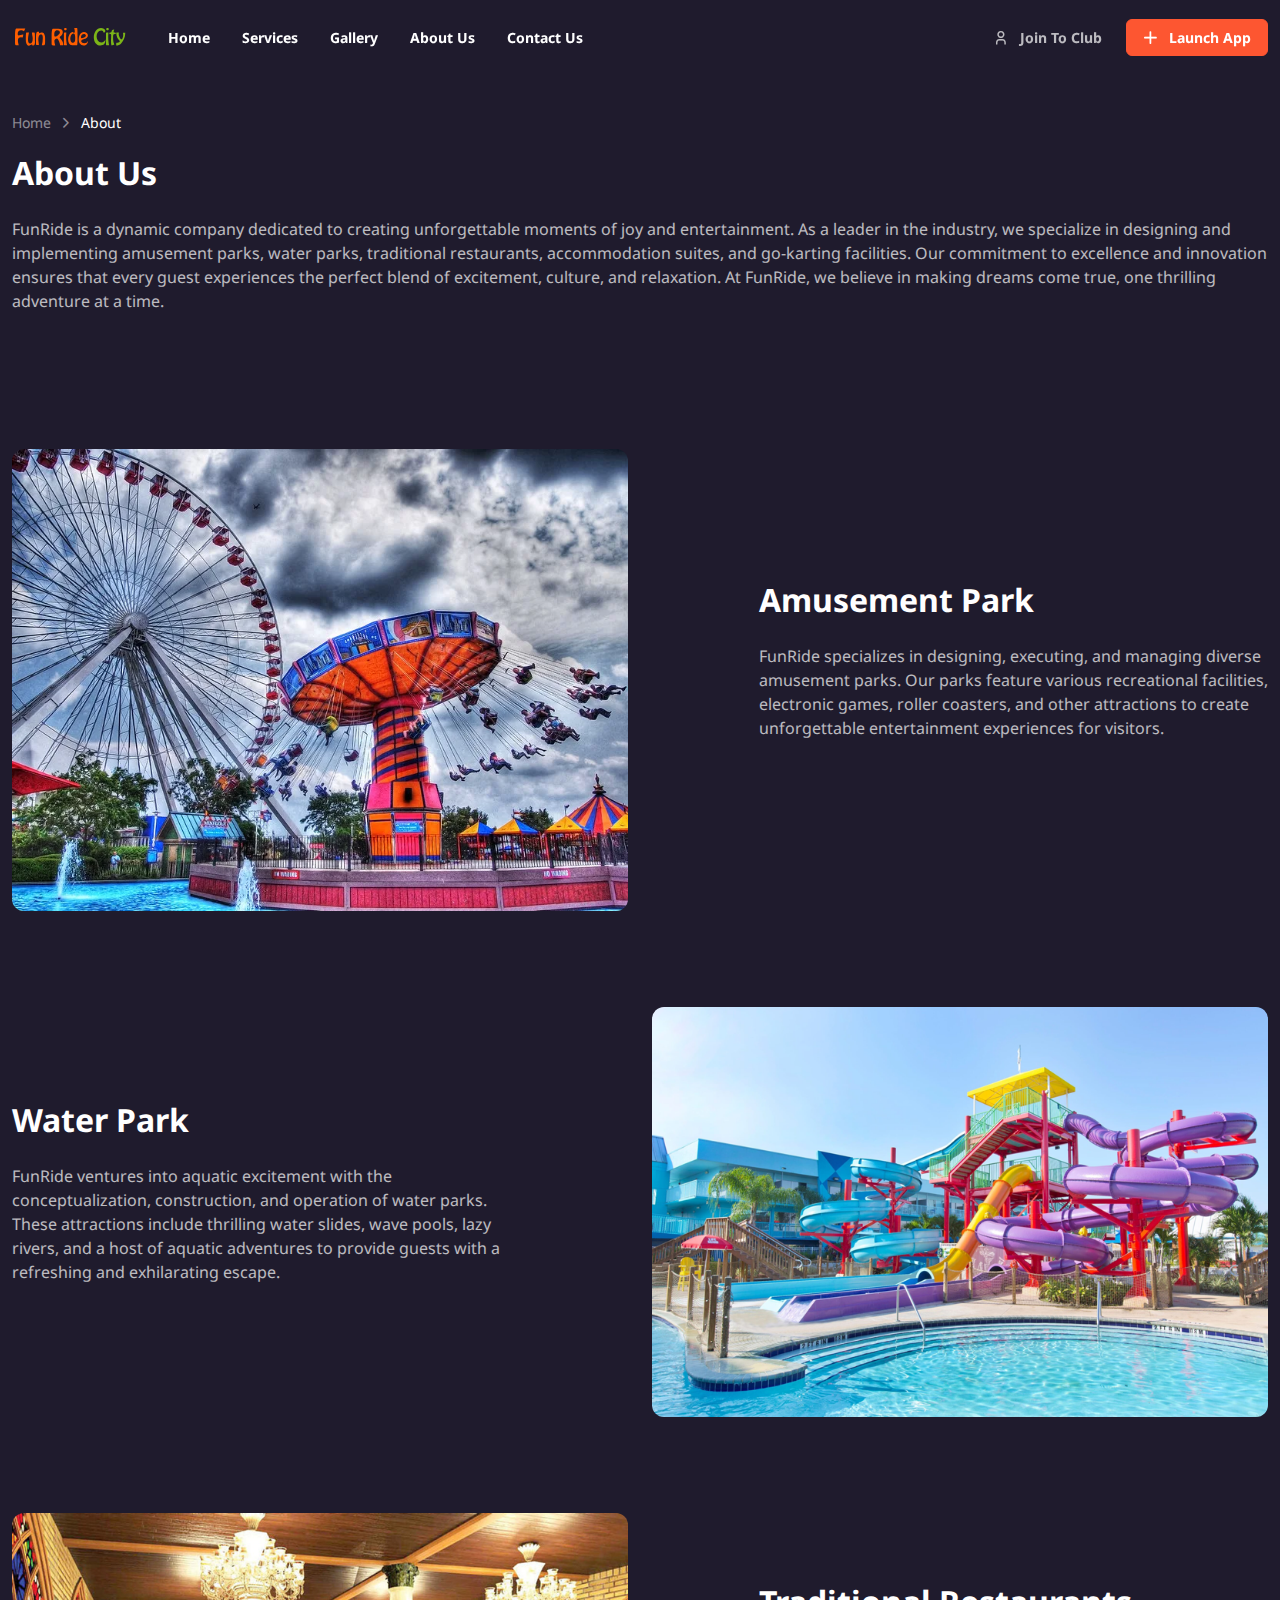
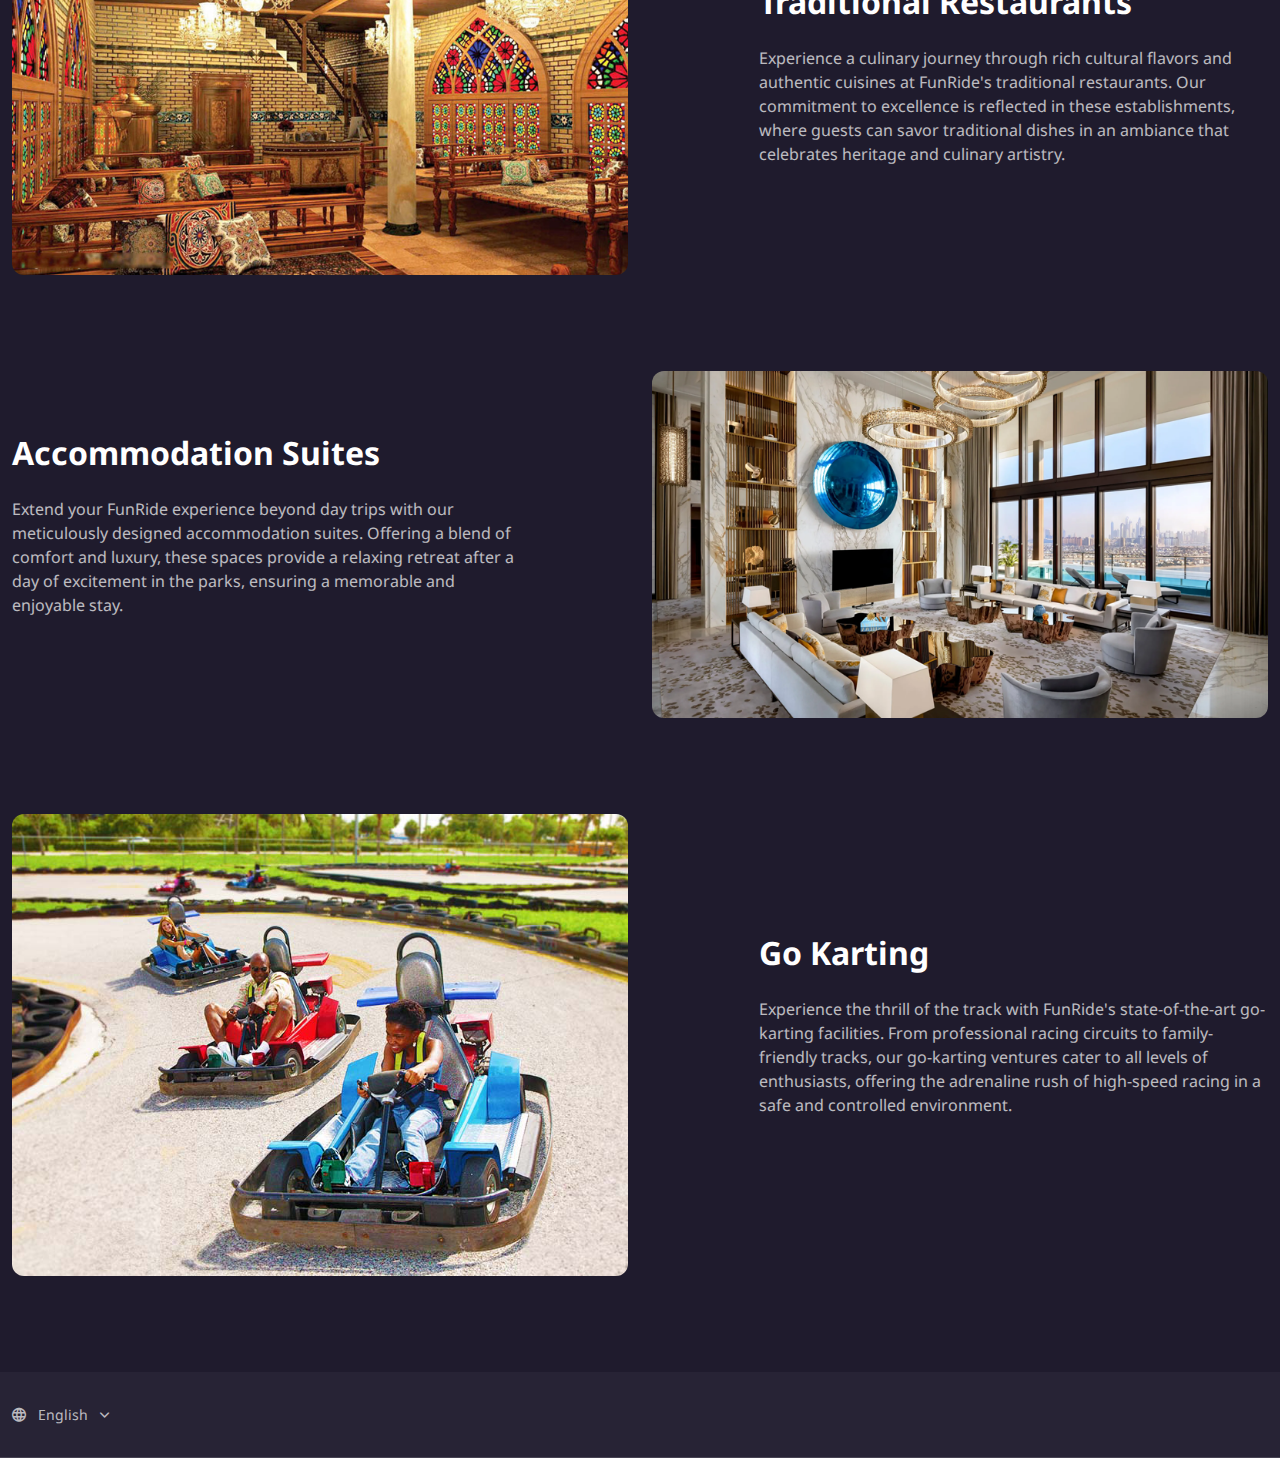
==== about.html @ 088067a2 "Update website" ====
<!DOCTYPE html>
<html lang="en">
<head>
    <meta charset="utf-8">
    <title>Fun Ride City | About</title>
    <!-- SEO Meta Tags-->
    <meta name="description" content="Fun Ride City" />
    <meta name="keywords" content="Fun Ride City" />
    <meta name="author" content="powerpage.online" />
    <!-- Viewport-->
    <meta name="viewport" content="width=device-width, initial-scale=1">
    <!-- Favicon and Touch Icons-->
    <link rel="apple-touch-icon" sizes="180x180" href="apple-touch-icon.png">
    <link rel="icon" type="image/png" sizes="32x32" href="favicon-32x32.png">
    <link rel="icon" type="image/png" sizes="16x16" href="favicon-16x16.png">
    <link rel="manifest" href="site.webmanifest">
    <link rel="mask-icon" color="#5bbad5" href="safari-pinned-tab.svg">
    <meta name="msapplication-TileColor" content="#766df4">
    <meta name="theme-color" content="#ffffff">
 
    <!-- Page loading scripts-->
    <script>
      (function () {
        window.onload = function () {
          var preloader = document.querySelector('.page-loading');
          preloader.classList.remove('active');
          setTimeout(function () {
            preloader.remove();
          }, 2000);
        };
      })();
      
    </script>
    <!-- Vendor Styles-->
    <link rel="stylesheet" media="screen" href="vendor/simplebar/dist/simplebar.min.css"/>
    <link rel="stylesheet" media="screen" href="vendor/tiny-slider/dist/tiny-slider.css"/>
    <!-- Main Theme Styles + Bootstrap-->
    <link rel="stylesheet" media="screen" href="css/theme.min.css">
    <link rel="stylesheet" media="screen" href="css/custom.css">
 
  </head>
  <!-- Body-->
  <body class="bg-dark">
 
    <!-- Page loading spinner-->
    <div class="page-loading active">
      <div class="page-loading-inner">
        <div class="page-spinner"></div><span>Loading...</span>
      </div>
    </div>
    <main class="page-wrapper">
 
      <!-- Navbar-->
      <header class="navbar navbar-expand-lg navbar-dark fixed-top" data-scroll-header>
        <div class="container">
          <a class="navbar-brand me-3 me-xl-4" href="/"><img class="d-block" src="img/logo/logo-light.svg" width="116" alt="Fun Ride City"></a>
          <button class="navbar-toggler ms-auto" type="button" data-bs-toggle="collapse" data-bs-target="#navbarNav" aria-controls="navbarNav" aria-expanded="false" aria-label="Toggle navigation">
            <span class="navbar-toggler-icon"></span>
          </button>
          <a class="btn btn-link btn-light btn-sm d-none d-lg-block order-lg-3" href="#">
            <i class="fi-user me-2"></i>
            Join To Club
          </a>
            <a class="btn btn-primary btn-sm ms-2 order-lg-3" href="#">
              <i class="fi-plus me-2"></i>
              Launch App
            </a>
          <div class="collapse navbar-collapse order-lg-2" id="navbarNav">
            <ul class="navbar-nav navbar-nav-scroll" style="max-height: 35rem;">
              <!-- Menu items-->
              <li class="nav-item active"><a class="nav-link" href="/">Home</a></li>
              <li class="nav-item active"><a class="nav-link" href="/">Services</a></li>
              <li class="nav-item active"><a class="nav-link" href="/">Gallery</a></li>
              <li class="nav-item active"><a class="nav-link" href="/about.html">About Us</a></li>
              <li class="nav-item active"><a class="nav-link" href="/contact.html">Contact Us</a></li>

              <li class="nav-item d-lg-none"><a class="nav-link" href="#"  ><i class="fi-user me-2"></i>Join To Club</a></li>
            </ul>
          </div>
        </div>
      </header>
      <!-- Page content-->
      <!-- Breadcrumb-->
      <div class="container mt-5 pt-5">
        <!-- Breadcrumb-->
        <nav class="mb-3 pt-md-3" aria-label="Breadcrumb">
          <ol class="breadcrumb breadcrumb-light">
            <li class="breadcrumb-item"><a href="index.html">Home</a></li>
            <li class="breadcrumb-item active" aria-current="page">About</li>
          </ol>
        </nav>
      </div>
      <!-- Page header-->
      <section class="container mb-5 pb-lg-5 pb-2 pb-sm-3">
        <div class="row gy-4 align-items-lg-center">
          <div class="col-lg-12 col-md-12 order-md-1 order-2 text-md-start text-center">
            <h2 class="mb-md-4 text-light">About Us</h2>
     

            <p class="mb-4 pb-md-3 text-light opacity-70">
              FunRide is a dynamic company dedicated to creating unforgettable moments of joy and entertainment. As a leader in the industry, we specialize in designing and implementing amusement parks, water parks, traditional restaurants, accommodation suites, and go-karting facilities. Our commitment to excellence and innovation ensures that every guest experiences the perfect blend of excitement, culture, and relaxation. At FunRide, we believe in making dreams come true, one thrilling adventure at a time.            </p>
      
 
          </div>

        </div>
      </section>
      <!-- Features-->

 
      
      <section class="container mb-5 pb-lg-5 pb-2 pb-sm-3">
        <div class="row gy-4 align-items-lg-center">
          <div class="col-md-6"><img class="rounded-3" src="/img/funride/amusement_park.png" alt="Amusement Park"></div>
          <div class="col-lg-5 offset-lg-1 col-md-6 text-md-start text-center">
            <h2 class="mb-md-4 text-light">Amusement Park</h2>
            <p class="mb-4 pb-md-3 text-light opacity-70">FunRide specializes in designing, executing, and managing diverse amusement parks. Our parks feature various recreational facilities, electronic games, roller coasters, and other attractions to create unforgettable entertainment experiences for visitors.</p>
          </div>
        </div>
      </section>
      
      <section class="container mb-5 pb-lg-5 pb-2 pb-sm-3">
        <div class="row gy-4 align-items-lg-center">
          <div class="col-lg-5 col-md-6 order-md-1 order-2 text-md-start text-center">
            <h2 class="mb-md-4 text-light">Water Park</h2>
            <p class="mb-4 pb-md-3 text-light opacity-70">FunRide ventures into aquatic excitement with the conceptualization, construction, and operation of water parks. These attractions include thrilling water slides, wave pools, lazy rivers, and a host of aquatic adventures to provide guests with a refreshing and exhilarating escape.</p>
          </div>
          <div class="col-md-6 offset-lg-1 order-md-2 order-1"><img class="rounded-3" src="img/funride/water_park.png" alt="Water Park"></div>
        </div>
      </section>
      
      <section class="container mb-5 pb-lg-5 pb-2 pb-sm-3">
        <div class="row gy-4 align-items-lg-center">
          <div class="col-md-6"><img class="rounded-3" src="img/funride/traditional_restaurants.png" alt="Traditional Restaurants"></div>
          <div class="col-lg-5 offset-lg-1 col-md-6 text-md-start text-center">
            <h2 class="mb-md-4 text-light">Traditional Restaurants</h2>
            <p class="mb-4 pb-md-3 text-light opacity-70">Experience a culinary journey through rich cultural flavors and authentic cuisines at FunRide's traditional restaurants. Our commitment to excellence is reflected in these establishments, where guests can savor traditional dishes in an ambiance that celebrates heritage and culinary artistry.</p>
          </div>
        </div>
      </section>
      
      <section class="container mb-5 pb-lg-5 pb-2 pb-sm-3">
        <div class="row gy-4 align-items-lg-center">
          <div class="col-lg-5 col-md-6 order-md-1 order-2 text-md-start text-center">
            <h2 class="mb-md-4 text-light">Accommodation Suites</h2>
            <p class="mb-4 pb-md-3 text-light opacity-70">Extend your FunRide experience beyond day trips with our meticulously designed accommodation suites. Offering a blend of comfort and luxury, these spaces provide a relaxing retreat after a day of excitement in the parks, ensuring a memorable and enjoyable stay.</p>
          </div>
          <div class="col-md-6 offset-lg-1 order-md-2 order-1"><img class="rounded-3" src="img/funride/accommodation_suites.png" alt="Accommodation Suites"></div>
        </div>
      </section>
      
      <section class="container mb-5 pb-lg-5 pb-2 pb-sm-3">
        <div class="row gy-4 align-items-lg-center">
          <div class="col-md-6"><img class="rounded-3" src="img/funride/go_karting.png" alt="Go Karting"></div>
          <div class="col-lg-5 offset-lg-1 col-md-6 text-md-start text-center">
            <h2 class="mb-md-4 text-light">Go Karting</h2>
            <p class="mb-4 pb-md-3 text-light opacity-70">Experience the thrill of the track with FunRide's state-of-the-art go-karting facilities. From professional racing circuits to family-friendly tracks, our go-karting ventures cater to all levels of enthusiasts, offering the adrenaline rush of high-speed racing in a safe and controlled environment.</p>
          </div>
        </div>
      </section>
      

    </main>
    <!-- Footer-->
    <footer class="footer bg-faded-light">
      <div class="border-bottom border-light py-4">
        <div class="container d-sm-flex align-items-center justify-content-between">
          <div class="d-flex pt-3 pt-sm-0">
            <div class="dropdown ms-n3">
              <button class="btn btn-light btn-link btn-sm dropdown-toggle fw-normal py-2" type="button" data-bs-toggle="dropdown"><i class="fi-globe me-2"></i>
              English
            </button>
              <div class="dropdown-menu dropdown-menu-dark w-100">
                <a class="dropdown-item" href="#">English</a>
                <a class="dropdown-item" href="#">Arabic</a>
                <a class="dropdown-item" href="#">Persian</a>
              </div>
            </div>
          </div> 

        </div>
      </div>

    </footer>
    <!-- Back to top button-->
    <a class="btn-scroll-top" href="#top" data-scroll>
      <span class="btn-scroll-top-tooltip text-muted fs-sm me-2">Top</span>
      <i class="btn-scroll-top-icon fi-chevron-up"></i>
    </a>
    <!-- Vendor scrits: js libraries and plugins-->
    <script src="vendor/bootstrap/dist/js/bootstrap.bundle.min.js"></script>
    <script src="vendor/simplebar/dist/simplebar.min.js"></script>
    <script src="vendor/smooth-scroll/dist/smooth-scroll.polyfills.min.js"></script>
    <script src="vendor/tiny-slider/dist/min/tiny-slider.js"></script>
    <!-- Main theme script-->
    <script src="js/theme.min.js"></script>
  </body>

 </html>
---- vendor/simplebar/dist/simplebar.min.css ----
[data-simplebar]{position:relative;flex-direction:column;flex-wrap:wrap;justify-content:flex-start;align-content:flex-start;align-items:flex-start}.simplebar-wrapper{overflow:hidden;width:inherit;height:inherit;max-width:inherit;max-height:inherit}.simplebar-mask{direction:inherit;position:absolute;overflow:hidden;padding:0;margin:0;left:0;top:0;bottom:0;right:0;width:auto!important;height:auto!important;z-index:0}.simplebar-offset{direction:inherit!important;box-sizing:inherit!important;resize:none!important;position:absolute;top:0;left:0;bottom:0;right:0;padding:0;margin:0;-webkit-overflow-scrolling:touch}.simplebar-content-wrapper{direction:inherit;box-sizing:border-box!important;position:relative;display:block;height:100%;width:auto;max-width:100%;max-height:100%;scrollbar-width:none;-ms-overflow-style:none}.simplebar-content-wrapper::-webkit-scrollbar,.simplebar-hide-scrollbar::-webkit-scrollbar{width:0;height:0}.simplebar-content:after,.simplebar-content:before{content:' ';display:table}.simplebar-placeholder{max-height:100%;max-width:100%;width:100%;pointer-events:none}.simplebar-height-auto-observer-wrapper{box-sizing:inherit!important;height:100%;width:100%;max-width:1px;position:relative;float:left;max-height:1px;overflow:hidden;z-index:-1;padding:0;margin:0;pointer-events:none;flex-grow:inherit;flex-shrink:0;flex-basis:0}.simplebar-height-auto-observer{box-sizing:inherit;display:block;opacity:0;position:absolute;top:0;left:0;height:1000%;width:1000%;min-height:1px;min-width:1px;overflow:hidden;pointer-events:none;z-index:-1}.simplebar-track{z-index:1;position:absolute;right:0;bottom:0;pointer-events:none;overflow:hidden}[data-simplebar].simplebar-dragging .simplebar-content{pointer-events:none;user-select:none;-webkit-user-select:none}[data-simplebar].simplebar-dragging .simplebar-track{pointer-events:all}.simplebar-scrollbar{position:absolute;left:0;right:0;min-height:10px}.simplebar-scrollbar:before{position:absolute;content:'';background:#000;border-radius:7px;left:2px;right:2px;opacity:0;transition:opacity .2s linear}.simplebar-scrollbar.simplebar-visible:before{opacity:.5;transition:opacity 0s linear}.simplebar-track.simplebar-vertical{top:0;width:11px}.simplebar-track.simplebar-vertical .simplebar-scrollbar:before{top:2px;bottom:2px}.simplebar-track.simplebar-horizontal{left:0;height:11px}.simplebar-track.simplebar-horizontal .simplebar-scrollbar:before{height:100%;left:2px;right:2px}.simplebar-track.simplebar-horizontal .simplebar-scrollbar{right:auto;left:0;top:2px;height:7px;min-height:0;min-width:10px;width:auto}[data-simplebar-direction=rtl] .simplebar-track.simplebar-vertical{right:auto;left:0}.hs-dummy-scrollbar-size{direction:rtl;position:fixed;opacity:0;visibility:hidden;height:500px;width:500px;overflow-y:hidden;overflow-x:scroll}.simplebar-hide-scrollbar{position:fixed;left:0;visibility:hidden;overflow-y:scroll;scrollbar-width:none;-ms-overflow-style:none}
---- vendor/tiny-slider/dist/tiny-slider.css ----
.tns-outer{padding:0 !important}.tns-outer [hidden]{display:none !important}.tns-outer [aria-controls],.tns-outer [data-action]{cursor:pointer}.tns-slider{-webkit-transition:all 0s;-moz-transition:all 0s;transition:all 0s}.tns-slider>.tns-item{-webkit-box-sizing:border-box;-moz-box-sizing:border-box;box-sizing:border-box}.tns-horizontal.tns-subpixel{white-space:nowrap}.tns-horizontal.tns-subpixel>.tns-item{display:inline-block;vertical-align:top;white-space:normal}.tns-horizontal.tns-no-subpixel:after{content:'';display:table;clear:both}.tns-horizontal.tns-no-subpixel>.tns-item{float:left}.tns-horizontal.tns-carousel.tns-no-subpixel>.tns-item{margin-right:-100%}.tns-no-calc{position:relative;left:0}.tns-gallery{position:relative;left:0;min-height:1px}.tns-gallery>.tns-item{position:absolute;left:-100%;-webkit-transition:transform 0s, opacity 0s;-moz-transition:transform 0s, opacity 0s;transition:transform 0s, opacity 0s}.tns-gallery>.tns-slide-active{position:relative;left:auto !important}.tns-gallery>.tns-moving{-webkit-transition:all 0.25s;-moz-transition:all 0.25s;transition:all 0.25s}.tns-autowidth{display:inline-block}.tns-lazy-img{-webkit-transition:opacity 0.6s;-moz-transition:opacity 0.6s;transition:opacity 0.6s;opacity:0.6}.tns-lazy-img.tns-complete{opacity:1}.tns-ah{-webkit-transition:height 0s;-moz-transition:height 0s;transition:height 0s}.tns-ovh{overflow:hidden}.tns-visually-hidden{position:absolute;left:-10000em}.tns-transparent{opacity:0;visibility:hidden}.tns-fadeIn{opacity:1;filter:alpha(opacity=100);z-index:0}.tns-normal,.tns-fadeOut{opacity:0;filter:alpha(opacity=0);z-index:-1}.tns-vpfix{white-space:nowrap}.tns-vpfix>div,.tns-vpfix>li{display:inline-block}.tns-t-subp2{margin:0 auto;width:310px;position:relative;height:10px;overflow:hidden}.tns-t-ct{width:2333.3333333%;width:-webkit-calc(100% * 70 / 3);width:-moz-calc(100% * 70 / 3);width:calc(100% * 70 / 3);position:absolute;right:0}.tns-t-ct:after{content:'';display:table;clear:both}.tns-t-ct>div{width:1.4285714%;width:-webkit-calc(100% / 70);width:-moz-calc(100% / 70);width:calc(100% / 70);height:10px;float:left}

/*# sourceMappingURL=sourcemaps/tiny-slider.css.map */
---- css/theme.min.css ----
@import"https://fonts.googleapis.com/css2?family=Noto+Sans:wght@400;700&amp;display=swap";[class^=border-].border-light,[class*=" border-"].border-light{border-color:rgba(255,255,255,.15) !important}.opacity-transition{transition:opacity .25s ease-in-out}.opacity-transition:hover{opacity:1 !important}.hover-img-scale img{will-change:transform;transition:transform .3s ease-in-out;transform:none}.hover-img-scale:hover img{transform:translateY(-0.25rem) scale(1.01)}
:root{--bs-blue: #0d6efd;--bs-indigo: #6610f2;--bs-purple: #6f42c1;--bs-pink: #d63384;--bs-red: #dc3545;--bs-orange: #fd7e14;--bs-yellow: #ffc107;--bs-green: #198754;--bs-teal: #20c997;--bs-cyan: #0dcaf0;--bs-white: #fff;--bs-gray: #9691a4;--bs-gray-dark: #454056;--bs-gray-100: #f9f8fa;--bs-gray-200: #f5f4f8;--bs-gray-300: #efecf3;--bs-gray-400: #d5d2dc;--bs-gray-500: #bbb7c5;--bs-gray-600: #9691a4;--bs-gray-700: #666276;--bs-gray-800: #454056;--bs-gray-900: #1f1b2d;--bs-primary: #fd5631;--bs-accent: #5d3cf2;--bs-secondary: #f5f4f8;--bs-success: #07c98b;--bs-info: #3c76f2;--bs-warning: #fdbc31;--bs-danger: #f23c49;--bs-light: #fff;--bs-dark: #1f1b2d;--bs-primary-rgb: 253, 86, 49;--bs-accent-rgb: 93, 60, 242;--bs-secondary-rgb: 245, 244, 248;--bs-success-rgb: 7, 201, 139;--bs-info-rgb: 60, 118, 242;--bs-warning-rgb: 253, 188, 49;--bs-danger-rgb: 242, 60, 73;--bs-light-rgb: 255, 255, 255;--bs-dark-rgb: 31, 27, 45;--bs-white-rgb: 255, 255, 255;--bs-black-rgb: 0, 0, 0;--bs-body-color-rgb: 102, 98, 118;--bs-body-bg-rgb: 255, 255, 255;--bs-font-sans-serif: "Noto Sans", sans-serif;--bs-font-monospace: SFMono-Regular, Menlo, Monaco, Consolas, "Liberation Mono", "Courier New", monospace;--bs-gradient: linear-gradient(26.21deg, #5d3cf2 0%, #fd5631 108.88%);--bs-body-font-family: var(--bs-font-sans-serif);--bs-body-font-size: 1rem;--bs-body-font-weight: 400;--bs-body-line-height: 1.5;--bs-body-color: #666276;--bs-body-bg: #fff}*,*::before,*::after{box-sizing:border-box}body{margin:0;font-family:var(--bs-body-font-family);font-size:var(--bs-body-font-size);font-weight:var(--bs-body-font-weight);line-height:var(--bs-body-line-height);color:var(--bs-body-color);text-align:var(--bs-body-text-align);background-color:var(--bs-body-bg);-webkit-text-size-adjust:100%;-webkit-tap-highlight-color:rgba(0,0,0,0)}hr{margin:0 0;color:#efecf3;background-color:currentColor;border:0;opacity:1}hr:not([size]){height:1px}h6,.h6,h5,.h5,h4,.h4,h3,.h3,h2,.h2,h1,.h1{margin-top:0;margin-bottom:1rem;font-weight:700;line-height:1.2;color:#1f1b2d}h1,.h1{font-size:calc(1.375rem + 1.5vw)}@media(min-width: 1200px){h1,.h1{font-size:2.5rem}}h2,.h2{font-size:calc(1.325rem + 0.9vw)}@media(min-width: 1200px){h2,.h2{font-size:2rem}}h3,.h3{font-size:calc(1.3rem + 0.6vw)}@media(min-width: 1200px){h3,.h3{font-size:1.75rem}}h4,.h4{font-size:calc(1.275rem + 0.3vw)}@media(min-width: 1200px){h4,.h4{font-size:1.5rem}}h5,.h5{font-size:1.25rem}h6,.h6{font-size:1.125rem}p{margin-top:0;margin-bottom:1.25rem}abbr[title],abbr[data-bs-original-title]{-webkit-text-decoration:underline dotted;text-decoration:underline dotted;cursor:help;-webkit-text-decoration-skip-ink:none;text-decoration-skip-ink:none}address{margin-bottom:1rem;font-style:normal;line-height:inherit}ol,ul{padding-left:2rem}ol,ul,dl{margin-top:0;margin-bottom:1rem}ol ol,ul ul,ol ul,ul ol{margin-bottom:0}dt{font-weight:700}dd{margin-bottom:.5rem;margin-left:0}blockquote{margin:0 0 1rem}b,strong{font-weight:bolder}small,.small{font-size:0.875em}mark,.mark{padding:.2em;background-color:#fcf8e3}sub,sup{position:relative;font-size:0.75em;line-height:0;vertical-align:baseline}sub{bottom:-0.25em}sup{top:-0.5em}a{color:#fd5631;text-decoration:underline}a:hover{color:#fd3509;text-decoration:none}a:not([href]):not([class]),a:not([href]):not([class]):hover{color:inherit;text-decoration:none}pre,code,kbd,samp{font-family:var(--bs-font-monospace);font-size:1em;direction:ltr /* rtl:ignore */;unicode-bidi:bidi-override}pre{display:block;margin-top:0;margin-bottom:1rem;overflow:auto;font-size:0.875em;color:#fff}pre code{font-size:inherit;color:inherit;word-break:normal}code{font-size:0.875em;color:#e3116c;word-wrap:break-word}a>code{color:inherit}kbd{padding:.2rem .4rem;font-size:0.875em;color:#fff;background-color:#1f1b2d;border-radius:.375rem}kbd kbd{padding:0;font-size:1em;font-weight:700}figure{margin:0 0 1rem}img,svg{vertical-align:middle}table{caption-side:bottom;border-collapse:collapse}caption{padding-top:.75rem;padding-bottom:.75rem;color:#9691a4;text-align:left}th{font-weight:700;text-align:inherit;text-align:-webkit-match-parent}thead,tbody,tfoot,tr,td,th{border-color:inherit;border-style:solid;border-width:0}label{display:inline-block}button{border-radius:0}button:focus:not(:focus-visible){outline:0}input,button,select,optgroup,textarea{margin:0;font-family:inherit;font-size:inherit;line-height:inherit}button,select{text-transform:none}[role=button]{cursor:pointer}select{word-wrap:normal}select:disabled{opacity:1}[list]::-webkit-calendar-picker-indicator{display:none}button,[type=button],[type=reset],[type=submit]{-webkit-appearance:button}button:not(:disabled),[type=button]:not(:disabled),[type=reset]:not(:disabled),[type=submit]:not(:disabled){cursor:pointer}::-moz-focus-inner{padding:0;border-style:none}textarea{resize:vertical}fieldset{min-width:0;padding:0;margin:0;border:0}legend{float:left;width:100%;padding:0;margin-bottom:.5rem;font-size:calc(1.275rem + 0.3vw);line-height:inherit}@media(min-width: 1200px){legend{font-size:1.5rem}}legend+*{clear:left}::-webkit-datetime-edit-fields-wrapper,::-webkit-datetime-edit-text,::-webkit-datetime-edit-minute,::-webkit-datetime-edit-hour-field,::-webkit-datetime-edit-day-field,::-webkit-datetime-edit-month-field,::-webkit-datetime-edit-year-field{padding:0}::-webkit-inner-spin-button{height:auto}[type=search]{outline-offset:-2px;-webkit-appearance:textfield}::-webkit-search-decoration{-webkit-appearance:none}::-webkit-color-swatch-wrapper{padding:0}::-webkit-file-upload-button{font:inherit}::file-selector-button{font:inherit}::file-selector-button{font:inherit}::-webkit-file-upload-button{font:inherit;-webkit-appearance:button}output{display:inline-block}iframe{border:0}summary{display:list-item;cursor:pointer}progress{vertical-align:baseline}[hidden]{display:none !important}.lead{font-size:1.25rem;font-weight:normal}.display-1{font-size:calc(1.625rem + 4.5vw);font-weight:700;line-height:1.2}@media(min-width: 1200px){.display-1{font-size:5rem}}.display-2{font-size:calc(1.575rem + 3.9vw);font-weight:700;line-height:1.2}@media(min-width: 1200px){.display-2{font-size:4.5rem}}.display-3{font-size:calc(1.525rem + 3.3vw);font-weight:700;line-height:1.2}@media(min-width: 1200px){.display-3{font-size:4rem}}.display-4{font-size:calc(1.475rem + 2.7vw);font-weight:700;line-height:1.2}@media(min-width: 1200px){.display-4{font-size:3.5rem}}.display-5{font-size:calc(1.425rem + 2.1vw);font-weight:700;line-height:1.2}@media(min-width: 1200px){.display-5{font-size:3rem}}.display-6{font-size:calc(1.3875rem + 1.65vw);font-weight:700;line-height:1.2}@media(min-width: 1200px){.display-6{font-size:2.625rem}}.list-unstyled{padding-left:0;list-style:none}.list-inline{padding-left:0;list-style:none}.list-inline-item{display:inline-block}.list-inline-item:not(:last-child){margin-right:.5rem}.initialism{font-size:0.875em;text-transform:uppercase}.blockquote{margin-bottom:1.25rem;font-size:1.125rem}.blockquote>:last-child{margin-bottom:0}.blockquote-footer{margin-top:-1.25rem;margin-bottom:1.25rem;font-size:1rem;color:#1f1b2d}.blockquote-footer::before{content:"— "}.img-fluid{max-width:100%;height:auto}.img-thumbnail{padding:.375rem;background-color:#fff;border:1px solid #efecf3;border-radius:.75rem;box-shadow:0 .125rem .125rem -0.125rem rgba(31,27,45,.08),0 .25rem .75rem rgba(31,27,45,.08);max-width:100%;height:auto}.figure{display:inline-block}.figure-img{margin-bottom:.5rem;line-height:1}.figure-caption{font-size:0.875em;color:#9691a4}.container,.container-fluid,.container-xxl,.container-xl,.container-lg,.container-md,.container-sm{width:100%;padding-right:var(--bs-gutter-x, 0.75rem);padding-left:var(--bs-gutter-x, 0.75rem);margin-right:auto;margin-left:auto}@media(min-width: 500px){.container-sm,.container{max-width:100%}}@media(min-width: 768px){.container-md,.container-sm,.container{max-width:100%}}@media(min-width: 992px){.container-lg,.container-md,.container-sm,.container{max-width:100%}}@media(min-width: 1200px){.container-xl,.container-lg,.container-md,.container-sm,.container{max-width:100%}}@media(min-width: 1400px){.container-xxl,.container-xl,.container-lg,.container-md,.container-sm,.container{max-width:1320px}}.row{--bs-gutter-x: 1.5rem;--bs-gutter-y: 0;display:flex;flex-wrap:wrap;margin-top:calc(-1*var(--bs-gutter-y));margin-right:calc(-0.5*var(--bs-gutter-x));margin-left:calc(-0.5*var(--bs-gutter-x))}.row>*{flex-shrink:0;width:100%;max-width:100%;padding-right:calc(var(--bs-gutter-x)*.5);padding-left:calc(var(--bs-gutter-x)*.5);margin-top:var(--bs-gutter-y)}.col{flex:1 0 0%}.row-cols-auto>*{flex:0 0 auto;width:auto}.row-cols-1>*{flex:0 0 auto;width:100%}.row-cols-2>*{flex:0 0 auto;width:50%}.row-cols-3>*{flex:0 0 auto;width:33.3333333333%}.row-cols-4>*{flex:0 0 auto;width:25%}.row-cols-5>*{flex:0 0 auto;width:20%}.row-cols-6>*{flex:0 0 auto;width:16.6666666667%}.col-auto{flex:0 0 auto;width:auto}.col-1{flex:0 0 auto;width:8.33333333%}.col-2{flex:0 0 auto;width:16.66666667%}.col-3{flex:0 0 auto;width:25%}.col-4{flex:0 0 auto;width:33.33333333%}.col-5{flex:0 0 auto;width:41.66666667%}.col-6{flex:0 0 auto;width:50%}.col-7{flex:0 0 auto;width:58.33333333%}.col-8{flex:0 0 auto;width:66.66666667%}.col-9{flex:0 0 auto;width:75%}.col-10{flex:0 0 auto;width:83.33333333%}.col-11{flex:0 0 auto;width:91.66666667%}.col-12{flex:0 0 auto;width:100%}.offset-1{margin-left:8.33333333%}.offset-2{margin-left:16.66666667%}.offset-3{margin-left:25%}.offset-4{margin-left:33.33333333%}.offset-5{margin-left:41.66666667%}.offset-6{margin-left:50%}.offset-7{margin-left:58.33333333%}.offset-8{margin-left:66.66666667%}.offset-9{margin-left:75%}.offset-10{margin-left:83.33333333%}.offset-11{margin-left:91.66666667%}.g-0,.gx-0{--bs-gutter-x: 0}.g-0,.gy-0{--bs-gutter-y: 0}.g-1,.gx-1{--bs-gutter-x: 0.25rem}.g-1,.gy-1{--bs-gutter-y: 0.25rem}.g-2,.gx-2{--bs-gutter-x: 0.5rem}.g-2,.gy-2{--bs-gutter-y: 0.5rem}.g-3,.gx-3{--bs-gutter-x: 1rem}.g-3,.gy-3{--bs-gutter-y: 1rem}.g-4,.gx-4{--bs-gutter-x: 1.5rem}.g-4,.gy-4{--bs-gutter-y: 1.5rem}.g-5,.gx-5{--bs-gutter-x: 3rem}.g-5,.gy-5{--bs-gutter-y: 3rem}@media(min-width: 500px){.col-sm{flex:1 0 0%}.row-cols-sm-auto>*{flex:0 0 auto;width:auto}.row-cols-sm-1>*{flex:0 0 auto;width:100%}.row-cols-sm-2>*{flex:0 0 auto;width:50%}.row-cols-sm-3>*{flex:0 0 auto;width:33.3333333333%}.row-cols-sm-4>*{flex:0 0 auto;width:25%}.row-cols-sm-5>*{flex:0 0 auto;width:20%}.row-cols-sm-6>*{flex:0 0 auto;width:16.6666666667%}.col-sm-auto{flex:0 0 auto;width:auto}.col-sm-1{flex:0 0 auto;width:8.33333333%}.col-sm-2{flex:0 0 auto;width:16.66666667%}.col-sm-3{flex:0 0 auto;width:25%}.col-sm-4{flex:0 0 auto;width:33.33333333%}.col-sm-5{flex:0 0 auto;width:41.66666667%}.col-sm-6{flex:0 0 auto;width:50%}.col-sm-7{flex:0 0 auto;width:58.33333333%}.col-sm-8{flex:0 0 auto;width:66.66666667%}.col-sm-9{flex:0 0 auto;width:75%}.col-sm-10{flex:0 0 auto;width:83.33333333%}.col-sm-11{flex:0 0 auto;width:91.66666667%}.col-sm-12{flex:0 0 auto;width:100%}.offset-sm-0{margin-left:0}.offset-sm-1{margin-left:8.33333333%}.offset-sm-2{margin-left:16.66666667%}.offset-sm-3{margin-left:25%}.offset-sm-4{margin-left:33.33333333%}.offset-sm-5{margin-left:41.66666667%}.offset-sm-6{margin-left:50%}.offset-sm-7{margin-left:58.33333333%}.offset-sm-8{margin-left:66.66666667%}.offset-sm-9{margin-left:75%}.offset-sm-10{margin-left:83.33333333%}.offset-sm-11{margin-left:91.66666667%}.g-sm-0,.gx-sm-0{--bs-gutter-x: 0}.g-sm-0,.gy-sm-0{--bs-gutter-y: 0}.g-sm-1,.gx-sm-1{--bs-gutter-x: 0.25rem}.g-sm-1,.gy-sm-1{--bs-gutter-y: 0.25rem}.g-sm-2,.gx-sm-2{--bs-gutter-x: 0.5rem}.g-sm-2,.gy-sm-2{--bs-gutter-y: 0.5rem}.g-sm-3,.gx-sm-3{--bs-gutter-x: 1rem}.g-sm-3,.gy-sm-3{--bs-gutter-y: 1rem}.g-sm-4,.gx-sm-4{--bs-gutter-x: 1.5rem}.g-sm-4,.gy-sm-4{--bs-gutter-y: 1.5rem}.g-sm-5,.gx-sm-5{--bs-gutter-x: 3rem}.g-sm-5,.gy-sm-5{--bs-gutter-y: 3rem}}@media(min-width: 768px){.col-md{flex:1 0 0%}.row-cols-md-auto>*{flex:0 0 auto;width:auto}.row-cols-md-1>*{flex:0 0 auto;width:100%}.row-cols-md-2>*{flex:0 0 auto;width:50%}.row-cols-md-3>*{flex:0 0 auto;width:33.3333333333%}.row-cols-md-4>*{flex:0 0 auto;width:25%}.row-cols-md-5>*{flex:0 0 auto;width:20%}.row-cols-md-6>*{flex:0 0 auto;width:16.6666666667%}.col-md-auto{flex:0 0 auto;width:auto}.col-md-1{flex:0 0 auto;width:8.33333333%}.col-md-2{flex:0 0 auto;width:16.66666667%}.col-md-3{flex:0 0 auto;width:25%}.col-md-4{flex:0 0 auto;width:33.33333333%}.col-md-5{flex:0 0 auto;width:41.66666667%}.col-md-6{flex:0 0 auto;width:50%}.col-md-7{flex:0 0 auto;width:58.33333333%}.col-md-8{flex:0 0 auto;width:66.66666667%}.col-md-9{flex:0 0 auto;width:75%}.col-md-10{flex:0 0 auto;width:83.33333333%}.col-md-11{flex:0 0 auto;width:91.66666667%}.col-md-12{flex:0 0 auto;width:100%}.offset-md-0{margin-left:0}.offset-md-1{margin-left:8.33333333%}.offset-md-2{margin-left:16.66666667%}.offset-md-3{margin-left:25%}.offset-md-4{margin-left:33.33333333%}.offset-md-5{margin-left:41.66666667%}.offset-md-6{margin-left:50%}.offset-md-7{margin-left:58.33333333%}.offset-md-8{margin-left:66.66666667%}.offset-md-9{margin-left:75%}.offset-md-10{margin-left:83.33333333%}.offset-md-11{margin-left:91.66666667%}.g-md-0,.gx-md-0{--bs-gutter-x: 0}.g-md-0,.gy-md-0{--bs-gutter-y: 0}.g-md-1,.gx-md-1{--bs-gutter-x: 0.25rem}.g-md-1,.gy-md-1{--bs-gutter-y: 0.25rem}.g-md-2,.gx-md-2{--bs-gutter-x: 0.5rem}.g-md-2,.gy-md-2{--bs-gutter-y: 0.5rem}.g-md-3,.gx-md-3{--bs-gutter-x: 1rem}.g-md-3,.gy-md-3{--bs-gutter-y: 1rem}.g-md-4,.gx-md-4{--bs-gutter-x: 1.5rem}.g-md-4,.gy-md-4{--bs-gutter-y: 1.5rem}.g-md-5,.gx-md-5{--bs-gutter-x: 3rem}.g-md-5,.gy-md-5{--bs-gutter-y: 3rem}}@media(min-width: 992px){.col-lg{flex:1 0 0%}.row-cols-lg-auto>*{flex:0 0 auto;width:auto}.row-cols-lg-1>*{flex:0 0 auto;width:100%}.row-cols-lg-2>*{flex:0 0 auto;width:50%}.row-cols-lg-3>*{flex:0 0 auto;width:33.3333333333%}.row-cols-lg-4>*{flex:0 0 auto;width:25%}.row-cols-lg-5>*{flex:0 0 auto;width:20%}.row-cols-lg-6>*{flex:0 0 auto;width:16.6666666667%}.col-lg-auto{flex:0 0 auto;width:auto}.col-lg-1{flex:0 0 auto;width:8.33333333%}.col-lg-2{flex:0 0 auto;width:16.66666667%}.col-lg-3{flex:0 0 auto;width:25%}.col-lg-4{flex:0 0 auto;width:33.33333333%}.col-lg-5{flex:0 0 auto;width:41.66666667%}.col-lg-6{flex:0 0 auto;width:50%}.col-lg-7{flex:0 0 auto;width:58.33333333%}.col-lg-8{flex:0 0 auto;width:66.66666667%}.col-lg-9{flex:0 0 auto;width:75%}.col-lg-10{flex:0 0 auto;width:83.33333333%}.col-lg-11{flex:0 0 auto;width:91.66666667%}.col-lg-12{flex:0 0 auto;width:100%}.offset-lg-0{margin-left:0}.offset-lg-1{margin-left:8.33333333%}.offset-lg-2{margin-left:16.66666667%}.offset-lg-3{margin-left:25%}.offset-lg-4{margin-left:33.33333333%}.offset-lg-5{margin-left:41.66666667%}.offset-lg-6{margin-left:50%}.offset-lg-7{margin-left:58.33333333%}.offset-lg-8{margin-left:66.66666667%}.offset-lg-9{margin-left:75%}.offset-lg-10{margin-left:83.33333333%}.offset-lg-11{margin-left:91.66666667%}.g-lg-0,.gx-lg-0{--bs-gutter-x: 0}.g-lg-0,.gy-lg-0{--bs-gutter-y: 0}.g-lg-1,.gx-lg-1{--bs-gutter-x: 0.25rem}.g-lg-1,.gy-lg-1{--bs-gutter-y: 0.25rem}.g-lg-2,.gx-lg-2{--bs-gutter-x: 0.5rem}.g-lg-2,.gy-lg-2{--bs-gutter-y: 0.5rem}.g-lg-3,.gx-lg-3{--bs-gutter-x: 1rem}.g-lg-3,.gy-lg-3{--bs-gutter-y: 1rem}.g-lg-4,.gx-lg-4{--bs-gutter-x: 1.5rem}.g-lg-4,.gy-lg-4{--bs-gutter-y: 1.5rem}.g-lg-5,.gx-lg-5{--bs-gutter-x: 3rem}.g-lg-5,.gy-lg-5{--bs-gutter-y: 3rem}}@media(min-width: 1200px){.col-xl{flex:1 0 0%}.row-cols-xl-auto>*{flex:0 0 auto;width:auto}.row-cols-xl-1>*{flex:0 0 auto;width:100%}.row-cols-xl-2>*{flex:0 0 auto;width:50%}.row-cols-xl-3>*{flex:0 0 auto;width:33.3333333333%}.row-cols-xl-4>*{flex:0 0 auto;width:25%}.row-cols-xl-5>*{flex:0 0 auto;width:20%}.row-cols-xl-6>*{flex:0 0 auto;width:16.6666666667%}.col-xl-auto{flex:0 0 auto;width:auto}.col-xl-1{flex:0 0 auto;width:8.33333333%}.col-xl-2{flex:0 0 auto;width:16.66666667%}.col-xl-3{flex:0 0 auto;width:25%}.col-xl-4{flex:0 0 auto;width:33.33333333%}.col-xl-5{flex:0 0 auto;width:41.66666667%}.col-xl-6{flex:0 0 auto;width:50%}.col-xl-7{flex:0 0 auto;width:58.33333333%}.col-xl-8{flex:0 0 auto;width:66.66666667%}.col-xl-9{flex:0 0 auto;width:75%}.col-xl-10{flex:0 0 auto;width:83.33333333%}.col-xl-11{flex:0 0 auto;width:91.66666667%}.col-xl-12{flex:0 0 auto;width:100%}.offset-xl-0{margin-left:0}.offset-xl-1{margin-left:8.33333333%}.offset-xl-2{margin-left:16.66666667%}.offset-xl-3{margin-left:25%}.offset-xl-4{margin-left:33.33333333%}.offset-xl-5{margin-left:41.66666667%}.offset-xl-6{margin-left:50%}.offset-xl-7{margin-left:58.33333333%}.offset-xl-8{margin-left:66.66666667%}.offset-xl-9{margin-left:75%}.offset-xl-10{margin-left:83.33333333%}.offset-xl-11{margin-left:91.66666667%}.g-xl-0,.gx-xl-0{--bs-gutter-x: 0}.g-xl-0,.gy-xl-0{--bs-gutter-y: 0}.g-xl-1,.gx-xl-1{--bs-gutter-x: 0.25rem}.g-xl-1,.gy-xl-1{--bs-gutter-y: 0.25rem}.g-xl-2,.gx-xl-2{--bs-gutter-x: 0.5rem}.g-xl-2,.gy-xl-2{--bs-gutter-y: 0.5rem}.g-xl-3,.gx-xl-3{--bs-gutter-x: 1rem}.g-xl-3,.gy-xl-3{--bs-gutter-y: 1rem}.g-xl-4,.gx-xl-4{--bs-gutter-x: 1.5rem}.g-xl-4,.gy-xl-4{--bs-gutter-y: 1.5rem}.g-xl-5,.gx-xl-5{--bs-gutter-x: 3rem}.g-xl-5,.gy-xl-5{--bs-gutter-y: 3rem}}@media(min-width: 1400px){.col-xxl{flex:1 0 0%}.row-cols-xxl-auto>*{flex:0 0 auto;width:auto}.row-cols-xxl-1>*{flex:0 0 auto;width:100%}.row-cols-xxl-2>*{flex:0 0 auto;width:50%}.row-cols-xxl-3>*{flex:0 0 auto;width:33.3333333333%}.row-cols-xxl-4>*{flex:0 0 auto;width:25%}.row-cols-xxl-5>*{flex:0 0 auto;width:20%}.row-cols-xxl-6>*{flex:0 0 auto;width:16.6666666667%}.col-xxl-auto{flex:0 0 auto;width:auto}.col-xxl-1{flex:0 0 auto;width:8.33333333%}.col-xxl-2{flex:0 0 auto;width:16.66666667%}.col-xxl-3{flex:0 0 auto;width:25%}.col-xxl-4{flex:0 0 auto;width:33.33333333%}.col-xxl-5{flex:0 0 auto;width:41.66666667%}.col-xxl-6{flex:0 0 auto;width:50%}.col-xxl-7{flex:0 0 auto;width:58.33333333%}.col-xxl-8{flex:0 0 auto;width:66.66666667%}.col-xxl-9{flex:0 0 auto;width:75%}.col-xxl-10{flex:0 0 auto;width:83.33333333%}.col-xxl-11{flex:0 0 auto;width:91.66666667%}.col-xxl-12{flex:0 0 auto;width:100%}.offset-xxl-0{margin-left:0}.offset-xxl-1{margin-left:8.33333333%}.offset-xxl-2{margin-left:16.66666667%}.offset-xxl-3{margin-left:25%}.offset-xxl-4{margin-left:33.33333333%}.offset-xxl-5{margin-left:41.66666667%}.offset-xxl-6{margin-left:50%}.offset-xxl-7{margin-left:58.33333333%}.offset-xxl-8{margin-left:66.66666667%}.offset-xxl-9{margin-left:75%}.offset-xxl-10{margin-left:83.33333333%}.offset-xxl-11{margin-left:91.66666667%}.g-xxl-0,.gx-xxl-0{--bs-gutter-x: 0}.g-xxl-0,.gy-xxl-0{--bs-gutter-y: 0}.g-xxl-1,.gx-xxl-1{--bs-gutter-x: 0.25rem}.g-xxl-1,.gy-xxl-1{--bs-gutter-y: 0.25rem}.g-xxl-2,.gx-xxl-2{--bs-gutter-x: 0.5rem}.g-xxl-2,.gy-xxl-2{--bs-gutter-y: 0.5rem}.g-xxl-3,.gx-xxl-3{--bs-gutter-x: 1rem}.g-xxl-3,.gy-xxl-3{--bs-gutter-y: 1rem}.g-xxl-4,.gx-xxl-4{--bs-gutter-x: 1.5rem}.g-xxl-4,.gy-xxl-4{--bs-gutter-y: 1.5rem}.g-xxl-5,.gx-xxl-5{--bs-gutter-x: 3rem}.g-xxl-5,.gy-xxl-5{--bs-gutter-y: 3rem}}.table{--bs-table-bg: transparent;--bs-table-accent-bg: transparent;--bs-table-striped-color: #666276;--bs-table-striped-bg: rgba(0, 0, 0, 0.0375);--bs-table-active-color: #666276;--bs-table-active-bg: rgba(0, 0, 0, 0.05);--bs-table-hover-color: #666276;--bs-table-hover-bg: rgba(0, 0, 0, 0.05);width:100%;margin-bottom:1rem;color:#666276;vertical-align:top;border-color:#efecf3}.table>:not(caption)>*>*{padding:.75rem .75rem;background-color:var(--bs-table-bg);border-bottom-width:1px;box-shadow:inset 0 0 0 9999px var(--bs-table-accent-bg)}.table>tbody{vertical-align:inherit}.table>thead{vertical-align:bottom}.table>:not(:first-child){border-top:2px solid currentColor}.caption-top{caption-side:top}.table-sm>:not(caption)>*>*{padding:.375rem .375rem}.table-bordered>:not(caption)>*{border-width:1px 0}.table-bordered>:not(caption)>*>*{border-width:0 1px}.table-borderless>:not(caption)>*>*{border-bottom-width:0}.table-borderless>:not(:first-child){border-top-width:0}.table-striped>tbody>tr:nth-of-type(odd)>*{--bs-table-accent-bg: var(--bs-table-striped-bg);color:var(--bs-table-striped-color)}.table-active{--bs-table-accent-bg: var(--bs-table-active-bg);color:var(--bs-table-active-color)}.table-hover>tbody>tr:hover>*{--bs-table-accent-bg: var(--bs-table-hover-bg);color:var(--bs-table-hover-color)}.table-primary{--bs-table-bg: #ffeeea;--bs-table-striped-bg: #f5e5e1;--bs-table-striped-color: #000;--bs-table-active-bg: #f2e2de;--bs-table-active-color: #000;--bs-table-hover-bg: #f2e2de;--bs-table-hover-color: #000;color:#000;border-color:#e6d6d3}.table-accent{--bs-table-bg: #efecfe;--bs-table-striped-bg: #e6e3f4;--bs-table-striped-color: #000;--bs-table-active-bg: #e3e0f1;--bs-table-active-color: #000;--bs-table-hover-bg: #e3e0f1;--bs-table-hover-color: #000;color:#000;border-color:#d7d4e5}.table-secondary{--bs-table-bg: #f9f8fa;--bs-table-striped-bg: #f0eff1;--bs-table-striped-color: #000;--bs-table-active-bg: #edecee;--bs-table-active-color: #000;--bs-table-hover-bg: #edecee;--bs-table-hover-color: #000;color:#000;border-color:#e0dfe1}.table-success{--bs-table-bg: #e6faf3;--bs-table-striped-bg: #ddf1ea;--bs-table-striped-color: #000;--bs-table-active-bg: #dbeee7;--bs-table-active-color: #000;--bs-table-hover-bg: #dbeee7;--bs-table-hover-color: #000;color:#000;border-color:#cfe1db}.table-info{--bs-table-bg: #ecf1fe;--bs-table-striped-bg: #e3e8f4;--bs-table-striped-color: #000;--bs-table-active-bg: #e0e5f1;--bs-table-active-color: #000;--bs-table-hover-bg: #e0e5f1;--bs-table-hover-color: #000;color:#000;border-color:#d4d9e5}.table-warning{--bs-table-bg: #fff8ea;--bs-table-striped-bg: #f5efe1;--bs-table-striped-color: #000;--bs-table-active-bg: #f2ecde;--bs-table-active-color: #000;--bs-table-hover-bg: #f2ecde;--bs-table-hover-color: #000;color:#000;border-color:#e6dfd3}.table-danger{--bs-table-bg: #feeced;--bs-table-striped-bg: #f4e3e4;--bs-table-striped-color: #000;--bs-table-active-bg: #f1e0e1;--bs-table-active-color: #000;--bs-table-hover-bg: #f1e0e1;--bs-table-hover-color: #000;color:#000;border-color:#e5d4d5}.table-dark{--bs-table-bg: #1f1b2d;--bs-table-striped-bg: #272435;--bs-table-striped-color: #fff;--bs-table-active-bg: #2a2638;--bs-table-active-color: #fff;--bs-table-hover-bg: #2a2638;--bs-table-hover-color: #fff;color:#fff;border-color:#353242}.table-light{--bs-table-bg: #fff;--bs-table-striped-bg: whitesmoke;--bs-table-striped-color: #000;--bs-table-active-bg: #f2f2f2;--bs-table-active-color: #000;--bs-table-hover-bg: #f2f2f2;--bs-table-hover-color: #000;color:#000;border-color:#e6e6e6}.table-responsive{overflow-x:auto;-webkit-overflow-scrolling:touch}@media(max-width: 499.98px){.table-responsive-sm{overflow-x:auto;-webkit-overflow-scrolling:touch}}@media(max-width: 767.98px){.table-responsive-md{overflow-x:auto;-webkit-overflow-scrolling:touch}}@media(max-width: 991.98px){.table-responsive-lg{overflow-x:auto;-webkit-overflow-scrolling:touch}}@media(max-width: 1199.98px){.table-responsive-xl{overflow-x:auto;-webkit-overflow-scrolling:touch}}@media(max-width: 1399.98px){.table-responsive-xxl{overflow-x:auto;-webkit-overflow-scrolling:touch}}.form-label{margin-bottom:.375rem;font-size:1rem;color:#1f1b2d}.col-form-label{padding-top:calc(0.575rem + 1px);padding-bottom:calc(0.575rem + 1px);margin-bottom:0;font-size:inherit;line-height:1.5;color:#1f1b2d}.col-form-label-lg{padding-top:calc(0.825rem + 1px);padding-bottom:calc(0.825rem + 1px);font-size:1rem}.col-form-label-sm{padding-top:calc(0.425rem + 1px);padding-bottom:calc(0.425rem + 1px);font-size:0.875rem}.form-text{margin-top:.25rem;font-size:0.875em;color:#9691a4}.form-control{display:block;width:100%;padding:.575rem 1.125rem;font-size:1rem;font-weight:400;line-height:1.5;color:#454056;background-color:#fff;background-clip:padding-box;border:1px solid #d5d2dc;-webkit-appearance:none;-moz-appearance:none;appearance:none;border-radius:.5rem;box-shadow:inset 0 1px 2px transparent;transition:background-color .15s ease-in-out,border-color .15s ease-in-out,box-shadow .15s ease-in-out}@media(prefers-reduced-motion: reduce){.form-control{transition:none}}.form-control[type=file]{overflow:hidden}.form-control[type=file]:not(:disabled):not([readonly]){cursor:pointer}.form-control:focus{color:#454056;background-color:#fff;border-color:#feab98;outline:0;box-shadow:inset 0 1px 2px transparent,0 0 0 .125rem rgba(253,86,49,.25)}.form-control::-webkit-date-and-time-value{height:1.5em}.form-control::-moz-placeholder{color:#9691a4;opacity:1}.form-control::placeholder{color:#9691a4;opacity:1}.form-control:disabled,.form-control[readonly]{background-color:#f5f4f8;opacity:1}.form-control::-webkit-file-upload-button{padding:.575rem 1.125rem;margin:-0.575rem -1.125rem;-webkit-margin-end:1.125rem;margin-inline-end:1.125rem;color:#454056;background-color:#fff;pointer-events:none;border-color:inherit;border-style:solid;border-width:0;border-inline-end-width:1px;border-radius:0;-webkit-transition:color .2s ease-in-out,background-color .2s ease-in-out,border-color .2s ease-in-out,box-shadow .2s ease-in-out;transition:color .2s ease-in-out,background-color .2s ease-in-out,border-color .2s ease-in-out,box-shadow .2s ease-in-out}.form-control::file-selector-button{padding:.575rem 1.125rem;margin:-0.575rem -1.125rem;-webkit-margin-end:1.125rem;margin-inline-end:1.125rem;color:#454056;background-color:#fff;pointer-events:none;border-color:inherit;border-style:solid;border-width:0;border-inline-end-width:1px;border-radius:0;transition:color .2s ease-in-out,background-color .2s ease-in-out,border-color .2s ease-in-out,box-shadow .2s ease-in-out}.form-control::file-selector-button{padding:.575rem 1.125rem;margin:-0.575rem -1.125rem;-webkit-margin-end:1.125rem;margin-inline-end:1.125rem;color:#454056;background-color:#fff;pointer-events:none;border-color:inherit;border-style:solid;border-width:0;border-inline-end-width:1px;border-radius:0;transition:color .2s ease-in-out,background-color .2s ease-in-out,border-color .2s ease-in-out,box-shadow .2s ease-in-out}@media(prefers-reduced-motion: reduce){.form-control::-webkit-file-upload-button{-webkit-transition:none;transition:none}.form-control::file-selector-button{transition:none}.form-control::file-selector-button{transition:none}}.form-control:hover:not(:disabled):not([readonly])::-webkit-file-upload-button{background-color:#f2f2f2}.form-control:hover:not(:disabled):not([readonly])::file-selector-button{background-color:#f2f2f2}.form-control:hover:not(:disabled):not([readonly])::file-selector-button{background-color:#f2f2f2}.form-control::-webkit-file-upload-button{padding:.575rem 1.125rem;margin:-0.575rem -1.125rem;-webkit-margin-end:1.125rem;margin-inline-end:1.125rem;color:#454056;background-color:#fff;pointer-events:none;border-color:inherit;border-style:solid;border-width:0;border-inline-end-width:1px;border-radius:0;-webkit-transition:color .2s ease-in-out,background-color .2s ease-in-out,border-color .2s ease-in-out,box-shadow .2s ease-in-out;transition:color .2s ease-in-out,background-color .2s ease-in-out,border-color .2s ease-in-out,box-shadow .2s ease-in-out}@media(prefers-reduced-motion: reduce){.form-control::-webkit-file-upload-button{-webkit-transition:none;transition:none}}.form-control:hover:not(:disabled):not([readonly])::-webkit-file-upload-button{background-color:#f2f2f2}.form-control-plaintext{display:block;width:100%;padding:.575rem 0;margin-bottom:0;line-height:1.5;color:#666276;background-color:transparent;border:solid transparent;border-width:1px 0}.form-control-plaintext.form-control-sm,.form-control-plaintext.form-control-lg{padding-right:0;padding-left:0}.form-control-sm{min-height:calc(1.5em + 0.85rem + 2px);padding:.425rem 1rem;font-size:0.875rem;border-radius:.375rem}.form-control-sm::-webkit-file-upload-button{padding:.425rem 1rem;margin:-0.425rem -1rem;-webkit-margin-end:1rem;margin-inline-end:1rem}.form-control-sm::file-selector-button{padding:.425rem 1rem;margin:-0.425rem -1rem;-webkit-margin-end:1rem;margin-inline-end:1rem}.form-control-sm::file-selector-button{padding:.425rem 1rem;margin:-0.425rem -1rem;-webkit-margin-end:1rem;margin-inline-end:1rem}.form-control-sm::-webkit-file-upload-button{padding:.425rem 1rem;margin:-0.425rem -1rem;-webkit-margin-end:1rem;margin-inline-end:1rem}.form-control-lg{min-height:calc(1.5em + 1.65rem + 2px);padding:.825rem 1.25rem;font-size:1rem;border-radius:.5rem}.form-control-lg::-webkit-file-upload-button{padding:.825rem 1.25rem;margin:-0.825rem -1.25rem;-webkit-margin-end:1.25rem;margin-inline-end:1.25rem}.form-control-lg::file-selector-button{padding:.825rem 1.25rem;margin:-0.825rem -1.25rem;-webkit-margin-end:1.25rem;margin-inline-end:1.25rem}.form-control-lg::file-selector-button{padding:.825rem 1.25rem;margin:-0.825rem -1.25rem;-webkit-margin-end:1.25rem;margin-inline-end:1.25rem}.form-control-lg::-webkit-file-upload-button{padding:.825rem 1.25rem;margin:-0.825rem -1.25rem;-webkit-margin-end:1.25rem;margin-inline-end:1.25rem}textarea.form-control{min-height:calc(1.5em + 1.15rem + 2px)}textarea.form-control-sm{min-height:calc(1.5em + 0.85rem + 2px)}textarea.form-control-lg{min-height:calc(1.5em + 1.65rem + 2px)}.form-control-color{width:3rem;height:auto;padding:.575rem}.form-control-color:not(:disabled):not([readonly]){cursor:pointer}.form-control-color::-moz-color-swatch{height:1.5em;border-radius:.5rem}.form-control-color::-webkit-color-swatch{height:1.5em;border-radius:.5rem}.form-select{display:block;width:100%;padding:.575rem 2.53125rem .575rem 1.125rem;-moz-padding-start:calc(1.125rem - 3px);font-size:1rem;font-weight:400;line-height:1.5;color:#454056;background-color:#fff;background-image:url("data:image/svg+xml,%3csvg xmlns='http://www.w3.org/2000/svg' viewBox='0 0 16 16'%3e%3cpath fill='none' stroke='%23454056' stroke-linecap='round' stroke-linejoin='round' stroke-width='2' d='M2 5l6 6 6-6'/%3e%3c/svg%3e");background-repeat:no-repeat;background-position:right 1.125rem center;background-size:16px 12px;border:1px solid #d5d2dc;border-radius:.5rem;box-shadow:inset 0 1px 2px transparent;transition:background-color .15s ease-in-out,border-color .15s ease-in-out,box-shadow .15s ease-in-out;-webkit-appearance:none;-moz-appearance:none;appearance:none}@media(prefers-reduced-motion: reduce){.form-select{transition:none}}.form-select:focus{border-color:#feab98;outline:0;box-shadow:inset 0 1px 2px transparent,0 0 0 .125rem rgba(253,86,49,.25)}.form-select[multiple],.form-select[size]:not([size="1"]){padding-right:1.125rem;background-image:none}.form-select:disabled{background-color:#f5f4f8}.form-select:-moz-focusring{color:transparent;text-shadow:0 0 0 #454056}.form-select-sm{padding-top:.425rem;padding-bottom:.425rem;padding-left:1rem;font-size:0.875rem;border-radius:.375rem}.form-select-lg{padding-top:.825rem;padding-bottom:.825rem;padding-left:1.25rem;font-size:1rem;border-radius:.5rem}.form-check{display:block;min-height:1.5rem;padding-left:1.5em;margin-bottom:.375rem}.form-check .form-check-input{float:left;margin-left:-1.5em}.form-check-input{width:1em;height:1em;margin-top:.25em;vertical-align:top;background-color:transparent;background-repeat:no-repeat;background-position:center;background-size:contain;border:2px solid #bbb7c5;-webkit-appearance:none;-moz-appearance:none;appearance:none;-webkit-print-color-adjust:exact;color-adjust:exact}.form-check-input[type=checkbox]{border-radius:.1875em}.form-check-input[type=radio]{border-radius:50%}.form-check-input:active{filter:0}.form-check-input:focus{border-color:#feab98;outline:0;box-shadow:0}.form-check-input:checked{background-color:transparent;border-color:#fd5631}.form-check-input:checked[type=checkbox]{background-image:url("data:image/svg+xml,%3csvg xmlns='http://www.w3.org/2000/svg' viewBox='0 0 20 20'%3e%3cpath fill='none' stroke='%23fd5631' stroke-linecap='round' stroke-linejoin='round' stroke-width='3' d='M6 10l3 3l6-6'/%3e%3c/svg%3e")}.form-check-input:checked[type=radio]{background-image:url("data:image/svg+xml,%3csvg xmlns='http://www.w3.org/2000/svg' viewBox='-4 -4 8 8'%3e%3ccircle r='2' fill='%23fd5631'/%3e%3c/svg%3e")}.form-check-input[type=checkbox]:indeterminate{background-color:#fd5631;border-color:#fd5631;background-image:url("data:image/svg+xml,%3csvg xmlns='http://www.w3.org/2000/svg' viewBox='0 0 20 20'%3e%3cpath fill='none' stroke='%23fff' stroke-linecap='round' stroke-linejoin='round' stroke-width='3' d='M6 10h8'/%3e%3c/svg%3e")}.form-check-input:disabled{pointer-events:none;filter:none;opacity:.5}.form-check-input[disabled]~.form-check-label,.form-check-input:disabled~.form-check-label{opacity:.5}.form-check-label{color:#666276}.form-switch{padding-left:2.5em}.form-switch .form-check-input{width:2em;margin-left:-2.5em;background-image:url("data:image/svg+xml,%3csvg xmlns='http://www.w3.org/2000/svg' viewBox='-4 -4 8 8'%3e%3ccircle r='3' fill='%23fff'/%3e%3c/svg%3e");background-position:left center;border-radius:2em;transition:background-position .15s ease-in-out}@media(prefers-reduced-motion: reduce){.form-switch .form-check-input{transition:none}}.form-switch .form-check-input:focus{background-image:url("data:image/svg+xml,%3csvg xmlns='http://www.w3.org/2000/svg' viewBox='-4 -4 8 8'%3e%3ccircle r='3' fill='%23fff'/%3e%3c/svg%3e")}.form-switch .form-check-input:checked{background-position:right center;background-image:url("data:image/svg+xml,%3csvg xmlns='http://www.w3.org/2000/svg' viewBox='-4 -4 8 8'%3e%3ccircle r='3' fill='%23fff'/%3e%3c/svg%3e")}.form-check-inline{display:inline-block;margin-right:1rem}.btn-check{position:absolute;clip:rect(0, 0, 0, 0);pointer-events:none}.btn-check[disabled]+.btn,.btn-check:disabled+.btn{pointer-events:none;filter:none;opacity:.65}.form-range{width:100%;height:1.25rem;padding:0;background-color:transparent;-webkit-appearance:none;-moz-appearance:none;appearance:none}.form-range:focus{outline:0}.form-range:focus::-webkit-slider-thumb{box-shadow:0 0 0 1px #fff,0 0 0 .125rem rgba(253,86,49,.25)}.form-range:focus::-moz-range-thumb{box-shadow:0 0 0 1px #fff,0 0 0 .125rem rgba(253,86,49,.25)}.form-range::-moz-focus-outer{border:0}.form-range::-webkit-slider-thumb{width:1rem;height:1rem;margin-top:-0.25rem;background-color:#fd5631;border:0;border-radius:1rem;box-shadow:0 .1rem .25rem rgba(0,0,0,.1);-webkit-transition:background-color .15s ease-in-out,border-color .15s ease-in-out,box-shadow .15s ease-in-out;transition:background-color .15s ease-in-out,border-color .15s ease-in-out,box-shadow .15s ease-in-out;-webkit-appearance:none;appearance:none}@media(prefers-reduced-motion: reduce){.form-range::-webkit-slider-thumb{-webkit-transition:none;transition:none}}.form-range::-webkit-slider-thumb:active{background-color:#fd3104}.form-range::-webkit-slider-runnable-track{width:100%;height:.5rem;color:transparent;cursor:pointer;background-color:#efecf3;border-color:transparent;border-radius:1rem;box-shadow:inset 0 1px 2px transparent}.form-range::-moz-range-thumb{width:1rem;height:1rem;background-color:#fd5631;border:0;border-radius:1rem;box-shadow:0 .1rem .25rem rgba(0,0,0,.1);-moz-transition:background-color .15s ease-in-out,border-color .15s ease-in-out,box-shadow .15s ease-in-out;transition:background-color .15s ease-in-out,border-color .15s ease-in-out,box-shadow .15s ease-in-out;-moz-appearance:none;appearance:none}@media(prefers-reduced-motion: reduce){.form-range::-moz-range-thumb{-moz-transition:none;transition:none}}.form-range::-moz-range-thumb:active{background-color:#fd3104}.form-range::-moz-range-track{width:100%;height:.5rem;color:transparent;cursor:pointer;background-color:#efecf3;border-color:transparent;border-radius:1rem;box-shadow:inset 0 1px 2px transparent}.form-range:disabled{pointer-events:none}.form-range:disabled::-webkit-slider-thumb{background-color:#bbb7c5}.form-range:disabled::-moz-range-thumb{background-color:#bbb7c5}.form-floating{position:relative}.form-floating>.form-control,.form-floating>.form-select{height:calc(3.5rem + 2px);line-height:1.25}.form-floating>label{position:absolute;top:0;left:0;height:100%;padding:1rem 1.125rem;pointer-events:none;border:1px solid transparent;transform-origin:0 0;transition:opacity .1s ease-in-out,transform .1s ease-in-out}@media(prefers-reduced-motion: reduce){.form-floating>label{transition:none}}.form-floating>.form-control{padding:1rem 1.125rem}.form-floating>.form-control::-moz-placeholder{color:transparent}.form-floating>.form-control::placeholder{color:transparent}.form-floating>.form-control:not(:-moz-placeholder-shown){padding-top:1.625rem;padding-bottom:.625rem}.form-floating>.form-control:focus,.form-floating>.form-control:not(:placeholder-shown){padding-top:1.625rem;padding-bottom:.625rem}.form-floating>.form-control:-webkit-autofill{padding-top:1.625rem;padding-bottom:.625rem}.form-floating>.form-select{padding-top:1.625rem;padding-bottom:.625rem}.form-floating>.form-control:not(:-moz-placeholder-shown)~label{opacity:.65;transform:scale(0.85) translateY(-0.5rem) translateX(0.15rem)}.form-floating>.form-control:focus~label,.form-floating>.form-control:not(:placeholder-shown)~label,.form-floating>.form-select~label{opacity:.65;transform:scale(0.85) translateY(-0.5rem) translateX(0.15rem)}.form-floating>.form-control:-webkit-autofill~label{opacity:.65;transform:scale(0.85) translateY(-0.5rem) translateX(0.15rem)}.input-group{position:relative;display:flex;flex-wrap:wrap;align-items:stretch;width:100%}.input-group>.form-control,.input-group>.form-select{position:relative;flex:1 1 auto;width:1%;min-width:0}.input-group>.form-control:focus,.input-group>.form-select:focus{z-index:3}.input-group .btn{position:relative;z-index:2}.input-group .btn:focus{z-index:3}.input-group-text{display:flex;align-items:center;padding:.575rem 1.125rem;font-size:1rem;font-weight:400;line-height:1.5;color:#666276;text-align:center;white-space:nowrap;background-color:#fff;border:1px solid #d5d2dc;border-radius:.5rem}.input-group-lg>.form-control,.input-group-lg>.form-select,.input-group-lg>.input-group-text,.input-group-lg>.btn{padding:.825rem 1.25rem;font-size:1rem;border-radius:.5rem}.input-group-sm>.form-control,.input-group-sm>.form-select,.input-group-sm>.input-group-text,.input-group-sm>.btn{padding:.425rem 1rem;font-size:0.875rem;border-radius:.375rem}.input-group-lg>.form-select,.input-group-sm>.form-select{padding-right:3.65625rem}.input-group:not(.has-validation)>:not(:last-child):not(.dropdown-toggle):not(.dropdown-menu),.input-group:not(.has-validation)>.dropdown-toggle:nth-last-child(n+3){border-top-right-radius:0;border-bottom-right-radius:0}.input-group.has-validation>:nth-last-child(n+3):not(.dropdown-toggle):not(.dropdown-menu),.input-group.has-validation>.dropdown-toggle:nth-last-child(n+4){border-top-right-radius:0;border-bottom-right-radius:0}.input-group>:not(:first-child):not(.dropdown-menu):not(.valid-tooltip):not(.valid-feedback):not(.invalid-tooltip):not(.invalid-feedback){margin-left:-1px;border-top-left-radius:0;border-bottom-left-radius:0}.valid-feedback{display:none;width:100%;margin-top:.25rem;font-size:0.75rem;color:#07c98b}.valid-tooltip{position:absolute;top:100%;z-index:5;display:none;max-width:100%;padding:.25rem .5rem;margin-top:.1rem;font-size:0.75rem;color:#000;background-color:rgba(7,201,139,.9);border-radius:.375rem}.was-validated :valid~.valid-feedback,.was-validated :valid~.valid-tooltip,.is-valid~.valid-feedback,.is-valid~.valid-tooltip{display:block}.was-validated .form-control:valid,.form-control.is-valid{border-color:#07c98b;padding-right:calc(1.5em + 1.15rem);background-image:url("data:image/svg+xml,%3csvg xmlns='http://www.w3.org/2000/svg' width='18' height='18' fill='none'%3e%3cpath fill-rule='evenodd' d='M9 3a6 6 0 1 0 0 12A6 6 0 1 0 9 3zM1.5 9a7.5 7.5 0 1 1 15 0 7.5 7.5 0 1 1-15 0zm10.28-2.03a.75.75 0 0 1 0 1.061l-3 3a.75.75 0 0 1-1.061 0l-1.5-1.5A.75.75 0 0 1 7.28 8.47l.97.97 2.47-2.47a.75.75 0 0 1 1.061 0z' fill='%2307c98b' fill-opacity='.6'/%3e%3c/svg%3e");background-repeat:no-repeat;background-position:right calc(0.375em + 0.2875rem) center;background-size:calc(0.75em + 0.575rem) calc(0.75em + 0.575rem)}.was-validated .form-control:valid:focus,.form-control.is-valid:focus{border-color:#07c98b;box-shadow:0 0 0 .125rem rgba(7,201,139,.25)}.was-validated textarea.form-control:valid,textarea.form-control.is-valid{padding-right:calc(1.5em + 1.15rem);background-position:top calc(0.375em + 0.2875rem) right calc(0.375em + 0.2875rem)}.was-validated .form-select:valid,.form-select.is-valid{border-color:#07c98b}.was-validated .form-select:valid:not([multiple]):not([size]),.was-validated .form-select:valid:not([multiple])[size="1"],.form-select.is-valid:not([multiple]):not([size]),.form-select.is-valid:not([multiple])[size="1"]{padding-right:5.34375rem;background-image:url("data:image/svg+xml,%3csvg xmlns='http://www.w3.org/2000/svg' viewBox='0 0 16 16'%3e%3cpath fill='none' stroke='%23454056' stroke-linecap='round' stroke-linejoin='round' stroke-width='2' d='M2 5l6 6 6-6'/%3e%3c/svg%3e"),url("data:image/svg+xml,%3csvg xmlns='http://www.w3.org/2000/svg' width='18' height='18' fill='none'%3e%3cpath fill-rule='evenodd' d='M9 3a6 6 0 1 0 0 12A6 6 0 1 0 9 3zM1.5 9a7.5 7.5 0 1 1 15 0 7.5 7.5 0 1 1-15 0zm10.28-2.03a.75.75 0 0 1 0 1.061l-3 3a.75.75 0 0 1-1.061 0l-1.5-1.5A.75.75 0 0 1 7.28 8.47l.97.97 2.47-2.47a.75.75 0 0 1 1.061 0z' fill='%2307c98b' fill-opacity='.6'/%3e%3c/svg%3e");background-position:right 1.125rem center,center right 2.53125rem;background-size:16px 12px,calc(0.75em + 0.575rem) calc(0.75em + 0.575rem)}.was-validated .form-select:valid:focus,.form-select.is-valid:focus{border-color:#07c98b;box-shadow:0 0 0 .125rem rgba(7,201,139,.25)}.was-validated .form-check-input:valid,.form-check-input.is-valid{border-color:#07c98b}.was-validated .form-check-input:valid:checked,.form-check-input.is-valid:checked{background-color:#07c98b}.was-validated .form-check-input:valid:focus,.form-check-input.is-valid:focus{box-shadow:0 0 0 .125rem rgba(7,201,139,.25)}.was-validated .form-check-input:valid~.form-check-label,.form-check-input.is-valid~.form-check-label{color:#07c98b}.form-check-inline .form-check-input~.valid-feedback{margin-left:.5em}.was-validated .input-group .form-control:valid,.input-group .form-control.is-valid,.was-validated .input-group .form-select:valid,.input-group .form-select.is-valid{z-index:1}.was-validated .input-group .form-control:valid:focus,.input-group .form-control.is-valid:focus,.was-validated .input-group .form-select:valid:focus,.input-group .form-select.is-valid:focus{z-index:3}.invalid-feedback{display:none;width:100%;margin-top:.25rem;font-size:0.75rem;color:#f23c49}.invalid-tooltip{position:absolute;top:100%;z-index:5;display:none;max-width:100%;padding:.25rem .5rem;margin-top:.1rem;font-size:0.75rem;color:#000;background-color:rgba(242,60,73,.9);border-radius:.375rem}.was-validated :invalid~.invalid-feedback,.was-validated :invalid~.invalid-tooltip,.is-invalid~.invalid-feedback,.is-invalid~.invalid-tooltip{display:block}.was-validated .form-control:invalid,.form-control.is-invalid{border-color:#f23c49;padding-right:calc(1.5em + 1.15rem);background-image:url("data:image/svg+xml,%3csvg xmlns='http://www.w3.org/2000/svg' width='18' height='18' fill='%23f23c49' fill-rule='evenodd'%3e%3cpath d='M9 3a6 6 0 1 0 0 12A6 6 0 1 0 9 3zM1.5 9a7.5 7.5 0 1 1 15 0 7.5 7.5 0 1 1-15 0zM9 5.25a.75.75 0 0 1 .75.75v3a.75.75 0 1 1-1.5 0V6A.75.75 0 0 1 9 5.25zM8.25 12a.75.75 0 0 1 .75-.75h.008a.75.75 0 1 1 0 1.5H9a.75.75 0 0 1-.75-.75z'/%3e%3c/svg%3e");background-repeat:no-repeat;background-position:right calc(0.375em + 0.2875rem) center;background-size:calc(0.75em + 0.575rem) calc(0.75em + 0.575rem)}.was-validated .form-control:invalid:focus,.form-control.is-invalid:focus{border-color:#f23c49;box-shadow:0 0 0 .125rem rgba(242,60,73,.25)}.was-validated textarea.form-control:invalid,textarea.form-control.is-invalid{padding-right:calc(1.5em + 1.15rem);background-position:top calc(0.375em + 0.2875rem) right calc(0.375em + 0.2875rem)}.was-validated .form-select:invalid,.form-select.is-invalid{border-color:#f23c49}.was-validated .form-select:invalid:not([multiple]):not([size]),.was-validated .form-select:invalid:not([multiple])[size="1"],.form-select.is-invalid:not([multiple]):not([size]),.form-select.is-invalid:not([multiple])[size="1"]{padding-right:5.34375rem;background-image:url("data:image/svg+xml,%3csvg xmlns='http://www.w3.org/2000/svg' viewBox='0 0 16 16'%3e%3cpath fill='none' stroke='%23454056' stroke-linecap='round' stroke-linejoin='round' stroke-width='2' d='M2 5l6 6 6-6'/%3e%3c/svg%3e"),url("data:image/svg+xml,%3csvg xmlns='http://www.w3.org/2000/svg' width='18' height='18' fill='%23f23c49' fill-rule='evenodd'%3e%3cpath d='M9 3a6 6 0 1 0 0 12A6 6 0 1 0 9 3zM1.5 9a7.5 7.5 0 1 1 15 0 7.5 7.5 0 1 1-15 0zM9 5.25a.75.75 0 0 1 .75.75v3a.75.75 0 1 1-1.5 0V6A.75.75 0 0 1 9 5.25zM8.25 12a.75.75 0 0 1 .75-.75h.008a.75.75 0 1 1 0 1.5H9a.75.75 0 0 1-.75-.75z'/%3e%3c/svg%3e");background-position:right 1.125rem center,center right 2.53125rem;background-size:16px 12px,calc(0.75em + 0.575rem) calc(0.75em + 0.575rem)}.was-validated .form-select:invalid:focus,.form-select.is-invalid:focus{border-color:#f23c49;box-shadow:0 0 0 .125rem rgba(242,60,73,.25)}.was-validated .form-check-input:invalid,.form-check-input.is-invalid{border-color:#f23c49}.was-validated .form-check-input:invalid:checked,.form-check-input.is-invalid:checked{background-color:#f23c49}.was-validated .form-check-input:invalid:focus,.form-check-input.is-invalid:focus{box-shadow:0 0 0 .125rem rgba(242,60,73,.25)}.was-validated .form-check-input:invalid~.form-check-label,.form-check-input.is-invalid~.form-check-label{color:#f23c49}.form-check-inline .form-check-input~.invalid-feedback{margin-left:.5em}.was-validated .input-group .form-control:invalid,.input-group .form-control.is-invalid,.was-validated .input-group .form-select:invalid,.input-group .form-select.is-invalid{z-index:2}.was-validated .input-group .form-control:invalid:focus,.input-group .form-control.is-invalid:focus,.was-validated .input-group .form-select:invalid:focus,.input-group .form-select.is-invalid:focus{z-index:3}.btn{display:inline-block;font-weight:bold;line-height:1.5;color:#666276;text-align:center;text-decoration:none;white-space:nowrap;vertical-align:middle;cursor:pointer;-webkit-user-select:none;-moz-user-select:none;user-select:none;background-color:transparent;border:1px solid transparent;padding:.575rem 1.5rem;font-size:1rem;border-radius:.5rem;transition:color .2s ease-in-out,background-color .2s ease-in-out,border-color .2s ease-in-out,box-shadow .2s ease-in-out}@media(prefers-reduced-motion: reduce){.btn{transition:none}}.btn:hover{color:#666276}.btn-check:focus+.btn,.btn:focus{outline:0;box-shadow:unset}.btn-check:checked+.btn,.btn-check:active+.btn,.btn:active,.btn.active{box-shadow:unset}.btn-check:checked+.btn:focus,.btn-check:active+.btn:focus,.btn:active:focus,.btn.active:focus{box-shadow:unset,unset}.btn:disabled,.btn.disabled,fieldset:disabled .btn{pointer-events:none;opacity:.65;box-shadow:none}.btn-primary{color:#000;background-color:#fd5631;border-color:#fd5631;box-shadow:unset}.btn-primary:hover{color:#000;background-color:#fd6f50;border-color:#fd6746}.btn-check:focus+.btn-primary,.btn-primary:focus{color:#000;background-color:#fd6f50;border-color:#fd6746;box-shadow:unset,0 0 0 0 rgba(215,73,42,.5)}.btn-check:checked+.btn-primary,.btn-check:active+.btn-primary,.btn-primary:active,.btn-primary.active,.show>.btn-primary.dropdown-toggle{color:#000;background-color:#fd785a;border-color:#fd6746}.btn-check:checked+.btn-primary:focus,.btn-check:active+.btn-primary:focus,.btn-primary:active:focus,.btn-primary.active:focus,.show>.btn-primary.dropdown-toggle:focus{box-shadow:unset,0 0 0 0 rgba(215,73,42,.5)}.btn-primary:disabled,.btn-primary.disabled{color:#000;background-color:#fd5631;border-color:#fd5631}.btn-accent{color:#fff;background-color:#5d3cf2;border-color:#5d3cf2;box-shadow:unset}.btn-accent:hover{color:#fff;background-color:#4f33ce;border-color:#4a30c2}.btn-check:focus+.btn-accent,.btn-accent:focus{color:#fff;background-color:#4f33ce;border-color:#4a30c2;box-shadow:unset,0 0 0 0 rgba(117,89,244,.5)}.btn-check:checked+.btn-accent,.btn-check:active+.btn-accent,.btn-accent:active,.btn-accent.active,.show>.btn-accent.dropdown-toggle{color:#fff;background-color:#4a30c2;border-color:#462db6}.btn-check:checked+.btn-accent:focus,.btn-check:active+.btn-accent:focus,.btn-accent:active:focus,.btn-accent.active:focus,.show>.btn-accent.dropdown-toggle:focus{box-shadow:unset,0 0 0 0 rgba(117,89,244,.5)}.btn-accent:disabled,.btn-accent.disabled{color:#fff;background-color:#5d3cf2;border-color:#5d3cf2}.btn-secondary{color:#000;background-color:#f5f4f8;border-color:#f5f4f8;box-shadow:unset}.btn-secondary:hover{color:#000;background-color:#f7f6f9;border-color:#f6f5f9}.btn-check:focus+.btn-secondary,.btn-secondary:focus{color:#000;background-color:#f7f6f9;border-color:#f6f5f9;box-shadow:unset,0 0 0 0 rgba(208,207,211,.5)}.btn-check:checked+.btn-secondary,.btn-check:active+.btn-secondary,.btn-secondary:active,.btn-secondary.active,.show>.btn-secondary.dropdown-toggle{color:#000;background-color:#f7f6f9;border-color:#f6f5f9}.btn-check:checked+.btn-secondary:focus,.btn-check:active+.btn-secondary:focus,.btn-secondary:active:focus,.btn-secondary.active:focus,.show>.btn-secondary.dropdown-toggle:focus{box-shadow:unset,0 0 0 0 rgba(208,207,211,.5)}.btn-secondary:disabled,.btn-secondary.disabled{color:#000;background-color:#f5f4f8;border-color:#f5f4f8}.btn-success{color:#000;background-color:#07c98b;border-color:#07c98b;box-shadow:unset}.btn-success:hover{color:#000;background-color:#2cd19c;border-color:#20ce97}.btn-check:focus+.btn-success,.btn-success:focus{color:#000;background-color:#2cd19c;border-color:#20ce97;box-shadow:unset,0 0 0 0 rgba(6,171,118,.5)}.btn-check:checked+.btn-success,.btn-check:active+.btn-success,.btn-success:active,.btn-success.active,.show>.btn-success.dropdown-toggle{color:#000;background-color:#39d4a2;border-color:#20ce97}.btn-check:checked+.btn-success:focus,.btn-check:active+.btn-success:focus,.btn-success:active:focus,.btn-success.active:focus,.show>.btn-success.dropdown-toggle:focus{box-shadow:unset,0 0 0 0 rgba(6,171,118,.5)}.btn-success:disabled,.btn-success.disabled{color:#000;background-color:#07c98b;border-color:#07c98b}.btn-info{color:#000;background-color:#3c76f2;border-color:#3c76f2;box-shadow:unset}.btn-info:hover{color:#000;background-color:#598bf4;border-color:#5084f3}.btn-check:focus+.btn-info,.btn-info:focus{color:#000;background-color:#598bf4;border-color:#5084f3;box-shadow:unset,0 0 0 0 rgba(51,100,206,.5)}.btn-check:checked+.btn-info,.btn-check:active+.btn-info,.btn-info:active,.btn-info.active,.show>.btn-info.dropdown-toggle{color:#000;background-color:#6391f5;border-color:#5084f3}.btn-check:checked+.btn-info:focus,.btn-check:active+.btn-info:focus,.btn-info:active:focus,.btn-info.active:focus,.show>.btn-info.dropdown-toggle:focus{box-shadow:unset,0 0 0 0 rgba(51,100,206,.5)}.btn-info:disabled,.btn-info.disabled{color:#000;background-color:#3c76f2;border-color:#3c76f2}.btn-warning{color:#000;background-color:#fdbc31;border-color:#fdbc31;box-shadow:unset}.btn-warning:hover{color:#000;background-color:#fdc650;border-color:#fdc346}.btn-check:focus+.btn-warning,.btn-warning:focus{color:#000;background-color:#fdc650;border-color:#fdc346;box-shadow:unset,0 0 0 0 rgba(215,160,42,.5)}.btn-check:checked+.btn-warning,.btn-check:active+.btn-warning,.btn-warning:active,.btn-warning.active,.show>.btn-warning.dropdown-toggle{color:#000;background-color:#fdc95a;border-color:#fdc346}.btn-check:checked+.btn-warning:focus,.btn-check:active+.btn-warning:focus,.btn-warning:active:focus,.btn-warning.active:focus,.show>.btn-warning.dropdown-toggle:focus{box-shadow:unset,0 0 0 0 rgba(215,160,42,.5)}.btn-warning:disabled,.btn-warning.disabled{color:#000;background-color:#fdbc31;border-color:#fdbc31}.btn-danger{color:#000;background-color:#f23c49;border-color:#f23c49;box-shadow:unset}.btn-danger:hover{color:#000;background-color:#f45964;border-color:#f3505b}.btn-check:focus+.btn-danger,.btn-danger:focus{color:#000;background-color:#f45964;border-color:#f3505b;box-shadow:unset,0 0 0 0 rgba(206,51,62,.5)}.btn-check:checked+.btn-danger,.btn-check:active+.btn-danger,.btn-danger:active,.btn-danger.active,.show>.btn-danger.dropdown-toggle{color:#000;background-color:#f5636d;border-color:#f3505b}.btn-check:checked+.btn-danger:focus,.btn-check:active+.btn-danger:focus,.btn-danger:active:focus,.btn-danger.active:focus,.show>.btn-danger.dropdown-toggle:focus{box-shadow:unset,0 0 0 0 rgba(206,51,62,.5)}.btn-danger:disabled,.btn-danger.disabled{color:#000;background-color:#f23c49;border-color:#f23c49}.btn-light{color:#000;background-color:#fff;border-color:#fff;box-shadow:unset}.btn-light:hover{color:#000;background-color:#fff;border-color:#fff}.btn-check:focus+.btn-light,.btn-light:focus{color:#000;background-color:#fff;border-color:#fff;box-shadow:unset,0 0 0 0 rgba(217,217,217,.5)}.btn-check:checked+.btn-light,.btn-check:active+.btn-light,.btn-light:active,.btn-light.active,.show>.btn-light.dropdown-toggle{color:#000;background-color:#fff;border-color:#fff}.btn-check:checked+.btn-light:focus,.btn-check:active+.btn-light:focus,.btn-light:active:focus,.btn-light.active:focus,.show>.btn-light.dropdown-toggle:focus{box-shadow:unset,0 0 0 0 rgba(217,217,217,.5)}.btn-light:disabled,.btn-light.disabled{color:#000;background-color:#fff;border-color:#fff}.btn-dark{color:#fff;background-color:#1f1b2d;border-color:#1f1b2d;box-shadow:unset}.btn-dark:hover{color:#fff;background-color:#1a1726;border-color:#191624}.btn-check:focus+.btn-dark,.btn-dark:focus{color:#fff;background-color:#1a1726;border-color:#191624;box-shadow:unset,0 0 0 0 rgba(65,61,77,.5)}.btn-check:checked+.btn-dark,.btn-check:active+.btn-dark,.btn-dark:active,.btn-dark.active,.show>.btn-dark.dropdown-toggle{color:#fff;background-color:#191624;border-color:#171422}.btn-check:checked+.btn-dark:focus,.btn-check:active+.btn-dark:focus,.btn-dark:active:focus,.btn-dark.active:focus,.show>.btn-dark.dropdown-toggle:focus{box-shadow:unset,0 0 0 0 rgba(65,61,77,.5)}.btn-dark:disabled,.btn-dark.disabled{color:#fff;background-color:#1f1b2d;border-color:#1f1b2d}.btn-outline-primary{color:#fd5631;border-color:#fd5631}.btn-outline-primary:hover{color:#000;background-color:#fd5631;border-color:#fd5631}.btn-check:focus+.btn-outline-primary,.btn-outline-primary:focus{box-shadow:0 0 0 0 rgba(253,86,49,.5)}.btn-check:checked+.btn-outline-primary,.btn-check:active+.btn-outline-primary,.btn-outline-primary:active,.btn-outline-primary.active,.btn-outline-primary.dropdown-toggle.show{color:#000;background-color:#fd5631;border-color:#fd5631}.btn-check:checked+.btn-outline-primary:focus,.btn-check:active+.btn-outline-primary:focus,.btn-outline-primary:active:focus,.btn-outline-primary.active:focus,.btn-outline-primary.dropdown-toggle.show:focus{box-shadow:unset,0 0 0 0 rgba(253,86,49,.5)}.btn-outline-primary:disabled,.btn-outline-primary.disabled{color:#fd5631;background-color:transparent}.btn-outline-accent{color:#5d3cf2;border-color:#5d3cf2}.btn-outline-accent:hover{color:#fff;background-color:#5d3cf2;border-color:#5d3cf2}.btn-check:focus+.btn-outline-accent,.btn-outline-accent:focus{box-shadow:0 0 0 0 rgba(93,60,242,.5)}.btn-check:checked+.btn-outline-accent,.btn-check:active+.btn-outline-accent,.btn-outline-accent:active,.btn-outline-accent.active,.btn-outline-accent.dropdown-toggle.show{color:#fff;background-color:#5d3cf2;border-color:#5d3cf2}.btn-check:checked+.btn-outline-accent:focus,.btn-check:active+.btn-outline-accent:focus,.btn-outline-accent:active:focus,.btn-outline-accent.active:focus,.btn-outline-accent.dropdown-toggle.show:focus{box-shadow:unset,0 0 0 0 rgba(93,60,242,.5)}.btn-outline-accent:disabled,.btn-outline-accent.disabled{color:#5d3cf2;background-color:transparent}.btn-outline-secondary{color:#f5f4f8;border-color:#f5f4f8}.btn-outline-secondary:hover{color:#000;background-color:#f5f4f8;border-color:#f5f4f8}.btn-check:focus+.btn-outline-secondary,.btn-outline-secondary:focus{box-shadow:0 0 0 0 rgba(245,244,248,.5)}.btn-check:checked+.btn-outline-secondary,.btn-check:active+.btn-outline-secondary,.btn-outline-secondary:active,.btn-outline-secondary.active,.btn-outline-secondary.dropdown-toggle.show{color:#000;background-color:#f5f4f8;border-color:#f5f4f8}.btn-check:checked+.btn-outline-secondary:focus,.btn-check:active+.btn-outline-secondary:focus,.btn-outline-secondary:active:focus,.btn-outline-secondary.active:focus,.btn-outline-secondary.dropdown-toggle.show:focus{box-shadow:unset,0 0 0 0 rgba(245,244,248,.5)}.btn-outline-secondary:disabled,.btn-outline-secondary.disabled{color:#f5f4f8;background-color:transparent}.btn-outline-success{color:#07c98b;border-color:#07c98b}.btn-outline-success:hover{color:#000;background-color:#07c98b;border-color:#07c98b}.btn-check:focus+.btn-outline-success,.btn-outline-success:focus{box-shadow:0 0 0 0 rgba(7,201,139,.5)}.btn-check:checked+.btn-outline-success,.btn-check:active+.btn-outline-success,.btn-outline-success:active,.btn-outline-success.active,.btn-outline-success.dropdown-toggle.show{color:#000;background-color:#07c98b;border-color:#07c98b}.btn-check:checked+.btn-outline-success:focus,.btn-check:active+.btn-outline-success:focus,.btn-outline-success:active:focus,.btn-outline-success.active:focus,.btn-outline-success.dropdown-toggle.show:focus{box-shadow:unset,0 0 0 0 rgba(7,201,139,.5)}.btn-outline-success:disabled,.btn-outline-success.disabled{color:#07c98b;background-color:transparent}.btn-outline-info{color:#3c76f2;border-color:#3c76f2}.btn-outline-info:hover{color:#000;background-color:#3c76f2;border-color:#3c76f2}.btn-check:focus+.btn-outline-info,.btn-outline-info:focus{box-shadow:0 0 0 0 rgba(60,118,242,.5)}.btn-check:checked+.btn-outline-info,.btn-check:active+.btn-outline-info,.btn-outline-info:active,.btn-outline-info.active,.btn-outline-info.dropdown-toggle.show{color:#000;background-color:#3c76f2;border-color:#3c76f2}.btn-check:checked+.btn-outline-info:focus,.btn-check:active+.btn-outline-info:focus,.btn-outline-info:active:focus,.btn-outline-info.active:focus,.btn-outline-info.dropdown-toggle.show:focus{box-shadow:unset,0 0 0 0 rgba(60,118,242,.5)}.btn-outline-info:disabled,.btn-outline-info.disabled{color:#3c76f2;background-color:transparent}.btn-outline-warning{color:#fdbc31;border-color:#fdbc31}.btn-outline-warning:hover{color:#000;background-color:#fdbc31;border-color:#fdbc31}.btn-check:focus+.btn-outline-warning,.btn-outline-warning:focus{box-shadow:0 0 0 0 rgba(253,188,49,.5)}.btn-check:checked+.btn-outline-warning,.btn-check:active+.btn-outline-warning,.btn-outline-warning:active,.btn-outline-warning.active,.btn-outline-warning.dropdown-toggle.show{color:#000;background-color:#fdbc31;border-color:#fdbc31}.btn-check:checked+.btn-outline-warning:focus,.btn-check:active+.btn-outline-warning:focus,.btn-outline-warning:active:focus,.btn-outline-warning.active:focus,.btn-outline-warning.dropdown-toggle.show:focus{box-shadow:unset,0 0 0 0 rgba(253,188,49,.5)}.btn-outline-warning:disabled,.btn-outline-warning.disabled{color:#fdbc31;background-color:transparent}.btn-outline-danger{color:#f23c49;border-color:#f23c49}.btn-outline-danger:hover{color:#000;background-color:#f23c49;border-color:#f23c49}.btn-check:focus+.btn-outline-danger,.btn-outline-danger:focus{box-shadow:0 0 0 0 rgba(242,60,73,.5)}.btn-check:checked+.btn-outline-danger,.btn-check:active+.btn-outline-danger,.btn-outline-danger:active,.btn-outline-danger.active,.btn-outline-danger.dropdown-toggle.show{color:#000;background-color:#f23c49;border-color:#f23c49}.btn-check:checked+.btn-outline-danger:focus,.btn-check:active+.btn-outline-danger:focus,.btn-outline-danger:active:focus,.btn-outline-danger.active:focus,.btn-outline-danger.dropdown-toggle.show:focus{box-shadow:unset,0 0 0 0 rgba(242,60,73,.5)}.btn-outline-danger:disabled,.btn-outline-danger.disabled{color:#f23c49;background-color:transparent}.btn-outline-light{color:#fff;border-color:#fff}.btn-outline-light:hover{color:#000;background-color:#fff;border-color:#fff}.btn-check:focus+.btn-outline-light,.btn-outline-light:focus{box-shadow:0 0 0 0 rgba(255,255,255,.5)}.btn-check:checked+.btn-outline-light,.btn-check:active+.btn-outline-light,.btn-outline-light:active,.btn-outline-light.active,.btn-outline-light.dropdown-toggle.show{color:#000;background-color:#fff;border-color:#fff}.btn-check:checked+.btn-outline-light:focus,.btn-check:active+.btn-outline-light:focus,.btn-outline-light:active:focus,.btn-outline-light.active:focus,.btn-outline-light.dropdown-toggle.show:focus{box-shadow:unset,0 0 0 0 rgba(255,255,255,.5)}.btn-outline-light:disabled,.btn-outline-light.disabled{color:#fff;background-color:transparent}.btn-outline-dark{color:#1f1b2d;border-color:#1f1b2d}.btn-outline-dark:hover{color:#fff;background-color:#1f1b2d;border-color:#1f1b2d}.btn-check:focus+.btn-outline-dark,.btn-outline-dark:focus{box-shadow:0 0 0 0 rgba(31,27,45,.5)}.btn-check:checked+.btn-outline-dark,.btn-check:active+.btn-outline-dark,.btn-outline-dark:active,.btn-outline-dark.active,.btn-outline-dark.dropdown-toggle.show{color:#fff;background-color:#1f1b2d;border-color:#1f1b2d}.btn-check:checked+.btn-outline-dark:focus,.btn-check:active+.btn-outline-dark:focus,.btn-outline-dark:active:focus,.btn-outline-dark.active:focus,.btn-outline-dark.dropdown-toggle.show:focus{box-shadow:unset,0 0 0 0 rgba(31,27,45,.5)}.btn-outline-dark:disabled,.btn-outline-dark.disabled{color:#1f1b2d;background-color:transparent}.btn-link{font-weight:400;color:#666276;text-decoration:underline}.btn-link:hover{color:#fd5631;text-decoration:none}.btn-link:focus{text-decoration:none}.btn-link:disabled,.btn-link.disabled{color:#9691a4}.btn-lg,.input-group-lg .btn,.btn-group-lg>.btn{padding:.825rem 1.75rem;font-size:1rem;border-radius:.5rem}.btn-sm,.input-group-sm .btn,.btn-group-sm>.btn{padding:.425rem 1rem;font-size:0.875rem;border-radius:.375rem}.fade{transition:opacity .15s linear}@media(prefers-reduced-motion: reduce){.fade{transition:none}}.fade:not(.show){opacity:0}.collapse:not(.show){display:none}.collapsing{height:0;overflow:hidden;transition:height .35s ease}@media(prefers-reduced-motion: reduce){.collapsing{transition:none}}.collapsing.collapse-horizontal{width:0;height:auto;transition:width .35s ease}@media(prefers-reduced-motion: reduce){.collapsing.collapse-horizontal{transition:none}}.dropup,.dropend,.dropdown,.dropstart{position:relative}.dropdown-toggle{white-space:nowrap}.dropdown-menu{position:absolute;z-index:1000;display:none;min-width:10rem;padding:.5rem 0;margin:0;font-size:0.875rem;color:#666276;text-align:left;list-style:none;background-color:#fff;background-clip:padding-box;border:1px solid #efecf3;border-radius:.75rem;box-shadow:0 .125rem .125rem -0.125rem rgba(31,27,45,.08),0 .25rem .75rem rgba(31,27,45,.08)}.dropdown-menu[data-bs-popper]{top:100%;left:0;margin-top:0}.dropdown-menu-start{--bs-position: start}.dropdown-menu-start[data-bs-popper]{right:auto;left:0}.dropdown-menu-end{--bs-position: end}.dropdown-menu-end[data-bs-popper]{right:0;left:auto}@media(min-width: 500px){.dropdown-menu-sm-start{--bs-position: start}.dropdown-menu-sm-start[data-bs-popper]{right:auto;left:0}.dropdown-menu-sm-end{--bs-position: end}.dropdown-menu-sm-end[data-bs-popper]{right:0;left:auto}}@media(min-width: 768px){.dropdown-menu-md-start{--bs-position: start}.dropdown-menu-md-start[data-bs-popper]{right:auto;left:0}.dropdown-menu-md-end{--bs-position: end}.dropdown-menu-md-end[data-bs-popper]{right:0;left:auto}}@media(min-width: 992px){.dropdown-menu-lg-start{--bs-position: start}.dropdown-menu-lg-start[data-bs-popper]{right:auto;left:0}.dropdown-menu-lg-end{--bs-position: end}.dropdown-menu-lg-end[data-bs-popper]{right:0;left:auto}}@media(min-width: 1200px){.dropdown-menu-xl-start{--bs-position: start}.dropdown-menu-xl-start[data-bs-popper]{right:auto;left:0}.dropdown-menu-xl-end{--bs-position: end}.dropdown-menu-xl-end[data-bs-popper]{right:0;left:auto}}@media(min-width: 1400px){.dropdown-menu-xxl-start{--bs-position: start}.dropdown-menu-xxl-start[data-bs-popper]{right:auto;left:0}.dropdown-menu-xxl-end{--bs-position: end}.dropdown-menu-xxl-end[data-bs-popper]{right:0;left:auto}}.dropup .dropdown-menu[data-bs-popper]{top:auto;bottom:100%;margin-top:0;margin-bottom:0}.dropend .dropdown-menu[data-bs-popper]{top:0;right:auto;left:100%;margin-top:0;margin-left:0}.dropend .dropdown-toggle::after{vertical-align:0}.dropstart .dropdown-menu[data-bs-popper]{top:0;right:100%;left:auto;margin-top:0;margin-right:0}.dropstart .dropdown-toggle::before{vertical-align:0}.dropdown-divider{height:0;margin:.375rem 0;overflow:hidden;border-top:1px solid #efecf3}.dropdown-item{display:block;width:100%;padding:.375rem 1rem;clear:both;font-weight:400;color:#454056;text-align:inherit;text-decoration:none;white-space:nowrap;background-color:transparent;border:0}.dropdown-item:hover,.dropdown-item:focus{color:#fd5631;background-color:transparent}.dropdown-item.active,.dropdown-item:active{color:#fd5631;text-decoration:none;background-color:transparent}.dropdown-item.disabled,.dropdown-item:disabled{color:#9691a4;pointer-events:none;background-color:transparent}.dropdown-menu.show{display:block}.dropdown-header{display:block;padding:.5rem 1rem;margin-bottom:0;font-size:0.875rem;color:#1f1b2d;white-space:nowrap}.dropdown-item-text{display:block;padding:.375rem 1rem;color:#454056}.dropdown-menu-dark{color:rgba(255,255,255,.65);background-color:#1f1b2d;border-color:rgba(255,255,255,.15);box-shadow:none}.dropdown-menu-dark .dropdown-item{color:rgba(255,255,255,.65)}.dropdown-menu-dark .dropdown-item:hover,.dropdown-menu-dark .dropdown-item:focus{color:#fff;background-color:transparent}.dropdown-menu-dark .dropdown-item.active,.dropdown-menu-dark .dropdown-item:active{color:#fff;background-color:transparent}.dropdown-menu-dark .dropdown-item.disabled,.dropdown-menu-dark .dropdown-item:disabled{color:rgba(255,255,255,.4)}.dropdown-menu-dark .dropdown-divider{border-color:rgba(255,255,255,.15)}.dropdown-menu-dark .dropdown-item-text{color:rgba(255,255,255,.65)}.dropdown-menu-dark .dropdown-header{color:#fff}.btn-group,.btn-group-vertical{position:relative;display:inline-flex;vertical-align:middle}.btn-group>.btn,.btn-group-vertical>.btn{position:relative;flex:1 1 auto}.btn-group>.btn-check:checked+.btn,.btn-group>.btn-check:focus+.btn,.btn-group>.btn:hover,.btn-group>.btn:focus,.btn-group>.btn:active,.btn-group>.btn.active,.btn-group-vertical>.btn-check:checked+.btn,.btn-group-vertical>.btn-check:focus+.btn,.btn-group-vertical>.btn:hover,.btn-group-vertical>.btn:focus,.btn-group-vertical>.btn:active,.btn-group-vertical>.btn.active{z-index:1}.btn-toolbar{display:flex;flex-wrap:wrap;justify-content:flex-start}.btn-toolbar .input-group{width:auto}.btn-group>.btn:not(:first-child),.btn-group>.btn-group:not(:first-child){margin-left:-1px}.btn-group>.btn:not(:last-child):not(.dropdown-toggle),.btn-group>.btn-group:not(:last-child)>.btn{border-top-right-radius:0;border-bottom-right-radius:0}.btn-group>.btn:nth-child(n+3),.btn-group>:not(.btn-check)+.btn,.btn-group>.btn-group:not(:first-child)>.btn{border-top-left-radius:0;border-bottom-left-radius:0}.dropdown-toggle-split{padding-right:1.125rem;padding-left:1.125rem}.dropdown-toggle-split::after,.dropup .dropdown-toggle-split::after,.dropend .dropdown-toggle-split::after{margin-left:0}.dropstart .dropdown-toggle-split::before{margin-right:0}.btn-sm+.dropdown-toggle-split,.input-group-sm .btn+.dropdown-toggle-split,.btn-group-sm>.btn+.dropdown-toggle-split{padding-right:.75rem;padding-left:.75rem}.btn-lg+.dropdown-toggle-split,.input-group-lg .btn+.dropdown-toggle-split,.btn-group-lg>.btn+.dropdown-toggle-split{padding-right:1.3125rem;padding-left:1.3125rem}.btn-group.show .dropdown-toggle{box-shadow:unset}.btn-group.show .dropdown-toggle.btn-link{box-shadow:none}.btn-group-vertical{flex-direction:column;align-items:flex-start;justify-content:center}.btn-group-vertical>.btn,.btn-group-vertical>.btn-group{width:100%}.btn-group-vertical>.btn:not(:first-child),.btn-group-vertical>.btn-group:not(:first-child){margin-top:-1px}.btn-group-vertical>.btn:not(:last-child):not(.dropdown-toggle),.btn-group-vertical>.btn-group:not(:last-child)>.btn{border-bottom-right-radius:0;border-bottom-left-radius:0}.btn-group-vertical>.btn~.btn,.btn-group-vertical>.btn-group:not(:first-child)>.btn{border-top-left-radius:0;border-top-right-radius:0}.nav{display:flex;flex-wrap:wrap;padding-left:0;margin-bottom:0;list-style:none}.nav-link{display:block;padding:.5rem 1rem;font-weight:bold;color:#454056;text-decoration:none;transition:color .25s ease-in-out,background-color .25s ease-in-out,box-shadow .25s ease-in-out,border-color .25s ease-in-out}@media(prefers-reduced-motion: reduce){.nav-link{transition:none}}.nav-link:hover,.nav-link:focus{color:#fd5631}.nav-link.disabled{color:#9691a4;pointer-events:none;cursor:default}.nav-tabs{border-bottom:1px solid transparent}.nav-tabs .nav-link{margin-bottom:-1px;background:none;border:1px solid transparent;border-top-left-radius:.5rem;border-top-right-radius:.5rem}.nav-tabs .nav-link:hover,.nav-tabs .nav-link:focus{border-color:transparent;isolation:isolate}.nav-tabs .nav-link.disabled{color:#9691a4;background-color:transparent;border-color:transparent}.nav-tabs .nav-link.active,.nav-tabs .nav-item.show .nav-link{color:#fd5631;background-color:#fff;border-color:transparent}.nav-tabs .dropdown-menu{margin-top:-1px;border-top-left-radius:0;border-top-right-radius:0}.nav-pills .nav-link{background:none;border:0;border-radius:50rem}.nav-pills .nav-link.active,.nav-pills .show>.nav-link{color:#fd5631;background-color:#fff}.nav-fill>.nav-link,.nav-fill .nav-item{flex:1 1 auto;text-align:center}.nav-justified>.nav-link,.nav-justified .nav-item{flex-basis:0;flex-grow:1;text-align:center}.nav-fill .nav-item .nav-link,.nav-justified .nav-item .nav-link{width:100%}.tab-content>.tab-pane{display:none}.tab-content>.active{display:block}.navbar{position:relative;display:flex;flex-wrap:wrap;align-items:center;justify-content:space-between;padding-top:1rem;padding-bottom:1rem}.navbar>.container,.navbar>.container-fluid,.navbar>.container-sm,.navbar>.container-md,.navbar>.container-lg,.navbar>.container-xl,.navbar>.container-xxl{display:flex;flex-wrap:inherit;align-items:center;justify-content:space-between}.navbar-brand{padding-top:0;padding-bottom:0;margin-right:1rem;font-size:calc(1.275rem + 0.3vw);text-decoration:none;white-space:nowrap}@media(min-width: 1200px){.navbar-brand{font-size:1.5rem}}.navbar-nav{display:flex;flex-direction:column;padding-left:0;margin-bottom:0;list-style:none}.navbar-nav .nav-link{padding-right:0;padding-left:0}.navbar-nav .dropdown-menu{position:static}.navbar-text{padding-top:.5rem;padding-bottom:.5rem}.navbar-collapse{flex-basis:100%;flex-grow:1;align-items:center}.navbar-toggler{padding:.5rem .75rem;font-size:1rem;line-height:1;background-color:transparent;border:1px solid transparent;border-radius:0;transition:box-shadow .15s ease-in-out}@media(prefers-reduced-motion: reduce){.navbar-toggler{transition:none}}.navbar-toggler:hover{text-decoration:none}.navbar-toggler:focus{text-decoration:none;outline:0;box-shadow:0 0 0 0}.navbar-toggler-icon{display:inline-block;width:1.5em;height:1.5em;vertical-align:middle;background-repeat:no-repeat;background-position:center;background-size:100%}.navbar-nav-scroll{max-height:var(--bs-scroll-height, 75vh);overflow-y:auto}@media(min-width: 500px){.navbar-expand-sm{flex-wrap:nowrap;justify-content:flex-start}.navbar-expand-sm .navbar-nav{flex-direction:row}.navbar-expand-sm .navbar-nav .dropdown-menu{position:absolute}.navbar-expand-sm .navbar-nav .nav-link{padding-right:1rem;padding-left:1rem}.navbar-expand-sm .navbar-nav-scroll{overflow:visible}.navbar-expand-sm .navbar-collapse{display:flex !important;flex-basis:auto}.navbar-expand-sm .navbar-toggler{display:none}.navbar-expand-sm .offcanvas-header{display:none}.navbar-expand-sm .offcanvas{position:inherit;bottom:0;z-index:1000;flex-grow:1;visibility:visible !important;background-color:transparent;border-right:0;border-left:0;transition:none;transform:none}.navbar-expand-sm .offcanvas-top,.navbar-expand-sm .offcanvas-bottom{height:auto;border-top:0;border-bottom:0}.navbar-expand-sm .offcanvas-body{display:flex;flex-grow:0;padding:0;overflow-y:visible}}@media(min-width: 768px){.navbar-expand-md{flex-wrap:nowrap;justify-content:flex-start}.navbar-expand-md .navbar-nav{flex-direction:row}.navbar-expand-md .navbar-nav .dropdown-menu{position:absolute}.navbar-expand-md .navbar-nav .nav-link{padding-right:1rem;padding-left:1rem}.navbar-expand-md .navbar-nav-scroll{overflow:visible}.navbar-expand-md .navbar-collapse{display:flex !important;flex-basis:auto}.navbar-expand-md .navbar-toggler{display:none}.navbar-expand-md .offcanvas-header{display:none}.navbar-expand-md .offcanvas{position:inherit;bottom:0;z-index:1000;flex-grow:1;visibility:visible !important;background-color:transparent;border-right:0;border-left:0;transition:none;transform:none}.navbar-expand-md .offcanvas-top,.navbar-expand-md .offcanvas-bottom{height:auto;border-top:0;border-bottom:0}.navbar-expand-md .offcanvas-body{display:flex;flex-grow:0;padding:0;overflow-y:visible}}@media(min-width: 992px){.navbar-expand-lg{flex-wrap:nowrap;justify-content:flex-start}.navbar-expand-lg .navbar-nav{flex-direction:row}.navbar-expand-lg .navbar-nav .dropdown-menu{position:absolute}.navbar-expand-lg .navbar-nav .nav-link{padding-right:1rem;padding-left:1rem}.navbar-expand-lg .navbar-nav-scroll{overflow:visible}.navbar-expand-lg .navbar-collapse{display:flex !important;flex-basis:auto}.navbar-expand-lg .navbar-toggler{display:none}.navbar-expand-lg .offcanvas-header{display:none}.navbar-expand-lg .offcanvas{position:inherit;bottom:0;z-index:1000;flex-grow:1;visibility:visible !important;background-color:transparent;border-right:0;border-left:0;transition:none;transform:none}.navbar-expand-lg .offcanvas-top,.navbar-expand-lg .offcanvas-bottom{height:auto;border-top:0;border-bottom:0}.navbar-expand-lg .offcanvas-body{display:flex;flex-grow:0;padding:0;overflow-y:visible}}@media(min-width: 1200px){.navbar-expand-xl{flex-wrap:nowrap;justify-content:flex-start}.navbar-expand-xl .navbar-nav{flex-direction:row}.navbar-expand-xl .navbar-nav .dropdown-menu{position:absolute}.navbar-expand-xl .navbar-nav .nav-link{padding-right:1rem;padding-left:1rem}.navbar-expand-xl .navbar-nav-scroll{overflow:visible}.navbar-expand-xl .navbar-collapse{display:flex !important;flex-basis:auto}.navbar-expand-xl .navbar-toggler{display:none}.navbar-expand-xl .offcanvas-header{display:none}.navbar-expand-xl .offcanvas{position:inherit;bottom:0;z-index:1000;flex-grow:1;visibility:visible !important;background-color:transparent;border-right:0;border-left:0;transition:none;transform:none}.navbar-expand-xl .offcanvas-top,.navbar-expand-xl .offcanvas-bottom{height:auto;border-top:0;border-bottom:0}.navbar-expand-xl .offcanvas-body{display:flex;flex-grow:0;padding:0;overflow-y:visible}}@media(min-width: 1400px){.navbar-expand-xxl{flex-wrap:nowrap;justify-content:flex-start}.navbar-expand-xxl .navbar-nav{flex-direction:row}.navbar-expand-xxl .navbar-nav .dropdown-menu{position:absolute}.navbar-expand-xxl .navbar-nav .nav-link{padding-right:1rem;padding-left:1rem}.navbar-expand-xxl .navbar-nav-scroll{overflow:visible}.navbar-expand-xxl .navbar-collapse{display:flex !important;flex-basis:auto}.navbar-expand-xxl .navbar-toggler{display:none}.navbar-expand-xxl .offcanvas-header{display:none}.navbar-expand-xxl .offcanvas{position:inherit;bottom:0;z-index:1000;flex-grow:1;visibility:visible !important;background-color:transparent;border-right:0;border-left:0;transition:none;transform:none}.navbar-expand-xxl .offcanvas-top,.navbar-expand-xxl .offcanvas-bottom{height:auto;border-top:0;border-bottom:0}.navbar-expand-xxl .offcanvas-body{display:flex;flex-grow:0;padding:0;overflow-y:visible}}.navbar-expand{flex-wrap:nowrap;justify-content:flex-start}.navbar-expand .navbar-nav{flex-direction:row}.navbar-expand .navbar-nav .dropdown-menu{position:absolute}.navbar-expand .navbar-nav .nav-link{padding-right:1rem;padding-left:1rem}.navbar-expand .navbar-nav-scroll{overflow:visible}.navbar-expand .navbar-collapse{display:flex !important;flex-basis:auto}.navbar-expand .navbar-toggler{display:none}.navbar-expand .offcanvas-header{display:none}.navbar-expand .offcanvas{position:inherit;bottom:0;z-index:1000;flex-grow:1;visibility:visible !important;background-color:transparent;border-right:0;border-left:0;transition:none;transform:none}.navbar-expand .offcanvas-top,.navbar-expand .offcanvas-bottom{height:auto;border-top:0;border-bottom:0}.navbar-expand .offcanvas-body{display:flex;flex-grow:0;padding:0;overflow-y:visible}.navbar-light .navbar-brand{color:#1f1b2d}.navbar-light .navbar-brand:hover,.navbar-light .navbar-brand:focus{color:#1f1b2d}.navbar-light .navbar-nav .nav-link{color:#454056}.navbar-light .navbar-nav .nav-link:hover,.navbar-light .navbar-nav .nav-link:focus{color:#fd5631}.navbar-light .navbar-nav .nav-link.disabled{color:#9691a4}.navbar-light .navbar-nav .show>.nav-link,.navbar-light .navbar-nav .nav-link.active{color:#fd5631}.navbar-light .navbar-toggler{color:#454056;border-color:transparent}.navbar-light .navbar-toggler-icon{background-image:url("data:image/svg+xml,%3csvg xmlns='http://www.w3.org/2000/svg' viewBox='0 0 30 30'%3e%3cpath stroke='%23454056' stroke-linecap='round' stroke-miterlimit='10' stroke-width='2' d='M4 7h22M4 15h22M4 23h22'/%3e%3c/svg%3e")}.navbar-light .navbar-text{color:#454056}.navbar-light .navbar-text a,.navbar-light .navbar-text a:hover,.navbar-light .navbar-text a:focus{color:#fd5631}.navbar-dark .navbar-brand{color:#fff}.navbar-dark .navbar-brand:hover,.navbar-dark .navbar-brand:focus{color:#fff}.navbar-dark .navbar-nav .nav-link{color:rgba(255,255,255,.65)}.navbar-dark .navbar-nav .nav-link:hover,.navbar-dark .navbar-nav .nav-link:focus{color:#fff}.navbar-dark .navbar-nav .nav-link.disabled{color:rgba(255,255,255,.4)}.navbar-dark .navbar-nav .show>.nav-link,.navbar-dark .navbar-nav .nav-link.active{color:#fff}.navbar-dark .navbar-toggler{color:rgba(255,255,255,.65);border-color:transparent}.navbar-dark .navbar-toggler-icon{background-image:url("data:image/svg+xml,%3csvg xmlns='http://www.w3.org/2000/svg' viewBox='0 0 30 30'%3e%3cpath stroke='rgba%28255, 255, 255, 0.65%29' stroke-linecap='round' stroke-miterlimit='10' stroke-width='2' d='M4 7h22M4 15h22M4 23h22'/%3e%3c/svg%3e")}.navbar-dark .navbar-text{color:rgba(255,255,255,.65)}.navbar-dark .navbar-text a,.navbar-dark .navbar-text a:hover,.navbar-dark .navbar-text a:focus{color:#fff}.card{position:relative;display:flex;flex-direction:column;min-width:0;word-wrap:break-word;background-color:#fff;background-clip:border-box;border:1px solid #efecf3;border-radius:.75rem}.card>hr{margin-right:0;margin-left:0}.card>.list-group{border-top:inherit;border-bottom:inherit}.card>.list-group:first-child{border-top-width:0;border-top-left-radius:calc(0.75rem - 1px);border-top-right-radius:calc(0.75rem - 1px)}.card>.list-group:last-child{border-bottom-width:0;border-bottom-right-radius:calc(0.75rem - 1px);border-bottom-left-radius:calc(0.75rem - 1px)}.card>.card-header+.list-group,.card>.list-group+.card-footer{border-top:0}.card-body{flex:1 1 auto;padding:1.25rem 1.25rem}.card-title{margin-bottom:.5rem}.card-subtitle{margin-top:-0.25rem;margin-bottom:0}.card-text:last-child{margin-bottom:0}.card-link+.card-link{margin-left:1.25rem}.card-header{padding:1rem 1.25rem;margin-bottom:0;background-color:transparent;border-bottom:1px solid #efecf3}.card-header:first-child{border-radius:calc(0.75rem - 1px) calc(0.75rem - 1px) 0 0}.card-footer{padding:1rem 1.25rem;background-color:transparent;border-top:1px solid #efecf3}.card-footer:last-child{border-radius:0 0 calc(0.75rem - 1px) calc(0.75rem - 1px)}.card-header-tabs{margin-right:-0.625rem;margin-bottom:-1rem;margin-left:-0.625rem;border-bottom:0}.card-header-pills{margin-right:-0.625rem;margin-left:-0.625rem}.card-img-overlay{position:absolute;top:0;right:0;bottom:0;left:0;padding:1rem;border-radius:calc(0.75rem - 1px)}.card-img,.card-img-top,.card-img-bottom{width:100%}.card-img,.card-img-top{border-top-left-radius:calc(0.75rem - 1px);border-top-right-radius:calc(0.75rem - 1px)}.card-img,.card-img-bottom{border-bottom-right-radius:calc(0.75rem - 1px);border-bottom-left-radius:calc(0.75rem - 1px)}.card-group>.card{margin-bottom:.75rem}@media(min-width: 500px){.card-group{display:flex;flex-flow:row wrap}.card-group>.card{flex:1 0 0%;margin-bottom:0}.card-group>.card+.card{margin-left:0;border-left:0}.card-group>.card:not(:last-child){border-top-right-radius:0;border-bottom-right-radius:0}.card-group>.card:not(:last-child) .card-img-top,.card-group>.card:not(:last-child) .card-header{border-top-right-radius:0}.card-group>.card:not(:last-child) .card-img-bottom,.card-group>.card:not(:last-child) .card-footer{border-bottom-right-radius:0}.card-group>.card:not(:first-child){border-top-left-radius:0;border-bottom-left-radius:0}.card-group>.card:not(:first-child) .card-img-top,.card-group>.card:not(:first-child) .card-header{border-top-left-radius:0}.card-group>.card:not(:first-child) .card-img-bottom,.card-group>.card:not(:first-child) .card-footer{border-bottom-left-radius:0}}.accordion-button{position:relative;display:flex;align-items:center;width:100%;padding:1rem 1rem;font-size:1rem;color:#454056;text-align:left;background-color:#fff;border:0;border-radius:0;overflow-anchor:none;transition:color .2s ease-in-out,background-color .2s ease-in-out,border-color .2s ease-in-out,box-shadow .2s ease-in-out,border-radius .15s ease}@media(prefers-reduced-motion: reduce){.accordion-button{transition:none}}.accordion-button:not(.collapsed){color:#fd5631;background-color:transparent;box-shadow:inset 0 -1px 0 #efecf3}.accordion-button:not(.collapsed)::after{background-image:url("data:image/svg+xml,%3csvg xmlns='http://www.w3.org/2000/svg' viewBox='0 0 16 16' fill='%23fd5631'%3e%3cpath fill-rule='evenodd' d='M1.646 4.646a.5.5 0 0 1 .708 0L8 10.293l5.646-5.647a.5.5 0 0 1 .708.708l-6 6a.5.5 0 0 1-.708 0l-6-6a.5.5 0 0 1 0-.708z'/%3e%3c/svg%3e");transform:rotate(-180deg)}.accordion-button::after{flex-shrink:0;width:1rem;height:1rem;margin-left:auto;content:"";background-image:url("data:image/svg+xml,%3csvg xmlns='http://www.w3.org/2000/svg' viewBox='0 0 16 16' fill='%23454056'%3e%3cpath fill-rule='evenodd' d='M1.646 4.646a.5.5 0 0 1 .708 0L8 10.293l5.646-5.647a.5.5 0 0 1 .708.708l-6 6a.5.5 0 0 1-.708 0l-6-6a.5.5 0 0 1 0-.708z'/%3e%3c/svg%3e");background-repeat:no-repeat;background-size:1rem;transition:transform .2s ease-in-out}@media(prefers-reduced-motion: reduce){.accordion-button::after{transition:none}}.accordion-button:hover{z-index:2}.accordion-button:focus{z-index:3;border-color:#efecf3;outline:0;box-shadow:unset}.accordion-header{margin-bottom:0}.accordion-item{background-color:#fff;border:1px solid #efecf3}.accordion-item:first-of-type{border-top-left-radius:.75rem;border-top-right-radius:.75rem}.accordion-item:first-of-type .accordion-button{border-top-left-radius:calc(0.75rem - 1px);border-top-right-radius:calc(0.75rem - 1px)}.accordion-item:not(:first-of-type){border-top:0}.accordion-item:last-of-type{border-bottom-right-radius:.75rem;border-bottom-left-radius:.75rem}.accordion-item:last-of-type .accordion-button.collapsed{border-bottom-right-radius:calc(0.75rem - 1px);border-bottom-left-radius:calc(0.75rem - 1px)}.accordion-item:last-of-type .accordion-collapse{border-bottom-right-radius:.75rem;border-bottom-left-radius:.75rem}.accordion-body{padding:1rem 1rem}.accordion-flush .accordion-collapse{border-width:0}.accordion-flush .accordion-item{border-right:0;border-left:0;border-radius:0}.accordion-flush .accordion-item:first-child{border-top:0}.accordion-flush .accordion-item:last-child{border-bottom:0}.accordion-flush .accordion-item .accordion-button{border-radius:0}.breadcrumb{display:flex;flex-wrap:wrap;padding:0 0;margin-bottom:1rem;font-size:0.875rem;list-style:none;background-color:transparent}.breadcrumb-item+.breadcrumb-item{padding-left:.625rem}.breadcrumb-item+.breadcrumb-item::before{float:left;padding-right:.625rem;color:#9691a4;content:var(--bs-breadcrumb-divider, "\e952") /* rtl: var(--bs-breadcrumb-divider, "\e951") */}.breadcrumb-item.active{color:#fd5631}.pagination{display:flex;padding-left:0;list-style:none}.page-link{position:relative;display:block;color:#454056;text-decoration:none;background-color:transparent;border:1px solid transparent;transition:color .15s ease-in-out,background-color .15s ease-in-out,border-color .15s ease-in-out,box-shadow .15s ease-in-out}@media(prefers-reduced-motion: reduce){.page-link{transition:none}}.page-link:hover{z-index:2;color:#fd5631;background-color:transparent;border-color:transparent}.page-link:focus{z-index:3;color:#fd3509;background-color:transparent;outline:0;box-shadow:none}.page-item:not(:first-child) .page-link{margin-left:-1px}.page-item.active .page-link{z-index:3;color:#fff;background-color:#fd5631;border-color:transparent}.page-item.disabled .page-link{color:rgba(69,64,86,.4);pointer-events:none;background-color:transparent;border-color:transparent}.page-link{padding:0 .475rem}.page-item:first-child .page-link{border-top-left-radius:.5rem;border-bottom-left-radius:.5rem}.page-item:last-child .page-link{border-top-right-radius:.5rem;border-bottom-right-radius:.5rem}.pagination-lg .page-link{padding:0 .55rem;font-size:1.125rem}.pagination-lg .page-item:first-child .page-link{border-top-left-radius:.75rem;border-bottom-left-radius:.75rem}.pagination-lg .page-item:last-child .page-link{border-top-right-radius:.75rem;border-bottom-right-radius:.75rem}.pagination-sm .page-link{padding:0 .4rem;font-size:0.875rem}.pagination-sm .page-item:first-child .page-link{border-top-left-radius:.375rem;border-bottom-left-radius:.375rem}.pagination-sm .page-item:last-child .page-link{border-top-right-radius:.375rem;border-bottom-right-radius:.375rem}.badge{display:inline-block;padding:.4375em .75em;font-size:0.8125em;font-weight:normal;line-height:1;color:#fff;text-align:center;white-space:nowrap;vertical-align:baseline;border-radius:.375rem}.badge:empty{display:none}.btn .badge{position:relative;top:-1px}.alert{position:relative;padding:1rem 1rem;margin-bottom:1rem;border:1px solid transparent;border-radius:.5rem}.alert-heading{color:inherit}.alert-link{font-weight:700}.alert-dismissible{padding-right:3rem}.alert-dismissible .btn-close{position:absolute;top:0;right:0;z-index:2;padding:1.25rem 1rem}.alert-primary{color:#fd5631;background-color:#ffeeea;border-color:#fec4b7}.alert-primary .alert-link{color:#ca4527}.alert-accent{color:#5d3cf2;background-color:#efecfe;border-color:#c6bbfa}.alert-accent .alert-link{color:#4a30c2}.alert-secondary{color:#f5f4f8;background-color:#fefefe;border-color:#fcfbfd}.alert-secondary .alert-link{color:#c4c3c6}.alert-success{color:#07c98b;background-color:#e6faf3;border-color:#a8ecd6}.alert-success .alert-link{color:#06a16f}.alert-info{color:#3c76f2;background-color:#ecf1fe;border-color:#bbcffa}.alert-info .alert-link{color:#305ec2}.alert-warning{color:#fdbc31;background-color:#fff8ea;border-color:#fee8b7}.alert-warning .alert-link{color:#ca9627}.alert-danger{color:#f23c49;background-color:#feeced;border-color:#fabbbf}.alert-danger .alert-link{color:#c2303a}.alert-light{color:#fff;background-color:#fff;border-color:#fff}.alert-light .alert-link{color:#ccc}.alert-dark{color:#1f1b2d;background-color:#e9e8ea;border-color:#b1afb6}.alert-dark .alert-link{color:#191624}@-webkit-keyframes progress-bar-stripes{0%{background-position-x:1rem}}@keyframes progress-bar-stripes{0%{background-position-x:1rem}}.progress{display:flex;height:1rem;overflow:hidden;font-size:0.75rem;background-color:#efecf3;border-radius:.375rem;box-shadow:none}.progress-bar{display:flex;flex-direction:column;justify-content:center;overflow:hidden;color:#fff;text-align:center;white-space:nowrap;background-color:#fd5631;transition:width .6s ease}@media(prefers-reduced-motion: reduce){.progress-bar{transition:none}}.progress-bar-striped{background-image:linear-gradient(45deg, rgba(255, 255, 255, 0.15) 25%, transparent 25%, transparent 50%, rgba(255, 255, 255, 0.15) 50%, rgba(255, 255, 255, 0.15) 75%, transparent 75%, transparent);background-size:1rem 1rem}.progress-bar-animated{-webkit-animation:1s linear infinite progress-bar-stripes;animation:1s linear infinite progress-bar-stripes}@media(prefers-reduced-motion: reduce){.progress-bar-animated{-webkit-animation:none;animation:none}}.list-group{display:flex;flex-direction:column;padding-left:0;margin-bottom:0;border-radius:.75rem}.list-group-numbered{list-style-type:none;counter-reset:section}.list-group-numbered>li::before{content:counters(section, ".") ". ";counter-increment:section}.list-group-item-action{width:100%;color:#666276;text-align:inherit}.list-group-item-action:hover,.list-group-item-action:focus{z-index:1;color:#fd5631;text-decoration:none;background-color:transparent}.list-group-item-action:active{color:#fd5631;background-color:transparent}.list-group-item{position:relative;display:block;padding:.75rem 1rem;color:#454056;text-decoration:none;background-color:#fff;border:1px solid rgba(0,0,0,.08)}.list-group-item:first-child{border-top-left-radius:inherit;border-top-right-radius:inherit}.list-group-item:last-child{border-bottom-right-radius:inherit;border-bottom-left-radius:inherit}.list-group-item.disabled,.list-group-item:disabled{color:#9691a4;pointer-events:none;background-color:#fff}.list-group-item.active{z-index:2;color:#fff;background-color:#fd5631;border-color:#fd5631}.list-group-item+.list-group-item{border-top-width:0}.list-group-item+.list-group-item.active{margin-top:-1px;border-top-width:1px}.list-group-horizontal{flex-direction:row}.list-group-horizontal>.list-group-item:first-child{border-bottom-left-radius:.75rem;border-top-right-radius:0}.list-group-horizontal>.list-group-item:last-child{border-top-right-radius:.75rem;border-bottom-left-radius:0}.list-group-horizontal>.list-group-item.active{margin-top:0}.list-group-horizontal>.list-group-item+.list-group-item{border-top-width:1px;border-left-width:0}.list-group-horizontal>.list-group-item+.list-group-item.active{margin-left:-1px;border-left-width:1px}@media(min-width: 500px){.list-group-horizontal-sm{flex-direction:row}.list-group-horizontal-sm>.list-group-item:first-child{border-bottom-left-radius:.75rem;border-top-right-radius:0}.list-group-horizontal-sm>.list-group-item:last-child{border-top-right-radius:.75rem;border-bottom-left-radius:0}.list-group-horizontal-sm>.list-group-item.active{margin-top:0}.list-group-horizontal-sm>.list-group-item+.list-group-item{border-top-width:1px;border-left-width:0}.list-group-horizontal-sm>.list-group-item+.list-group-item.active{margin-left:-1px;border-left-width:1px}}@media(min-width: 768px){.list-group-horizontal-md{flex-direction:row}.list-group-horizontal-md>.list-group-item:first-child{border-bottom-left-radius:.75rem;border-top-right-radius:0}.list-group-horizontal-md>.list-group-item:last-child{border-top-right-radius:.75rem;border-bottom-left-radius:0}.list-group-horizontal-md>.list-group-item.active{margin-top:0}.list-group-horizontal-md>.list-group-item+.list-group-item{border-top-width:1px;border-left-width:0}.list-group-horizontal-md>.list-group-item+.list-group-item.active{margin-left:-1px;border-left-width:1px}}@media(min-width: 992px){.list-group-horizontal-lg{flex-direction:row}.list-group-horizontal-lg>.list-group-item:first-child{border-bottom-left-radius:.75rem;border-top-right-radius:0}.list-group-horizontal-lg>.list-group-item:last-child{border-top-right-radius:.75rem;border-bottom-left-radius:0}.list-group-horizontal-lg>.list-group-item.active{margin-top:0}.list-group-horizontal-lg>.list-group-item+.list-group-item{border-top-width:1px;border-left-width:0}.list-group-horizontal-lg>.list-group-item+.list-group-item.active{margin-left:-1px;border-left-width:1px}}@media(min-width: 1200px){.list-group-horizontal-xl{flex-direction:row}.list-group-horizontal-xl>.list-group-item:first-child{border-bottom-left-radius:.75rem;border-top-right-radius:0}.list-group-horizontal-xl>.list-group-item:last-child{border-top-right-radius:.75rem;border-bottom-left-radius:0}.list-group-horizontal-xl>.list-group-item.active{margin-top:0}.list-group-horizontal-xl>.list-group-item+.list-group-item{border-top-width:1px;border-left-width:0}.list-group-horizontal-xl>.list-group-item+.list-group-item.active{margin-left:-1px;border-left-width:1px}}@media(min-width: 1400px){.list-group-horizontal-xxl{flex-direction:row}.list-group-horizontal-xxl>.list-group-item:first-child{border-bottom-left-radius:.75rem;border-top-right-radius:0}.list-group-horizontal-xxl>.list-group-item:last-child{border-top-right-radius:.75rem;border-bottom-left-radius:0}.list-group-horizontal-xxl>.list-group-item.active{margin-top:0}.list-group-horizontal-xxl>.list-group-item+.list-group-item{border-top-width:1px;border-left-width:0}.list-group-horizontal-xxl>.list-group-item+.list-group-item.active{margin-left:-1px;border-left-width:1px}}.list-group-flush{border-radius:0}.list-group-flush>.list-group-item{border-width:0 0 1px}.list-group-flush>.list-group-item:last-child{border-bottom-width:0}.list-group-item-primary{color:#000;background-color:#ffe6e0}.list-group-item-primary.list-group-item-action:hover,.list-group-item-primary.list-group-item-action:focus{color:#000;background-color:#e6cfca}.list-group-item-primary.list-group-item-action.active{color:#fff;background-color:#000;border-color:#000}.list-group-item-accent{color:#5d3cf2;background-color:#e7e2fd}.list-group-item-accent.list-group-item-action:hover,.list-group-item-accent.list-group-item-action:focus{color:#5d3cf2;background-color:#d0cbe4}.list-group-item-accent.list-group-item-action.active{color:#fff;background-color:#5d3cf2;border-color:#5d3cf2}.list-group-item-secondary{color:#000;background-color:#fefdfe}.list-group-item-secondary.list-group-item-action:hover,.list-group-item-secondary.list-group-item-action:focus{color:#000;background-color:#e5e4e5}.list-group-item-secondary.list-group-item-action.active{color:#fff;background-color:#000;border-color:#000}.list-group-item-success{color:#000;background-color:#daf7ee}.list-group-item-success.list-group-item-action:hover,.list-group-item-success.list-group-item-action:focus{color:#000;background-color:#c4ded6}.list-group-item-success.list-group-item-action.active{color:#fff;background-color:#000;border-color:#000}.list-group-item-info{color:#000;background-color:#e2eafd}.list-group-item-info.list-group-item-action:hover,.list-group-item-info.list-group-item-action:focus{color:#000;background-color:#cbd3e4}.list-group-item-info.list-group-item-action.active{color:#fff;background-color:#000;border-color:#000}.list-group-item-warning{color:#000;background-color:#fff5e0}.list-group-item-warning.list-group-item-action:hover,.list-group-item-warning.list-group-item-action:focus{color:#000;background-color:#e6ddca}.list-group-item-warning.list-group-item-action.active{color:#fff;background-color:#000;border-color:#000}.list-group-item-danger{color:#000;background-color:#fde2e4}.list-group-item-danger.list-group-item-action:hover,.list-group-item-danger.list-group-item-action:focus{color:#000;background-color:#e4cbcd}.list-group-item-danger.list-group-item-action.active{color:#fff;background-color:#000;border-color:#000}.list-group-item-light{color:#000;background-color:#fff}.list-group-item-light.list-group-item-action:hover,.list-group-item-light.list-group-item-action:focus{color:#000;background-color:#e6e6e6}.list-group-item-light.list-group-item-action.active{color:#fff;background-color:#000;border-color:#000}.list-group-item-dark{color:#1f1b2d;background-color:#dddde0}.list-group-item-dark.list-group-item-action:hover,.list-group-item-dark.list-group-item-action:focus{color:#1f1b2d;background-color:#c7c7ca}.list-group-item-dark.list-group-item-action.active{color:#fff;background-color:#1f1b2d;border-color:#1f1b2d}.btn-close{box-sizing:content-box;width:.75em;height:.75em;padding:.25em .25em;color:#000;background:transparent url("data:image/svg+xml,%3csvg xmlns='http://www.w3.org/2000/svg' viewBox='0 0 16 16' fill='%23000'%3e%3cpath d='M.293.293a1 1 0 011.414 0L8 6.586 14.293.293a1 1 0 111.414 1.414L9.414 8l6.293 6.293a1 1 0 01-1.414 1.414L8 9.414l-6.293 6.293a1 1 0 01-1.414-1.414L6.586 8 .293 1.707a1 1 0 010-1.414z'/%3e%3c/svg%3e") center/0.75em auto no-repeat;border:0;border-radius:.5rem;opacity:.5}.btn-close:hover{color:#000;text-decoration:none;opacity:.75}.btn-close:focus{outline:0;box-shadow:none;opacity:1}.btn-close:disabled,.btn-close.disabled{pointer-events:none;-webkit-user-select:none;-moz-user-select:none;user-select:none;opacity:.25}.btn-close-white{filter:invert(1) grayscale(100%) brightness(200%)}.toast{width:350px;max-width:100%;font-size:0.875rem;pointer-events:auto;background-color:rgba(255,255,255,.85);background-clip:padding-box;border:1px solid rgba(0,0,0,.1);box-shadow:0 .125rem .5rem -0.25rem rgba(31,27,45,.12),0 .25rem 1rem rgba(31,27,45,.12);border-radius:.5rem}.toast.showing{opacity:0}.toast:not(.show){display:none}.toast-container{width:-webkit-max-content;width:-moz-max-content;width:max-content;max-width:100%;pointer-events:none}.toast-container>:not(:last-child){margin-bottom:.75rem}.toast-header{display:flex;align-items:center;padding:.5rem .75rem;color:#9691a4;background-color:rgba(255,255,255,.85);background-clip:padding-box;border-bottom:1px solid rgba(0,0,0,.05);border-top-left-radius:calc(0.5rem - 1px);border-top-right-radius:calc(0.5rem - 1px)}.toast-header .btn-close{margin-right:-0.375rem;margin-left:.75rem}.toast-body{padding:.75rem;word-wrap:break-word}.modal{position:fixed;top:0;left:0;z-index:1055;display:none;width:100%;height:100%;overflow-x:hidden;overflow-y:auto;outline:0}.modal-dialog{position:relative;width:auto;margin:.5rem;pointer-events:none}.modal.fade .modal-dialog{transition:transform .2s ease-out;transform:scale(0.9)}@media(prefers-reduced-motion: reduce){.modal.fade .modal-dialog{transition:none}}.modal.show .modal-dialog{transform:none}.modal.modal-static .modal-dialog{transform:scale(1.02)}.modal-dialog-scrollable{height:calc(100% - 1rem)}.modal-dialog-scrollable .modal-content{max-height:100%;overflow:hidden}.modal-dialog-scrollable .modal-body{overflow-y:auto}.modal-dialog-centered{display:flex;align-items:center;min-height:calc(100% - 1rem)}.modal-content{position:relative;display:flex;flex-direction:column;width:100%;pointer-events:auto;background-color:#fff;background-clip:padding-box;border:1px solid #efecf3;border-radius:.75rem;box-shadow:0 .125rem .125rem -0.125rem rgba(31,27,45,.08),0 .25rem .75rem rgba(31,27,45,.08);outline:0}.modal-backdrop{position:fixed;top:0;left:0;z-index:1050;width:100vw;height:100vh;background-color:#09080d}.modal-backdrop.fade{opacity:0}.modal-backdrop.show{opacity:.6}.modal-header{display:flex;flex-shrink:0;align-items:center;justify-content:space-between;padding:1rem 1.125rem;border-bottom:1px solid #efecf3;border-top-left-radius:calc(0.75rem - 1px);border-top-right-radius:calc(0.75rem - 1px)}.modal-header .btn-close{padding:.5rem .5625rem;margin:-0.5rem -0.5625rem -0.5rem auto}.modal-title{margin-bottom:0;line-height:1.5}.modal-body{position:relative;flex:1 1 auto;padding:1.125rem}.modal-footer{display:flex;flex-wrap:wrap;flex-shrink:0;align-items:center;justify-content:flex-end;padding:.75rem;border-top:1px solid #efecf3;border-bottom-right-radius:calc(0.75rem - 1px);border-bottom-left-radius:calc(0.75rem - 1px)}.modal-footer>*{margin:.375rem}@media(min-width: 500px){.modal-dialog{max-width:500px;margin:1.75rem auto}.modal-dialog-scrollable{height:calc(100% - 3.5rem)}.modal-dialog-centered{min-height:calc(100% - 3.5rem)}.modal-content{box-shadow:0 .125rem .125rem -0.125rem rgba(31,27,45,.08),0 .25rem .75rem rgba(31,27,45,.08)}.modal-sm{max-width:300px}}@media(min-width: 992px){.modal-lg,.modal-xl{max-width:800px}}@media(min-width: 1200px){.modal-xl{max-width:1140px}}.modal-fullscreen{width:100vw;max-width:none;height:100%;margin:0}.modal-fullscreen .modal-content{height:100%;border:0;border-radius:0}.modal-fullscreen .modal-header{border-radius:0}.modal-fullscreen .modal-body{overflow-y:auto}.modal-fullscreen .modal-footer{border-radius:0}@media(max-width: 499.98px){.modal-fullscreen-sm-down{width:100vw;max-width:none;height:100%;margin:0}.modal-fullscreen-sm-down .modal-content{height:100%;border:0;border-radius:0}.modal-fullscreen-sm-down .modal-header{border-radius:0}.modal-fullscreen-sm-down .modal-body{overflow-y:auto}.modal-fullscreen-sm-down .modal-footer{border-radius:0}}@media(max-width: 767.98px){.modal-fullscreen-md-down{width:100vw;max-width:none;height:100%;margin:0}.modal-fullscreen-md-down .modal-content{height:100%;border:0;border-radius:0}.modal-fullscreen-md-down .modal-header{border-radius:0}.modal-fullscreen-md-down .modal-body{overflow-y:auto}.modal-fullscreen-md-down .modal-footer{border-radius:0}}@media(max-width: 991.98px){.modal-fullscreen-lg-down{width:100vw;max-width:none;height:100%;margin:0}.modal-fullscreen-lg-down .modal-content{height:100%;border:0;border-radius:0}.modal-fullscreen-lg-down .modal-header{border-radius:0}.modal-fullscreen-lg-down .modal-body{overflow-y:auto}.modal-fullscreen-lg-down .modal-footer{border-radius:0}}@media(max-width: 1199.98px){.modal-fullscreen-xl-down{width:100vw;max-width:none;height:100%;margin:0}.modal-fullscreen-xl-down .modal-content{height:100%;border:0;border-radius:0}.modal-fullscreen-xl-down .modal-header{border-radius:0}.modal-fullscreen-xl-down .modal-body{overflow-y:auto}.modal-fullscreen-xl-down .modal-footer{border-radius:0}}@media(max-width: 1399.98px){.modal-fullscreen-xxl-down{width:100vw;max-width:none;height:100%;margin:0}.modal-fullscreen-xxl-down .modal-content{height:100%;border:0;border-radius:0}.modal-fullscreen-xxl-down .modal-header{border-radius:0}.modal-fullscreen-xxl-down .modal-body{overflow-y:auto}.modal-fullscreen-xxl-down .modal-footer{border-radius:0}}.tooltip{position:absolute;z-index:1080;display:block;margin:0;font-family:var(--bs-font-sans-serif);font-style:normal;font-weight:400;line-height:1.5;text-align:left;text-align:start;text-decoration:none;text-shadow:none;text-transform:none;letter-spacing:normal;word-break:normal;word-spacing:normal;white-space:normal;line-break:auto;font-size:0.75rem;word-wrap:break-word;opacity:0}.tooltip.show{opacity:.9}.tooltip .tooltip-arrow{position:absolute;display:block;width:.8rem;height:.4rem}.tooltip .tooltip-arrow::before{position:absolute;content:"";border-color:transparent;border-style:solid}.bs-tooltip-top,.bs-tooltip-auto[data-popper-placement^=top]{padding:.4rem 0}.bs-tooltip-top .tooltip-arrow,.bs-tooltip-auto[data-popper-placement^=top] .tooltip-arrow{bottom:0}.bs-tooltip-top .tooltip-arrow::before,.bs-tooltip-auto[data-popper-placement^=top] .tooltip-arrow::before{top:-1px;border-width:.4rem .4rem 0;border-top-color:#000}.bs-tooltip-end,.bs-tooltip-auto[data-popper-placement^=right]{padding:0 .4rem}.bs-tooltip-end .tooltip-arrow,.bs-tooltip-auto[data-popper-placement^=right] .tooltip-arrow{left:0;width:.4rem;height:.8rem}.bs-tooltip-end .tooltip-arrow::before,.bs-tooltip-auto[data-popper-placement^=right] .tooltip-arrow::before{right:-1px;border-width:.4rem .4rem .4rem 0;border-right-color:#000}.bs-tooltip-bottom,.bs-tooltip-auto[data-popper-placement^=bottom]{padding:.4rem 0}.bs-tooltip-bottom .tooltip-arrow,.bs-tooltip-auto[data-popper-placement^=bottom] .tooltip-arrow{top:0}.bs-tooltip-bottom .tooltip-arrow::before,.bs-tooltip-auto[data-popper-placement^=bottom] .tooltip-arrow::before{bottom:-1px;border-width:0 .4rem .4rem;border-bottom-color:#000}.bs-tooltip-start,.bs-tooltip-auto[data-popper-placement^=left]{padding:0 .4rem}.bs-tooltip-start .tooltip-arrow,.bs-tooltip-auto[data-popper-placement^=left] .tooltip-arrow{right:0;width:.4rem;height:.8rem}.bs-tooltip-start .tooltip-arrow::before,.bs-tooltip-auto[data-popper-placement^=left] .tooltip-arrow::before{left:-1px;border-width:.4rem 0 .4rem .4rem;border-left-color:#000}.tooltip-inner{max-width:200px;padding:.25rem .5rem;color:#fff;text-align:center;background-color:#000;border-radius:.375rem}.popover{position:absolute;top:0;left:0 /* rtl:ignore */;z-index:1070;display:block;max-width:276px;font-family:var(--bs-font-sans-serif);font-style:normal;font-weight:400;line-height:1.5;text-align:left;text-align:start;text-decoration:none;text-shadow:none;text-transform:none;letter-spacing:normal;word-break:normal;word-spacing:normal;white-space:normal;line-break:auto;font-size:0.875rem;word-wrap:break-word;background-color:#fff;background-clip:padding-box;border:1px solid #efecf3;border-radius:.75rem;box-shadow:0 .125rem .125rem -0.125rem rgba(31,27,45,.08),0 .25rem .75rem rgba(31,27,45,.08)}.popover .popover-arrow{position:absolute;display:block;width:1rem;height:.5rem}.popover .popover-arrow::before,.popover .popover-arrow::after{position:absolute;display:block;content:"";border-color:transparent;border-style:solid}.bs-popover-top>.popover-arrow,.bs-popover-auto[data-popper-placement^=top]>.popover-arrow{bottom:calc(-0.5rem - 1px)}.bs-popover-top>.popover-arrow::before,.bs-popover-auto[data-popper-placement^=top]>.popover-arrow::before{bottom:0;border-width:.5rem .5rem 0;border-top-color:#efecf3}.bs-popover-top>.popover-arrow::after,.bs-popover-auto[data-popper-placement^=top]>.popover-arrow::after{bottom:1px;border-width:.5rem .5rem 0;border-top-color:#fff}.bs-popover-end>.popover-arrow,.bs-popover-auto[data-popper-placement^=right]>.popover-arrow{left:calc(-0.5rem - 1px);width:.5rem;height:1rem}.bs-popover-end>.popover-arrow::before,.bs-popover-auto[data-popper-placement^=right]>.popover-arrow::before{left:0;border-width:.5rem .5rem .5rem 0;border-right-color:#efecf3}.bs-popover-end>.popover-arrow::after,.bs-popover-auto[data-popper-placement^=right]>.popover-arrow::after{left:1px;border-width:.5rem .5rem .5rem 0;border-right-color:#fff}.bs-popover-bottom>.popover-arrow,.bs-popover-auto[data-popper-placement^=bottom]>.popover-arrow{top:calc(-0.5rem - 1px)}.bs-popover-bottom>.popover-arrow::before,.bs-popover-auto[data-popper-placement^=bottom]>.popover-arrow::before{top:0;border-width:0 .5rem .5rem .5rem;border-bottom-color:#efecf3}.bs-popover-bottom>.popover-arrow::after,.bs-popover-auto[data-popper-placement^=bottom]>.popover-arrow::after{top:1px;border-width:0 .5rem .5rem .5rem;border-bottom-color:#fff}.bs-popover-bottom .popover-header::before,.bs-popover-auto[data-popper-placement^=bottom] .popover-header::before{position:absolute;top:0;left:50%;display:block;width:1rem;margin-left:-0.5rem;content:"";border-bottom:1px solid #fff}.bs-popover-start>.popover-arrow,.bs-popover-auto[data-popper-placement^=left]>.popover-arrow{right:calc(-0.5rem - 1px);width:.5rem;height:1rem}.bs-popover-start>.popover-arrow::before,.bs-popover-auto[data-popper-placement^=left]>.popover-arrow::before{right:0;border-width:.5rem 0 .5rem .5rem;border-left-color:#efecf3}.bs-popover-start>.popover-arrow::after,.bs-popover-auto[data-popper-placement^=left]>.popover-arrow::after{right:1px;border-width:.5rem 0 .5rem .5rem;border-left-color:#fff}.popover-header{padding:.75rem 1rem;margin-bottom:0;font-size:1rem;color:#1f1b2d;background-color:#fff;border-bottom:1px solid #efecf3;border-top-left-radius:calc(0.75rem - 1px);border-top-right-radius:calc(0.75rem - 1px)}.popover-header:empty{display:none}.popover-body{padding:1rem 1rem;color:#666276}.carousel{position:relative}.carousel.pointer-event{touch-action:pan-y}.carousel-inner{position:relative;width:100%;overflow:hidden}.carousel-inner::after{display:block;clear:both;content:""}.carousel-item{position:relative;display:none;float:left;width:100%;margin-right:-100%;-webkit-backface-visibility:hidden;backface-visibility:hidden;transition:transform .6s ease-in-out}@media(prefers-reduced-motion: reduce){.carousel-item{transition:none}}.carousel-item.active,.carousel-item-next,.carousel-item-prev{display:block}.carousel-item-next:not(.carousel-item-start),.active.carousel-item-end{transform:translateX(100%)}.carousel-item-prev:not(.carousel-item-end),.active.carousel-item-start{transform:translateX(-100%)}.carousel-fade .carousel-item{opacity:0;transition-property:opacity;transform:none}.carousel-fade .carousel-item.active,.carousel-fade .carousel-item-next.carousel-item-start,.carousel-fade .carousel-item-prev.carousel-item-end{z-index:1;opacity:1}.carousel-fade .active.carousel-item-start,.carousel-fade .active.carousel-item-end{z-index:0;opacity:0;transition:opacity 0s .6s}@media(prefers-reduced-motion: reduce){.carousel-fade .active.carousel-item-start,.carousel-fade .active.carousel-item-end{transition:none}}.carousel-control-prev,.carousel-control-next{position:absolute;top:0;bottom:0;z-index:1;display:flex;align-items:center;justify-content:center;width:15%;padding:0;color:#fff;text-align:center;background:none;border:0;opacity:.5;transition:opacity .15s ease}@media(prefers-reduced-motion: reduce){.carousel-control-prev,.carousel-control-next{transition:none}}.carousel-control-prev:hover,.carousel-control-prev:focus,.carousel-control-next:hover,.carousel-control-next:focus{color:#fff;text-decoration:none;outline:0;opacity:.9}.carousel-control-prev{left:0}.carousel-control-next{right:0}.carousel-control-prev-icon,.carousel-control-next-icon{display:inline-block;width:2rem;height:2rem;background-repeat:no-repeat;background-position:50%;background-size:100% 100%}.carousel-control-prev-icon{background-image:url("data:image/svg+xml,%3csvg xmlns='http://www.w3.org/2000/svg' viewBox='0 0 16 16' fill='%23fff'%3e%3cpath d='M11.354 1.646a.5.5 0 0 1 0 .708L5.707 8l5.647 5.646a.5.5 0 0 1-.708.708l-6-6a.5.5 0 0 1 0-.708l6-6a.5.5 0 0 1 .708 0z'/%3e%3c/svg%3e")}.carousel-control-next-icon{background-image:url("data:image/svg+xml,%3csvg xmlns='http://www.w3.org/2000/svg' viewBox='0 0 16 16' fill='%23fff'%3e%3cpath d='M4.646 1.646a.5.5 0 0 1 .708 0l6 6a.5.5 0 0 1 0 .708l-6 6a.5.5 0 0 1-.708-.708L10.293 8 4.646 2.354a.5.5 0 0 1 0-.708z'/%3e%3c/svg%3e")}.carousel-indicators{position:absolute;right:0;bottom:0;left:0;z-index:2;display:flex;justify-content:center;padding:0;margin-right:15%;margin-bottom:1rem;margin-left:15%;list-style:none}.carousel-indicators [data-bs-target]{box-sizing:content-box;flex:0 1 auto;width:30px;height:3px;padding:0;margin-right:3px;margin-left:3px;text-indent:-999px;cursor:pointer;background-color:#fff;background-clip:padding-box;border:0;border-top:10px solid transparent;border-bottom:10px solid transparent;opacity:.5;transition:opacity .6s ease}@media(prefers-reduced-motion: reduce){.carousel-indicators [data-bs-target]{transition:none}}.carousel-indicators .active{opacity:1}.carousel-caption{position:absolute;right:15%;bottom:1.25rem;left:15%;padding-top:1.25rem;padding-bottom:1.25rem;color:#fff;text-align:center}.carousel-dark .carousel-control-prev-icon,.carousel-dark .carousel-control-next-icon{filter:invert(1) grayscale(100)}.carousel-dark .carousel-indicators [data-bs-target]{background-color:#000}.carousel-dark .carousel-caption{color:#000}@-webkit-keyframes spinner-border{to{transform:rotate(360deg) /* rtl:ignore */}}@keyframes spinner-border{to{transform:rotate(360deg) /* rtl:ignore */}}.spinner-border{display:inline-block;width:2rem;height:2rem;vertical-align:-0.125em;border:.15em solid currentColor;border-right-color:transparent;border-radius:50%;-webkit-animation:.75s linear infinite spinner-border;animation:.75s linear infinite spinner-border}.spinner-border-sm{width:1rem;height:1rem;border-width:.1em}@-webkit-keyframes spinner-grow{0%{transform:scale(0)}50%{opacity:1;transform:none}}@keyframes spinner-grow{0%{transform:scale(0)}50%{opacity:1;transform:none}}.spinner-grow{display:inline-block;width:2rem;height:2rem;vertical-align:-0.125em;background-color:currentColor;border-radius:50%;opacity:0;-webkit-animation:.75s linear infinite spinner-grow;animation:.75s linear infinite spinner-grow}.spinner-grow-sm{width:1rem;height:1rem}@media(prefers-reduced-motion: reduce){.spinner-border,.spinner-grow{-webkit-animation-duration:1.5s;animation-duration:1.5s}}.offcanvas{position:fixed;bottom:0;z-index:1080;display:flex;flex-direction:column;max-width:100%;visibility:hidden;background-color:#fff;background-clip:padding-box;outline:0;box-shadow:0 .25rem .75rem -0.375rem rgba(31,27,45,.2),0 .5rem 1rem rgba(31,27,45,.16);transition:transform .3s ease-in-out}@media(prefers-reduced-motion: reduce){.offcanvas{transition:none}}.offcanvas-backdrop{position:fixed;top:0;left:0;z-index:1040;width:100vw;height:100vh;background-color:#09080d}.offcanvas-backdrop.fade{opacity:0}.offcanvas-backdrop.show{opacity:.6}.offcanvas-header{display:flex;align-items:center;justify-content:space-between;padding:1.25rem 1.5rem}.offcanvas-header .btn-close{padding:.625rem .75rem;margin-top:-0.625rem;margin-right:-0.75rem;margin-bottom:-0.625rem}.offcanvas-title{margin-bottom:0;line-height:initial}.offcanvas-body{flex-grow:1;padding:1.25rem 1.5rem;overflow-y:auto}.offcanvas-start{top:0;left:0;width:21rem;border-right:0 solid transparent;transform:translateX(-100%)}.offcanvas-end{top:0;right:0;width:21rem;border-left:0 solid transparent;transform:translateX(100%)}.offcanvas-top{top:0;right:0;left:0;height:30vh;max-height:100%;border-bottom:0 solid transparent;transform:translateY(-100%)}.offcanvas-bottom{right:0;left:0;height:30vh;max-height:100%;border-top:0 solid transparent;transform:translateY(100%)}.offcanvas.show{transform:none}.placeholder{display:inline-block;min-height:1em;vertical-align:middle;cursor:wait;background-color:currentColor;opacity:.4}.placeholder.btn::before{display:inline-block;content:""}.placeholder-xs{min-height:.6em}.placeholder-sm{min-height:.8em}.placeholder-lg{min-height:1.2em}.placeholder-glow .placeholder{-webkit-animation:placeholder-glow 2s ease-in-out infinite;animation:placeholder-glow 2s ease-in-out infinite}@-webkit-keyframes placeholder-glow{50%{opacity:.15}}@keyframes placeholder-glow{50%{opacity:.15}}.placeholder-wave{-webkit-mask-image:linear-gradient(130deg, #000 55%, rgba(0, 0, 0, 0.85) 75%, #000 95%);mask-image:linear-gradient(130deg, #000 55%, rgba(0, 0, 0, 0.85) 75%, #000 95%);-webkit-mask-size:200% 100%;mask-size:200% 100%;-webkit-animation:placeholder-wave 2s linear infinite;animation:placeholder-wave 2s linear infinite}@-webkit-keyframes placeholder-wave{100%{-webkit-mask-position:-200% 0%;mask-position:-200% 0%}}@keyframes placeholder-wave{100%{-webkit-mask-position:-200% 0%;mask-position:-200% 0%}}.clearfix::after{display:block;clear:both;content:""}.link-primary{color:#fd5631}.link-primary:hover,.link-primary:focus{color:#fd785a}.link-accent{color:#5d3cf2}.link-accent:hover,.link-accent:focus{color:#4a30c2}.link-secondary{color:#f5f4f8}.link-secondary:hover,.link-secondary:focus{color:#f7f6f9}.link-success{color:#07c98b}.link-success:hover,.link-success:focus{color:#39d4a2}.link-info{color:#3c76f2}.link-info:hover,.link-info:focus{color:#6391f5}.link-warning{color:#fdbc31}.link-warning:hover,.link-warning:focus{color:#fdc95a}.link-danger{color:#f23c49}.link-danger:hover,.link-danger:focus{color:#f5636d}.link-light{color:#fff}.link-light:hover,.link-light:focus{color:#fff}.link-dark{color:#1f1b2d}.link-dark:hover,.link-dark:focus{color:#191624}.ratio{position:relative;width:100%}.ratio::before{display:block;padding-top:var(--bs-aspect-ratio);content:""}.ratio>*{position:absolute;top:0;left:0;width:100%;height:100%}.ratio-1x1{--bs-aspect-ratio: 100%}.ratio-4x3{--bs-aspect-ratio: 75%}.ratio-16x9{--bs-aspect-ratio: 56.25%}.ratio-21x9{--bs-aspect-ratio: 42.8571428571%}.fixed-top{position:fixed;top:0;right:0;left:0;z-index:1030}.fixed-bottom{position:fixed;right:0;bottom:0;left:0;z-index:1030}.sticky-top{position:-webkit-sticky;position:sticky;top:0;z-index:1020}@media(min-width: 500px){.sticky-sm-top{position:-webkit-sticky;position:sticky;top:0;z-index:1020}}@media(min-width: 768px){.sticky-md-top{position:-webkit-sticky;position:sticky;top:0;z-index:1020}}@media(min-width: 992px){.sticky-lg-top{position:-webkit-sticky;position:sticky;top:0;z-index:1020}}@media(min-width: 1200px){.sticky-xl-top{position:-webkit-sticky;position:sticky;top:0;z-index:1020}}@media(min-width: 1400px){.sticky-xxl-top{position:-webkit-sticky;position:sticky;top:0;z-index:1020}}.hstack{display:flex;flex-direction:row;align-items:center;align-self:stretch}.vstack{display:flex;flex:1 1 auto;flex-direction:column;align-self:stretch}.visually-hidden,.visually-hidden-focusable:not(:focus):not(:focus-within){position:absolute !important;width:1px !important;height:1px !important;padding:0 !important;margin:-1px !important;overflow:hidden !important;clip:rect(0, 0, 0, 0) !important;white-space:nowrap !important;border:0 !important}.stretched-link::after{position:absolute;top:0;right:0;bottom:0;left:0;z-index:1;content:""}.text-truncate{overflow:hidden;text-overflow:ellipsis;white-space:nowrap}.vr{display:inline-block;align-self:stretch;width:1px;min-height:1em;background-color:currentColor;opacity:1}.align-baseline{vertical-align:baseline !important}.align-top{vertical-align:top !important}.align-middle{vertical-align:middle !important}.align-bottom{vertical-align:bottom !important}.align-text-bottom{vertical-align:text-bottom !important}.align-text-top{vertical-align:text-top !important}.float-start{float:left !important}.float-end{float:right !important}.float-none{float:none !important}.opacity-10{opacity:.1 !important}.opacity-15{opacity:.15 !important}.opacity-25{opacity:.25 !important}.opacity-35{opacity:.35 !important}.opacity-40{opacity:.4 !important}.opacity-50{opacity:.5 !important}.opacity-60{opacity:.6 !important}.opacity-65{opacity:.65 !important}.opacity-70{opacity:.7 !important}.opacity-75{opacity:.75 !important}.opacity-80{opacity:.8 !important}.opacity-90{opacity:.9 !important}.opacity-100{opacity:1 !important}.overflow-auto{overflow:auto !important}.overflow-hidden{overflow:hidden !important}.overflow-visible{overflow:visible !important}.overflow-scroll{overflow:scroll !important}.d-inline{display:inline !important}.d-inline-block{display:inline-block !important}.d-block{display:block !important}.d-grid{display:grid !important}.d-table{display:table !important}.d-table-row{display:table-row !important}.d-table-cell{display:table-cell !important}.d-flex{display:flex !important}.d-inline-flex{display:inline-flex !important}.d-none{display:none !important}.shadow{box-shadow:0 .125rem .5rem -0.25rem rgba(31,27,45,.12),0 .25rem 1rem rgba(31,27,45,.12) !important}.shadow-sm{box-shadow:0 .125rem .125rem -0.125rem rgba(31,27,45,.08),0 .25rem .75rem rgba(31,27,45,.08) !important}.shadow-lg{box-shadow:0 .25rem .75rem -0.375rem rgba(31,27,45,.2),0 .5rem 1rem rgba(31,27,45,.16) !important}.shadow-none{box-shadow:none !important}.position-static{position:static !important}.position-relative{position:relative !important}.position-absolute{position:absolute !important}.position-fixed{position:fixed !important}.position-sticky{position:-webkit-sticky !important;position:sticky !important}.top-0{top:0 !important}.top-50{top:50% !important}.top-100{top:100% !important}.bottom-0{bottom:0 !important}.bottom-50{bottom:50% !important}.bottom-100{bottom:100% !important}.start-0{left:0 !important}.start-50{left:50% !important}.start-100{left:100% !important}.end-0{right:0 !important}.end-50{right:50% !important}.end-100{right:100% !important}.translate-middle{transform:translate(-50%, -50%) !important}.translate-middle-x{transform:translateX(-50%) !important}.translate-middle-y{transform:translateY(-50%) !important}.border{border:1px solid #efecf3 !important}.border-0{border:0 !important}.border-top{border-top:1px solid #efecf3 !important}.border-top-0{border-top:0 !important}.border-end{border-right:1px solid #efecf3 !important}.border-end-0{border-right:0 !important}.border-bottom{border-bottom:1px solid #efecf3 !important}.border-bottom-0{border-bottom:0 !important}.border-start{border-left:1px solid #efecf3 !important}.border-start-0{border-left:0 !important}.border-primary{border-color:#fd5631 !important}.border-accent{border-color:#5d3cf2 !important}.border-secondary{border-color:#f5f4f8 !important}.border-success{border-color:#07c98b !important}.border-info{border-color:#3c76f2 !important}.border-warning{border-color:#fdbc31 !important}.border-danger{border-color:#f23c49 !important}.border-light{border-color:rgba(255,255,255,.15) !important}.border-dark{border-color:#1f1b2d !important}.border-white{border-color:#fff !important}.border-1{border-width:1px !important}.border-2{border-width:2px !important}.border-3{border-width:3px !important}.border-4{border-width:4px !important}.border-5{border-width:5px !important}.w-25{width:25% !important}.w-50{width:50% !important}.w-75{width:75% !important}.w-100{width:100% !important}.w-auto{width:auto !important}.mw-100{max-width:100% !important}.vw-100{width:100vw !important}.min-vw-100{min-width:100vw !important}.h-25{height:25% !important}.h-50{height:50% !important}.h-75{height:75% !important}.h-100{height:100% !important}.h-auto{height:auto !important}.mh-100{max-height:100% !important}.vh-100{height:100vh !important}.min-vh-100{min-height:100vh !important}.flex-fill{flex:1 1 auto !important}.flex-row{flex-direction:row !important}.flex-column{flex-direction:column !important}.flex-row-reverse{flex-direction:row-reverse !important}.flex-column-reverse{flex-direction:column-reverse !important}.flex-grow-0{flex-grow:0 !important}.flex-grow-1{flex-grow:1 !important}.flex-shrink-0{flex-shrink:0 !important}.flex-shrink-1{flex-shrink:1 !important}.flex-wrap{flex-wrap:wrap !important}.flex-nowrap{flex-wrap:nowrap !important}.flex-wrap-reverse{flex-wrap:wrap-reverse !important}.gap-0{gap:0 !important}.gap-1{gap:.25rem !important}.gap-2{gap:.5rem !important}.gap-3{gap:1rem !important}.gap-4{gap:1.5rem !important}.gap-5{gap:3rem !important}.justify-content-start{justify-content:flex-start !important}.justify-content-end{justify-content:flex-end !important}.justify-content-center{justify-content:center !important}.justify-content-between{justify-content:space-between !important}.justify-content-around{justify-content:space-around !important}.justify-content-evenly{justify-content:space-evenly !important}.align-items-start{align-items:flex-start !important}.align-items-end{align-items:flex-end !important}.align-items-center{align-items:center !important}.align-items-baseline{align-items:baseline !important}.align-items-stretch{align-items:stretch !important}.align-content-start{align-content:flex-start !important}.align-content-end{align-content:flex-end !important}.align-content-center{align-content:center !important}.align-content-between{align-content:space-between !important}.align-content-around{align-content:space-around !important}.align-content-stretch{align-content:stretch !important}.align-self-auto{align-self:auto !important}.align-self-start{align-self:flex-start !important}.align-self-end{align-self:flex-end !important}.align-self-center{align-self:center !important}.align-self-baseline{align-self:baseline !important}.align-self-stretch{align-self:stretch !important}.order-first{order:-1 !important}.order-0{order:0 !important}.order-1{order:1 !important}.order-2{order:2 !important}.order-3{order:3 !important}.order-4{order:4 !important}.order-5{order:5 !important}.order-last{order:6 !important}.m-0{margin:0 !important}.m-1{margin:.25rem !important}.m-2{margin:.5rem !important}.m-3{margin:1rem !important}.m-4{margin:1.5rem !important}.m-5{margin:3rem !important}.m-auto{margin:auto !important}.mx-0{margin-right:0 !important;margin-left:0 !important}.mx-1{margin-right:.25rem !important;margin-left:.25rem !important}.mx-2{margin-right:.5rem !important;margin-left:.5rem !important}.mx-3{margin-right:1rem !important;margin-left:1rem !important}.mx-4{margin-right:1.5rem !important;margin-left:1.5rem !important}.mx-5{margin-right:3rem !important;margin-left:3rem !important}.mx-auto{margin-right:auto !important;margin-left:auto !important}.my-0{margin-top:0 !important;margin-bottom:0 !important}.my-1{margin-top:.25rem !important;margin-bottom:.25rem !important}.my-2{margin-top:.5rem !important;margin-bottom:.5rem !important}.my-3{margin-top:1rem !important;margin-bottom:1rem !important}.my-4{margin-top:1.5rem !important;margin-bottom:1.5rem !important}.my-5{margin-top:3rem !important;margin-bottom:3rem !important}.my-auto{margin-top:auto !important;margin-bottom:auto !important}.mt-0{margin-top:0 !important}.mt-1{margin-top:.25rem !important}.mt-2{margin-top:.5rem !important}.mt-3{margin-top:1rem !important}.mt-4{margin-top:1.5rem !important}.mt-5{margin-top:3rem !important}.mt-auto{margin-top:auto !important}.me-0{margin-right:0 !important}.me-1{margin-right:.25rem !important}.me-2{margin-right:.5rem !important}.me-3{margin-right:1rem !important}.me-4{margin-right:1.5rem !important}.me-5{margin-right:3rem !important}.me-auto{margin-right:auto !important}.mb-0{margin-bottom:0 !important}.mb-1{margin-bottom:.25rem !important}.mb-2{margin-bottom:.5rem !important}.mb-3{margin-bottom:1rem !important}.mb-4{margin-bottom:1.5rem !important}.mb-5{margin-bottom:3rem !important}.mb-auto{margin-bottom:auto !important}.ms-0{margin-left:0 !important}.ms-1{margin-left:.25rem !important}.ms-2{margin-left:.5rem !important}.ms-3{margin-left:1rem !important}.ms-4{margin-left:1.5rem !important}.ms-5{margin-left:3rem !important}.ms-auto{margin-left:auto !important}.m-n1{margin:-0.25rem !important}.m-n2{margin:-0.5rem !important}.m-n3{margin:-1rem !important}.m-n4{margin:-1.5rem !important}.m-n5{margin:-3rem !important}.mx-n1{margin-right:-0.25rem !important;margin-left:-0.25rem !important}.mx-n2{margin-right:-0.5rem !important;margin-left:-0.5rem !important}.mx-n3{margin-right:-1rem !important;margin-left:-1rem !important}.mx-n4{margin-right:-1.5rem !important;margin-left:-1.5rem !important}.mx-n5{margin-right:-3rem !important;margin-left:-3rem !important}.my-n1{margin-top:-0.25rem !important;margin-bottom:-0.25rem !important}.my-n2{margin-top:-0.5rem !important;margin-bottom:-0.5rem !important}.my-n3{margin-top:-1rem !important;margin-bottom:-1rem !important}.my-n4{margin-top:-1.5rem !important;margin-bottom:-1.5rem !important}.my-n5{margin-top:-3rem !important;margin-bottom:-3rem !important}.mt-n1{margin-top:-0.25rem !important}.mt-n2{margin-top:-0.5rem !important}.mt-n3{margin-top:-1rem !important}.mt-n4{margin-top:-1.5rem !important}.mt-n5{margin-top:-3rem !important}.me-n1{margin-right:-0.25rem !important}.me-n2{margin-right:-0.5rem !important}.me-n3{margin-right:-1rem !important}.me-n4{margin-right:-1.5rem !important}.me-n5{margin-right:-3rem !important}.mb-n1{margin-bottom:-0.25rem !important}.mb-n2{margin-bottom:-0.5rem !important}.mb-n3{margin-bottom:-1rem !important}.mb-n4{margin-bottom:-1.5rem !important}.mb-n5{margin-bottom:-3rem !important}.ms-n1{margin-left:-0.25rem !important}.ms-n2{margin-left:-0.5rem !important}.ms-n3{margin-left:-1rem !important}.ms-n4{margin-left:-1.5rem !important}.ms-n5{margin-left:-3rem !important}.p-0{padding:0 !important}.p-1{padding:.25rem !important}.p-2{padding:.5rem !important}.p-3{padding:1rem !important}.p-4{padding:1.5rem !important}.p-5{padding:3rem !important}.px-0{padding-right:0 !important;padding-left:0 !important}.px-1{padding-right:.25rem !important;padding-left:.25rem !important}.px-2{padding-right:.5rem !important;padding-left:.5rem !important}.px-3{padding-right:1rem !important;padding-left:1rem !important}.px-4{padding-right:1.5rem !important;padding-left:1.5rem !important}.px-5{padding-right:3rem !important;padding-left:3rem !important}.py-0{padding-top:0 !important;padding-bottom:0 !important}.py-1{padding-top:.25rem !important;padding-bottom:.25rem !important}.py-2{padding-top:.5rem !important;padding-bottom:.5rem !important}.py-3{padding-top:1rem !important;padding-bottom:1rem !important}.py-4{padding-top:1.5rem !important;padding-bottom:1.5rem !important}.py-5{padding-top:3rem !important;padding-bottom:3rem !important}.pt-0{padding-top:0 !important}.pt-1{padding-top:.25rem !important}.pt-2{padding-top:.5rem !important}.pt-3{padding-top:1rem !important}.pt-4{padding-top:1.5rem !important}.pt-5{padding-top:3rem !important}.pe-0{padding-right:0 !important}.pe-1{padding-right:.25rem !important}.pe-2{padding-right:.5rem !important}.pe-3{padding-right:1rem !important}.pe-4{padding-right:1.5rem !important}.pe-5{padding-right:3rem !important}.pb-0{padding-bottom:0 !important}.pb-1{padding-bottom:.25rem !important}.pb-2{padding-bottom:.5rem !important}.pb-3{padding-bottom:1rem !important}.pb-4{padding-bottom:1.5rem !important}.pb-5{padding-bottom:3rem !important}.ps-0{padding-left:0 !important}.ps-1{padding-left:.25rem !important}.ps-2{padding-left:.5rem !important}.ps-3{padding-left:1rem !important}.ps-4{padding-left:1.5rem !important}.ps-5{padding-left:3rem !important}.font-monospace{font-family:var(--bs-font-monospace) !important}.fs-1{font-size:calc(1.375rem + 1.5vw) !important}.fs-2{font-size:calc(1.325rem + 0.9vw) !important}.fs-3{font-size:calc(1.3rem + 0.6vw) !important}.fs-4{font-size:calc(1.275rem + 0.3vw) !important}.fs-5{font-size:1.25rem !important}.fs-6{font-size:1.125rem !important}.fs-lg{font-size:1.125rem !important}.fs-base{font-size:1rem !important}.fs-sm{font-size:0.875rem !important}.fs-xs{font-size:0.75rem !important}.fs-xxs{font-size:0.625rem !important}.fst-italic{font-style:italic !important}.fst-normal{font-style:normal !important}.fw-light{font-weight:300 !important}.fw-lighter{font-weight:lighter !important}.fw-normal{font-weight:400 !important}.fw-bold{font-weight:700 !important}.fw-bolder{font-weight:bolder !important}.lh-1{line-height:1 !important}.lh-sm{line-height:1.5 !important}.lh-base{line-height:1.5 !important}.lh-lg{line-height:1.5 !important}.text-start{text-align:left !important}.text-end{text-align:right !important}.text-center{text-align:center !important}.text-decoration-none{text-decoration:none !important}.text-decoration-underline{text-decoration:underline !important}.text-decoration-line-through{text-decoration:line-through !important}.text-lowercase{text-transform:lowercase !important}.text-uppercase{text-transform:uppercase !important}.text-capitalize{text-transform:capitalize !important}.text-wrap{white-space:normal !important}.text-nowrap{white-space:nowrap !important}.text-break{word-wrap:break-word !important;word-break:break-word !important}.text-primary{color:#fd5631 !important}.text-accent{color:#5d3cf2 !important}.text-secondary{color:#f5f4f8 !important}.text-success{color:#07c98b !important}.text-info{color:#3c76f2 !important}.text-warning{color:#fdbc31 !important}.text-danger{color:#f23c49 !important}.text-light{color:#fff !important}.text-dark{color:#1f1b2d !important}.text-white{color:#fff !important}.text-body{color:#666276 !important}.text-muted{color:#9691a4 !important}.text-nav{color:#454056 !important}.text-black-50{color:rgba(0,0,0,.5) !important}.text-white-50{color:rgba(255,255,255,.5) !important}.text-reset{color:inherit !important}.text-opacity-25{--bs-text-opacity: 0.25}.text-opacity-50{--bs-text-opacity: 0.5}.text-opacity-75{--bs-text-opacity: 0.75}.text-opacity-100{--bs-text-opacity: 1}.bg-primary{--bs-bg-opacity: 1;background-color:rgba(var(--bs-primary-rgb), var(--bs-bg-opacity)) !important}.bg-accent{--bs-bg-opacity: 1;background-color:rgba(var(--bs-accent-rgb), var(--bs-bg-opacity)) !important}.bg-secondary{--bs-bg-opacity: 1;background-color:rgba(var(--bs-secondary-rgb), var(--bs-bg-opacity)) !important}.bg-success{--bs-bg-opacity: 1;background-color:rgba(var(--bs-success-rgb), var(--bs-bg-opacity)) !important}.bg-info{--bs-bg-opacity: 1;background-color:rgba(var(--bs-info-rgb), var(--bs-bg-opacity)) !important}.bg-warning{--bs-bg-opacity: 1;background-color:rgba(var(--bs-warning-rgb), var(--bs-bg-opacity)) !important}.bg-danger{--bs-bg-opacity: 1;background-color:rgba(var(--bs-danger-rgb), var(--bs-bg-opacity)) !important}.bg-light{--bs-bg-opacity: 1;background-color:rgba(var(--bs-light-rgb), var(--bs-bg-opacity)) !important}.bg-dark{--bs-bg-opacity: 1;background-color:rgba(var(--bs-dark-rgb), var(--bs-bg-opacity)) !important}.bg-black{--bs-bg-opacity: 1;background-color:rgba(var(--bs-black-rgb), var(--bs-bg-opacity)) !important}.bg-white{--bs-bg-opacity: 1;background-color:rgba(var(--bs-white-rgb), var(--bs-bg-opacity)) !important}.bg-body{--bs-bg-opacity: 1;background-color:rgba(var(--bs-body-bg-rgb), var(--bs-bg-opacity)) !important}.bg-transparent{--bs-bg-opacity: 1;background-color:transparent !important}.bg-opacity-10{--bs-bg-opacity: 0.1}.bg-opacity-25{--bs-bg-opacity: 0.25}.bg-opacity-50{--bs-bg-opacity: 0.5}.bg-opacity-75{--bs-bg-opacity: 0.75}.bg-opacity-100{--bs-bg-opacity: 1}.bg-gradient{background-image:var(--bs-gradient) !important}.user-select-all{-webkit-user-select:all !important;-moz-user-select:all !important;user-select:all !important}.user-select-auto{-webkit-user-select:auto !important;-moz-user-select:auto !important;user-select:auto !important}.user-select-none{-webkit-user-select:none !important;-moz-user-select:none !important;user-select:none !important}.pe-none{pointer-events:none !important}.pe-auto{pointer-events:auto !important}.rounded{border-radius:.5rem !important}.rounded-0{border-radius:0 !important}.rounded-1{border-radius:.375rem !important}.rounded-2{border-radius:.5rem !important}.rounded-3{border-radius:.75rem !important}.rounded-4{border-radius:1.875rem !important}.rounded-circle{border-radius:50% !important}.rounded-pill{border-radius:50rem !important}.rounded-top{border-top-left-radius:.5rem !important;border-top-right-radius:.5rem !important}.rounded-top-0{border-top-left-radius:0 !important;border-top-right-radius:0 !important}.rounded-end{border-top-right-radius:.5rem !important;border-bottom-right-radius:.5rem !important}.rounded-end-0{border-top-right-radius:0 !important;border-bottom-right-radius:0 !important}.rounded-bottom{border-bottom-right-radius:.5rem !important;border-bottom-left-radius:.5rem !important}.rounded-bottom-0{border-bottom-right-radius:0 !important;border-bottom-left-radius:0 !important}.rounded-start{border-bottom-left-radius:.5rem !important;border-top-left-radius:.5rem !important}.rounded-start-0{border-bottom-left-radius:0 !important;border-top-left-radius:0 !important}.visible{visibility:visible !important}.invisible{visibility:hidden !important}.bg-none{background:none !important}.bg-faded-primary{background-color:rgba(253,86,49,.1) !important}.bg-faded-accent{background-color:rgba(93,60,242,.1) !important}.bg-faded-success{background-color:rgba(7,201,139,.1) !important}.bg-faded-info{background-color:rgba(60,118,242,.1) !important}.bg-faded-warning{background-color:rgba(253,188,49,.15) !important}.bg-faded-danger{background-color:rgba(242,60,73,.1) !important}.bg-faded-light{background-color:rgba(255,255,255,.04) !important}.bg-faded-dark{background-color:rgba(31,27,45,.1) !important}.bg-image-none{background-image:none !important}.bg-size-cover{background-size:cover !important}.bg-size-contain{background-size:contain !important}.bg-position-center{background-position:center !important}.bg-position-center-y{background-position:left center !important}.bg-position-center-x{background-position:center top !important}.bg-position-top-right{background-position:top right !important}.bg-position-top-left{background-position:top left !important}.bg-position-center-right{background-position:center right !important}.bg-position-center-left{background-position:center left !important}.bg-position-bottom-right{background-position:bottom right !important}.bg-position-bottom-left{background-position:bottom left !important}.bg-position-bottom-center{background-position:bottom center !important}.bg-repeat-0{background-repeat:no-repeat !important}.bg-repeat-x{background-repeat:repeat-x !important}.bg-repeat-y{background-repeat:repeat-y !important}.text-shadow{text-shadow:0 .0625rem rgba(0,0,0,.5) !important}.zindex-0{z-index:0 !important}.zindex-1{z-index:1 !important}.zindex-5{z-index:5 !important}.zindex-10{z-index:10 !important}@media(min-width: 500px){.float-sm-start{float:left !important}.float-sm-end{float:right !important}.float-sm-none{float:none !important}.d-sm-inline{display:inline !important}.d-sm-inline-block{display:inline-block !important}.d-sm-block{display:block !important}.d-sm-grid{display:grid !important}.d-sm-table{display:table !important}.d-sm-table-row{display:table-row !important}.d-sm-table-cell{display:table-cell !important}.d-sm-flex{display:flex !important}.d-sm-inline-flex{display:inline-flex !important}.d-sm-none{display:none !important}.border-sm{border:1px solid #efecf3 !important}.border-sm-0{border:0 !important}.border-top-sm{border-top:1px solid #efecf3 !important}.border-top-sm-0{border-top:0 !important}.border-end-sm{border-right:1px solid #efecf3 !important}.border-end-sm-0{border-right:0 !important}.border-bottom-sm{border-bottom:1px solid #efecf3 !important}.border-bottom-sm-0{border-bottom:0 !important}.border-start-sm{border-left:1px solid #efecf3 !important}.border-start-sm-0{border-left:0 !important}.w-sm-25{width:25% !important}.w-sm-50{width:50% !important}.w-sm-75{width:75% !important}.w-sm-100{width:100% !important}.w-sm-auto{width:auto !important}.h-sm-25{height:25% !important}.h-sm-50{height:50% !important}.h-sm-75{height:75% !important}.h-sm-100{height:100% !important}.h-sm-auto{height:auto !important}.flex-sm-fill{flex:1 1 auto !important}.flex-sm-row{flex-direction:row !important}.flex-sm-column{flex-direction:column !important}.flex-sm-row-reverse{flex-direction:row-reverse !important}.flex-sm-column-reverse{flex-direction:column-reverse !important}.flex-sm-grow-0{flex-grow:0 !important}.flex-sm-grow-1{flex-grow:1 !important}.flex-sm-shrink-0{flex-shrink:0 !important}.flex-sm-shrink-1{flex-shrink:1 !important}.flex-sm-wrap{flex-wrap:wrap !important}.flex-sm-nowrap{flex-wrap:nowrap !important}.flex-sm-wrap-reverse{flex-wrap:wrap-reverse !important}.gap-sm-0{gap:0 !important}.gap-sm-1{gap:.25rem !important}.gap-sm-2{gap:.5rem !important}.gap-sm-3{gap:1rem !important}.gap-sm-4{gap:1.5rem !important}.gap-sm-5{gap:3rem !important}.justify-content-sm-start{justify-content:flex-start !important}.justify-content-sm-end{justify-content:flex-end !important}.justify-content-sm-center{justify-content:center !important}.justify-content-sm-between{justify-content:space-between !important}.justify-content-sm-around{justify-content:space-around !important}.justify-content-sm-evenly{justify-content:space-evenly !important}.align-items-sm-start{align-items:flex-start !important}.align-items-sm-end{align-items:flex-end !important}.align-items-sm-center{align-items:center !important}.align-items-sm-baseline{align-items:baseline !important}.align-items-sm-stretch{align-items:stretch !important}.align-content-sm-start{align-content:flex-start !important}.align-content-sm-end{align-content:flex-end !important}.align-content-sm-center{align-content:center !important}.align-content-sm-between{align-content:space-between !important}.align-content-sm-around{align-content:space-around !important}.align-content-sm-stretch{align-content:stretch !important}.align-self-sm-auto{align-self:auto !important}.align-self-sm-start{align-self:flex-start !important}.align-self-sm-end{align-self:flex-end !important}.align-self-sm-center{align-self:center !important}.align-self-sm-baseline{align-self:baseline !important}.align-self-sm-stretch{align-self:stretch !important}.order-sm-first{order:-1 !important}.order-sm-0{order:0 !important}.order-sm-1{order:1 !important}.order-sm-2{order:2 !important}.order-sm-3{order:3 !important}.order-sm-4{order:4 !important}.order-sm-5{order:5 !important}.order-sm-last{order:6 !important}.m-sm-0{margin:0 !important}.m-sm-1{margin:.25rem !important}.m-sm-2{margin:.5rem !important}.m-sm-3{margin:1rem !important}.m-sm-4{margin:1.5rem !important}.m-sm-5{margin:3rem !important}.m-sm-auto{margin:auto !important}.mx-sm-0{margin-right:0 !important;margin-left:0 !important}.mx-sm-1{margin-right:.25rem !important;margin-left:.25rem !important}.mx-sm-2{margin-right:.5rem !important;margin-left:.5rem !important}.mx-sm-3{margin-right:1rem !important;margin-left:1rem !important}.mx-sm-4{margin-right:1.5rem !important;margin-left:1.5rem !important}.mx-sm-5{margin-right:3rem !important;margin-left:3rem !important}.mx-sm-auto{margin-right:auto !important;margin-left:auto !important}.my-sm-0{margin-top:0 !important;margin-bottom:0 !important}.my-sm-1{margin-top:.25rem !important;margin-bottom:.25rem !important}.my-sm-2{margin-top:.5rem !important;margin-bottom:.5rem !important}.my-sm-3{margin-top:1rem !important;margin-bottom:1rem !important}.my-sm-4{margin-top:1.5rem !important;margin-bottom:1.5rem !important}.my-sm-5{margin-top:3rem !important;margin-bottom:3rem !important}.my-sm-auto{margin-top:auto !important;margin-bottom:auto !important}.mt-sm-0{margin-top:0 !important}.mt-sm-1{margin-top:.25rem !important}.mt-sm-2{margin-top:.5rem !important}.mt-sm-3{margin-top:1rem !important}.mt-sm-4{margin-top:1.5rem !important}.mt-sm-5{margin-top:3rem !important}.mt-sm-auto{margin-top:auto !important}.me-sm-0{margin-right:0 !important}.me-sm-1{margin-right:.25rem !important}.me-sm-2{margin-right:.5rem !important}.me-sm-3{margin-right:1rem !important}.me-sm-4{margin-right:1.5rem !important}.me-sm-5{margin-right:3rem !important}.me-sm-auto{margin-right:auto !important}.mb-sm-0{margin-bottom:0 !important}.mb-sm-1{margin-bottom:.25rem !important}.mb-sm-2{margin-bottom:.5rem !important}.mb-sm-3{margin-bottom:1rem !important}.mb-sm-4{margin-bottom:1.5rem !important}.mb-sm-5{margin-bottom:3rem !important}.mb-sm-auto{margin-bottom:auto !important}.ms-sm-0{margin-left:0 !important}.ms-sm-1{margin-left:.25rem !important}.ms-sm-2{margin-left:.5rem !important}.ms-sm-3{margin-left:1rem !important}.ms-sm-4{margin-left:1.5rem !important}.ms-sm-5{margin-left:3rem !important}.ms-sm-auto{margin-left:auto !important}.m-sm-n1{margin:-0.25rem !important}.m-sm-n2{margin:-0.5rem !important}.m-sm-n3{margin:-1rem !important}.m-sm-n4{margin:-1.5rem !important}.m-sm-n5{margin:-3rem !important}.mx-sm-n1{margin-right:-0.25rem !important;margin-left:-0.25rem !important}.mx-sm-n2{margin-right:-0.5rem !important;margin-left:-0.5rem !important}.mx-sm-n3{margin-right:-1rem !important;margin-left:-1rem !important}.mx-sm-n4{margin-right:-1.5rem !important;margin-left:-1.5rem !important}.mx-sm-n5{margin-right:-3rem !important;margin-left:-3rem !important}.my-sm-n1{margin-top:-0.25rem !important;margin-bottom:-0.25rem !important}.my-sm-n2{margin-top:-0.5rem !important;margin-bottom:-0.5rem !important}.my-sm-n3{margin-top:-1rem !important;margin-bottom:-1rem !important}.my-sm-n4{margin-top:-1.5rem !important;margin-bottom:-1.5rem !important}.my-sm-n5{margin-top:-3rem !important;margin-bottom:-3rem !important}.mt-sm-n1{margin-top:-0.25rem !important}.mt-sm-n2{margin-top:-0.5rem !important}.mt-sm-n3{margin-top:-1rem !important}.mt-sm-n4{margin-top:-1.5rem !important}.mt-sm-n5{margin-top:-3rem !important}.me-sm-n1{margin-right:-0.25rem !important}.me-sm-n2{margin-right:-0.5rem !important}.me-sm-n3{margin-right:-1rem !important}.me-sm-n4{margin-right:-1.5rem !important}.me-sm-n5{margin-right:-3rem !important}.mb-sm-n1{margin-bottom:-0.25rem !important}.mb-sm-n2{margin-bottom:-0.5rem !important}.mb-sm-n3{margin-bottom:-1rem !important}.mb-sm-n4{margin-bottom:-1.5rem !important}.mb-sm-n5{margin-bottom:-3rem !important}.ms-sm-n1{margin-left:-0.25rem !important}.ms-sm-n2{margin-left:-0.5rem !important}.ms-sm-n3{margin-left:-1rem !important}.ms-sm-n4{margin-left:-1.5rem !important}.ms-sm-n5{margin-left:-3rem !important}.p-sm-0{padding:0 !important}.p-sm-1{padding:.25rem !important}.p-sm-2{padding:.5rem !important}.p-sm-3{padding:1rem !important}.p-sm-4{padding:1.5rem !important}.p-sm-5{padding:3rem !important}.px-sm-0{padding-right:0 !important;padding-left:0 !important}.px-sm-1{padding-right:.25rem !important;padding-left:.25rem !important}.px-sm-2{padding-right:.5rem !important;padding-left:.5rem !important}.px-sm-3{padding-right:1rem !important;padding-left:1rem !important}.px-sm-4{padding-right:1.5rem !important;padding-left:1.5rem !important}.px-sm-5{padding-right:3rem !important;padding-left:3rem !important}.py-sm-0{padding-top:0 !important;padding-bottom:0 !important}.py-sm-1{padding-top:.25rem !important;padding-bottom:.25rem !important}.py-sm-2{padding-top:.5rem !important;padding-bottom:.5rem !important}.py-sm-3{padding-top:1rem !important;padding-bottom:1rem !important}.py-sm-4{padding-top:1.5rem !important;padding-bottom:1.5rem !important}.py-sm-5{padding-top:3rem !important;padding-bottom:3rem !important}.pt-sm-0{padding-top:0 !important}.pt-sm-1{padding-top:.25rem !important}.pt-sm-2{padding-top:.5rem !important}.pt-sm-3{padding-top:1rem !important}.pt-sm-4{padding-top:1.5rem !important}.pt-sm-5{padding-top:3rem !important}.pe-sm-0{padding-right:0 !important}.pe-sm-1{padding-right:.25rem !important}.pe-sm-2{padding-right:.5rem !important}.pe-sm-3{padding-right:1rem !important}.pe-sm-4{padding-right:1.5rem !important}.pe-sm-5{padding-right:3rem !important}.pb-sm-0{padding-bottom:0 !important}.pb-sm-1{padding-bottom:.25rem !important}.pb-sm-2{padding-bottom:.5rem !important}.pb-sm-3{padding-bottom:1rem !important}.pb-sm-4{padding-bottom:1.5rem !important}.pb-sm-5{padding-bottom:3rem !important}.ps-sm-0{padding-left:0 !important}.ps-sm-1{padding-left:.25rem !important}.ps-sm-2{padding-left:.5rem !important}.ps-sm-3{padding-left:1rem !important}.ps-sm-4{padding-left:1.5rem !important}.ps-sm-5{padding-left:3rem !important}.text-sm-start{text-align:left !important}.text-sm-end{text-align:right !important}.text-sm-center{text-align:center !important}.rounded-sm{border-radius:.5rem !important}.rounded-sm-0{border-radius:0 !important}.rounded-sm-1{border-radius:.375rem !important}.rounded-sm-2{border-radius:.5rem !important}.rounded-sm-3{border-radius:.75rem !important}.rounded-sm-4{border-radius:1.875rem !important}.rounded-sm-circle{border-radius:50% !important}.rounded-sm-pill{border-radius:50rem !important}.zindex-sm-0{z-index:0 !important}.zindex-sm-1{z-index:1 !important}.zindex-sm-5{z-index:5 !important}.zindex-sm-10{z-index:10 !important}}@media(min-width: 768px){.float-md-start{float:left !important}.float-md-end{float:right !important}.float-md-none{float:none !important}.d-md-inline{display:inline !important}.d-md-inline-block{display:inline-block !important}.d-md-block{display:block !important}.d-md-grid{display:grid !important}.d-md-table{display:table !important}.d-md-table-row{display:table-row !important}.d-md-table-cell{display:table-cell !important}.d-md-flex{display:flex !important}.d-md-inline-flex{display:inline-flex !important}.d-md-none{display:none !important}.border-md{border:1px solid #efecf3 !important}.border-md-0{border:0 !important}.border-top-md{border-top:1px solid #efecf3 !important}.border-top-md-0{border-top:0 !important}.border-end-md{border-right:1px solid #efecf3 !important}.border-end-md-0{border-right:0 !important}.border-bottom-md{border-bottom:1px solid #efecf3 !important}.border-bottom-md-0{border-bottom:0 !important}.border-start-md{border-left:1px solid #efecf3 !important}.border-start-md-0{border-left:0 !important}.w-md-25{width:25% !important}.w-md-50{width:50% !important}.w-md-75{width:75% !important}.w-md-100{width:100% !important}.w-md-auto{width:auto !important}.h-md-25{height:25% !important}.h-md-50{height:50% !important}.h-md-75{height:75% !important}.h-md-100{height:100% !important}.h-md-auto{height:auto !important}.flex-md-fill{flex:1 1 auto !important}.flex-md-row{flex-direction:row !important}.flex-md-column{flex-direction:column !important}.flex-md-row-reverse{flex-direction:row-reverse !important}.flex-md-column-reverse{flex-direction:column-reverse !important}.flex-md-grow-0{flex-grow:0 !important}.flex-md-grow-1{flex-grow:1 !important}.flex-md-shrink-0{flex-shrink:0 !important}.flex-md-shrink-1{flex-shrink:1 !important}.flex-md-wrap{flex-wrap:wrap !important}.flex-md-nowrap{flex-wrap:nowrap !important}.flex-md-wrap-reverse{flex-wrap:wrap-reverse !important}.gap-md-0{gap:0 !important}.gap-md-1{gap:.25rem !important}.gap-md-2{gap:.5rem !important}.gap-md-3{gap:1rem !important}.gap-md-4{gap:1.5rem !important}.gap-md-5{gap:3rem !important}.justify-content-md-start{justify-content:flex-start !important}.justify-content-md-end{justify-content:flex-end !important}.justify-content-md-center{justify-content:center !important}.justify-content-md-between{justify-content:space-between !important}.justify-content-md-around{justify-content:space-around !important}.justify-content-md-evenly{justify-content:space-evenly !important}.align-items-md-start{align-items:flex-start !important}.align-items-md-end{align-items:flex-end !important}.align-items-md-center{align-items:center !important}.align-items-md-baseline{align-items:baseline !important}.align-items-md-stretch{align-items:stretch !important}.align-content-md-start{align-content:flex-start !important}.align-content-md-end{align-content:flex-end !important}.align-content-md-center{align-content:center !important}.align-content-md-between{align-content:space-between !important}.align-content-md-around{align-content:space-around !important}.align-content-md-stretch{align-content:stretch !important}.align-self-md-auto{align-self:auto !important}.align-self-md-start{align-self:flex-start !important}.align-self-md-end{align-self:flex-end !important}.align-self-md-center{align-self:center !important}.align-self-md-baseline{align-self:baseline !important}.align-self-md-stretch{align-self:stretch !important}.order-md-first{order:-1 !important}.order-md-0{order:0 !important}.order-md-1{order:1 !important}.order-md-2{order:2 !important}.order-md-3{order:3 !important}.order-md-4{order:4 !important}.order-md-5{order:5 !important}.order-md-last{order:6 !important}.m-md-0{margin:0 !important}.m-md-1{margin:.25rem !important}.m-md-2{margin:.5rem !important}.m-md-3{margin:1rem !important}.m-md-4{margin:1.5rem !important}.m-md-5{margin:3rem !important}.m-md-auto{margin:auto !important}.mx-md-0{margin-right:0 !important;margin-left:0 !important}.mx-md-1{margin-right:.25rem !important;margin-left:.25rem !important}.mx-md-2{margin-right:.5rem !important;margin-left:.5rem !important}.mx-md-3{margin-right:1rem !important;margin-left:1rem !important}.mx-md-4{margin-right:1.5rem !important;margin-left:1.5rem !important}.mx-md-5{margin-right:3rem !important;margin-left:3rem !important}.mx-md-auto{margin-right:auto !important;margin-left:auto !important}.my-md-0{margin-top:0 !important;margin-bottom:0 !important}.my-md-1{margin-top:.25rem !important;margin-bottom:.25rem !important}.my-md-2{margin-top:.5rem !important;margin-bottom:.5rem !important}.my-md-3{margin-top:1rem !important;margin-bottom:1rem !important}.my-md-4{margin-top:1.5rem !important;margin-bottom:1.5rem !important}.my-md-5{margin-top:3rem !important;margin-bottom:3rem !important}.my-md-auto{margin-top:auto !important;margin-bottom:auto !important}.mt-md-0{margin-top:0 !important}.mt-md-1{margin-top:.25rem !important}.mt-md-2{margin-top:.5rem !important}.mt-md-3{margin-top:1rem !important}.mt-md-4{margin-top:1.5rem !important}.mt-md-5{margin-top:3rem !important}.mt-md-auto{margin-top:auto !important}.me-md-0{margin-right:0 !important}.me-md-1{margin-right:.25rem !important}.me-md-2{margin-right:.5rem !important}.me-md-3{margin-right:1rem !important}.me-md-4{margin-right:1.5rem !important}.me-md-5{margin-right:3rem !important}.me-md-auto{margin-right:auto !important}.mb-md-0{margin-bottom:0 !important}.mb-md-1{margin-bottom:.25rem !important}.mb-md-2{margin-bottom:.5rem !important}.mb-md-3{margin-bottom:1rem !important}.mb-md-4{margin-bottom:1.5rem !important}.mb-md-5{margin-bottom:3rem !important}.mb-md-auto{margin-bottom:auto !important}.ms-md-0{margin-left:0 !important}.ms-md-1{margin-left:.25rem !important}.ms-md-2{margin-left:.5rem !important}.ms-md-3{margin-left:1rem !important}.ms-md-4{margin-left:1.5rem !important}.ms-md-5{margin-left:3rem !important}.ms-md-auto{margin-left:auto !important}.m-md-n1{margin:-0.25rem !important}.m-md-n2{margin:-0.5rem !important}.m-md-n3{margin:-1rem !important}.m-md-n4{margin:-1.5rem !important}.m-md-n5{margin:-3rem !important}.mx-md-n1{margin-right:-0.25rem !important;margin-left:-0.25rem !important}.mx-md-n2{margin-right:-0.5rem !important;margin-left:-0.5rem !important}.mx-md-n3{margin-right:-1rem !important;margin-left:-1rem !important}.mx-md-n4{margin-right:-1.5rem !important;margin-left:-1.5rem !important}.mx-md-n5{margin-right:-3rem !important;margin-left:-3rem !important}.my-md-n1{margin-top:-0.25rem !important;margin-bottom:-0.25rem !important}.my-md-n2{margin-top:-0.5rem !important;margin-bottom:-0.5rem !important}.my-md-n3{margin-top:-1rem !important;margin-bottom:-1rem !important}.my-md-n4{margin-top:-1.5rem !important;margin-bottom:-1.5rem !important}.my-md-n5{margin-top:-3rem !important;margin-bottom:-3rem !important}.mt-md-n1{margin-top:-0.25rem !important}.mt-md-n2{margin-top:-0.5rem !important}.mt-md-n3{margin-top:-1rem !important}.mt-md-n4{margin-top:-1.5rem !important}.mt-md-n5{margin-top:-3rem !important}.me-md-n1{margin-right:-0.25rem !important}.me-md-n2{margin-right:-0.5rem !important}.me-md-n3{margin-right:-1rem !important}.me-md-n4{margin-right:-1.5rem !important}.me-md-n5{margin-right:-3rem !important}.mb-md-n1{margin-bottom:-0.25rem !important}.mb-md-n2{margin-bottom:-0.5rem !important}.mb-md-n3{margin-bottom:-1rem !important}.mb-md-n4{margin-bottom:-1.5rem !important}.mb-md-n5{margin-bottom:-3rem !important}.ms-md-n1{margin-left:-0.25rem !important}.ms-md-n2{margin-left:-0.5rem !important}.ms-md-n3{margin-left:-1rem !important}.ms-md-n4{margin-left:-1.5rem !important}.ms-md-n5{margin-left:-3rem !important}.p-md-0{padding:0 !important}.p-md-1{padding:.25rem !important}.p-md-2{padding:.5rem !important}.p-md-3{padding:1rem !important}.p-md-4{padding:1.5rem !important}.p-md-5{padding:3rem !important}.px-md-0{padding-right:0 !important;padding-left:0 !important}.px-md-1{padding-right:.25rem !important;padding-left:.25rem !important}.px-md-2{padding-right:.5rem !important;padding-left:.5rem !important}.px-md-3{padding-right:1rem !important;padding-left:1rem !important}.px-md-4{padding-right:1.5rem !important;padding-left:1.5rem !important}.px-md-5{padding-right:3rem !important;padding-left:3rem !important}.py-md-0{padding-top:0 !important;padding-bottom:0 !important}.py-md-1{padding-top:.25rem !important;padding-bottom:.25rem !important}.py-md-2{padding-top:.5rem !important;padding-bottom:.5rem !important}.py-md-3{padding-top:1rem !important;padding-bottom:1rem !important}.py-md-4{padding-top:1.5rem !important;padding-bottom:1.5rem !important}.py-md-5{padding-top:3rem !important;padding-bottom:3rem !important}.pt-md-0{padding-top:0 !important}.pt-md-1{padding-top:.25rem !important}.pt-md-2{padding-top:.5rem !important}.pt-md-3{padding-top:1rem !important}.pt-md-4{padding-top:1.5rem !important}.pt-md-5{padding-top:3rem !important}.pe-md-0{padding-right:0 !important}.pe-md-1{padding-right:.25rem !important}.pe-md-2{padding-right:.5rem !important}.pe-md-3{padding-right:1rem !important}.pe-md-4{padding-right:1.5rem !important}.pe-md-5{padding-right:3rem !important}.pb-md-0{padding-bottom:0 !important}.pb-md-1{padding-bottom:.25rem !important}.pb-md-2{padding-bottom:.5rem !important}.pb-md-3{padding-bottom:1rem !important}.pb-md-4{padding-bottom:1.5rem !important}.pb-md-5{padding-bottom:3rem !important}.ps-md-0{padding-left:0 !important}.ps-md-1{padding-left:.25rem !important}.ps-md-2{padding-left:.5rem !important}.ps-md-3{padding-left:1rem !important}.ps-md-4{padding-left:1.5rem !important}.ps-md-5{padding-left:3rem !important}.text-md-start{text-align:left !important}.text-md-end{text-align:right !important}.text-md-center{text-align:center !important}.rounded-md{border-radius:.5rem !important}.rounded-md-0{border-radius:0 !important}.rounded-md-1{border-radius:.375rem !important}.rounded-md-2{border-radius:.5rem !important}.rounded-md-3{border-radius:.75rem !important}.rounded-md-4{border-radius:1.875rem !important}.rounded-md-circle{border-radius:50% !important}.rounded-md-pill{border-radius:50rem !important}.zindex-md-0{z-index:0 !important}.zindex-md-1{z-index:1 !important}.zindex-md-5{z-index:5 !important}.zindex-md-10{z-index:10 !important}}@media(min-width: 992px){.float-lg-start{float:left !important}.float-lg-end{float:right !important}.float-lg-none{float:none !important}.d-lg-inline{display:inline !important}.d-lg-inline-block{display:inline-block !important}.d-lg-block{display:block !important}.d-lg-grid{display:grid !important}.d-lg-table{display:table !important}.d-lg-table-row{display:table-row !important}.d-lg-table-cell{display:table-cell !important}.d-lg-flex{display:flex !important}.d-lg-inline-flex{display:inline-flex !important}.d-lg-none{display:none !important}.border-lg{border:1px solid #efecf3 !important}.border-lg-0{border:0 !important}.border-top-lg{border-top:1px solid #efecf3 !important}.border-top-lg-0{border-top:0 !important}.border-end-lg{border-right:1px solid #efecf3 !important}.border-end-lg-0{border-right:0 !important}.border-bottom-lg{border-bottom:1px solid #efecf3 !important}.border-bottom-lg-0{border-bottom:0 !important}.border-start-lg{border-left:1px solid #efecf3 !important}.border-start-lg-0{border-left:0 !important}.w-lg-25{width:25% !important}.w-lg-50{width:50% !important}.w-lg-75{width:75% !important}.w-lg-100{width:100% !important}.w-lg-auto{width:auto !important}.h-lg-25{height:25% !important}.h-lg-50{height:50% !important}.h-lg-75{height:75% !important}.h-lg-100{height:100% !important}.h-lg-auto{height:auto !important}.flex-lg-fill{flex:1 1 auto !important}.flex-lg-row{flex-direction:row !important}.flex-lg-column{flex-direction:column !important}.flex-lg-row-reverse{flex-direction:row-reverse !important}.flex-lg-column-reverse{flex-direction:column-reverse !important}.flex-lg-grow-0{flex-grow:0 !important}.flex-lg-grow-1{flex-grow:1 !important}.flex-lg-shrink-0{flex-shrink:0 !important}.flex-lg-shrink-1{flex-shrink:1 !important}.flex-lg-wrap{flex-wrap:wrap !important}.flex-lg-nowrap{flex-wrap:nowrap !important}.flex-lg-wrap-reverse{flex-wrap:wrap-reverse !important}.gap-lg-0{gap:0 !important}.gap-lg-1{gap:.25rem !important}.gap-lg-2{gap:.5rem !important}.gap-lg-3{gap:1rem !important}.gap-lg-4{gap:1.5rem !important}.gap-lg-5{gap:3rem !important}.justify-content-lg-start{justify-content:flex-start !important}.justify-content-lg-end{justify-content:flex-end !important}.justify-content-lg-center{justify-content:center !important}.justify-content-lg-between{justify-content:space-between !important}.justify-content-lg-around{justify-content:space-around !important}.justify-content-lg-evenly{justify-content:space-evenly !important}.align-items-lg-start{align-items:flex-start !important}.align-items-lg-end{align-items:flex-end !important}.align-items-lg-center{align-items:center !important}.align-items-lg-baseline{align-items:baseline !important}.align-items-lg-stretch{align-items:stretch !important}.align-content-lg-start{align-content:flex-start !important}.align-content-lg-end{align-content:flex-end !important}.align-content-lg-center{align-content:center !important}.align-content-lg-between{align-content:space-between !important}.align-content-lg-around{align-content:space-around !important}.align-content-lg-stretch{align-content:stretch !important}.align-self-lg-auto{align-self:auto !important}.align-self-lg-start{align-self:flex-start !important}.align-self-lg-end{align-self:flex-end !important}.align-self-lg-center{align-self:center !important}.align-self-lg-baseline{align-self:baseline !important}.align-self-lg-stretch{align-self:stretch !important}.order-lg-first{order:-1 !important}.order-lg-0{order:0 !important}.order-lg-1{order:1 !important}.order-lg-2{order:2 !important}.order-lg-3{order:3 !important}.order-lg-4{order:4 !important}.order-lg-5{order:5 !important}.order-lg-last{order:6 !important}.m-lg-0{margin:0 !important}.m-lg-1{margin:.25rem !important}.m-lg-2{margin:.5rem !important}.m-lg-3{margin:1rem !important}.m-lg-4{margin:1.5rem !important}.m-lg-5{margin:3rem !important}.m-lg-auto{margin:auto !important}.mx-lg-0{margin-right:0 !important;margin-left:0 !important}.mx-lg-1{margin-right:.25rem !important;margin-left:.25rem !important}.mx-lg-2{margin-right:.5rem !important;margin-left:.5rem !important}.mx-lg-3{margin-right:1rem !important;margin-left:1rem !important}.mx-lg-4{margin-right:1.5rem !important;margin-left:1.5rem !important}.mx-lg-5{margin-right:3rem !important;margin-left:3rem !important}.mx-lg-auto{margin-right:auto !important;margin-left:auto !important}.my-lg-0{margin-top:0 !important;margin-bottom:0 !important}.my-lg-1{margin-top:.25rem !important;margin-bottom:.25rem !important}.my-lg-2{margin-top:.5rem !important;margin-bottom:.5rem !important}.my-lg-3{margin-top:1rem !important;margin-bottom:1rem !important}.my-lg-4{margin-top:1.5rem !important;margin-bottom:1.5rem !important}.my-lg-5{margin-top:3rem !important;margin-bottom:3rem !important}.my-lg-auto{margin-top:auto !important;margin-bottom:auto !important}.mt-lg-0{margin-top:0 !important}.mt-lg-1{margin-top:.25rem !important}.mt-lg-2{margin-top:.5rem !important}.mt-lg-3{margin-top:1rem !important}.mt-lg-4{margin-top:1.5rem !important}.mt-lg-5{margin-top:3rem !important}.mt-lg-auto{margin-top:auto !important}.me-lg-0{margin-right:0 !important}.me-lg-1{margin-right:.25rem !important}.me-lg-2{margin-right:.5rem !important}.me-lg-3{margin-right:1rem !important}.me-lg-4{margin-right:1.5rem !important}.me-lg-5{margin-right:3rem !important}.me-lg-auto{margin-right:auto !important}.mb-lg-0{margin-bottom:0 !important}.mb-lg-1{margin-bottom:.25rem !important}.mb-lg-2{margin-bottom:.5rem !important}.mb-lg-3{margin-bottom:1rem !important}.mb-lg-4{margin-bottom:1.5rem !important}.mb-lg-5{margin-bottom:3rem !important}.mb-lg-auto{margin-bottom:auto !important}.ms-lg-0{margin-left:0 !important}.ms-lg-1{margin-left:.25rem !important}.ms-lg-2{margin-left:.5rem !important}.ms-lg-3{margin-left:1rem !important}.ms-lg-4{margin-left:1.5rem !important}.ms-lg-5{margin-left:3rem !important}.ms-lg-auto{margin-left:auto !important}.m-lg-n1{margin:-0.25rem !important}.m-lg-n2{margin:-0.5rem !important}.m-lg-n3{margin:-1rem !important}.m-lg-n4{margin:-1.5rem !important}.m-lg-n5{margin:-3rem !important}.mx-lg-n1{margin-right:-0.25rem !important;margin-left:-0.25rem !important}.mx-lg-n2{margin-right:-0.5rem !important;margin-left:-0.5rem !important}.mx-lg-n3{margin-right:-1rem !important;margin-left:-1rem !important}.mx-lg-n4{margin-right:-1.5rem !important;margin-left:-1.5rem !important}.mx-lg-n5{margin-right:-3rem !important;margin-left:-3rem !important}.my-lg-n1{margin-top:-0.25rem !important;margin-bottom:-0.25rem !important}.my-lg-n2{margin-top:-0.5rem !important;margin-bottom:-0.5rem !important}.my-lg-n3{margin-top:-1rem !important;margin-bottom:-1rem !important}.my-lg-n4{margin-top:-1.5rem !important;margin-bottom:-1.5rem !important}.my-lg-n5{margin-top:-3rem !important;margin-bottom:-3rem !important}.mt-lg-n1{margin-top:-0.25rem !important}.mt-lg-n2{margin-top:-0.5rem !important}.mt-lg-n3{margin-top:-1rem !important}.mt-lg-n4{margin-top:-1.5rem !important}.mt-lg-n5{margin-top:-3rem !important}.me-lg-n1{margin-right:-0.25rem !important}.me-lg-n2{margin-right:-0.5rem !important}.me-lg-n3{margin-right:-1rem !important}.me-lg-n4{margin-right:-1.5rem !important}.me-lg-n5{margin-right:-3rem !important}.mb-lg-n1{margin-bottom:-0.25rem !important}.mb-lg-n2{margin-bottom:-0.5rem !important}.mb-lg-n3{margin-bottom:-1rem !important}.mb-lg-n4{margin-bottom:-1.5rem !important}.mb-lg-n5{margin-bottom:-3rem !important}.ms-lg-n1{margin-left:-0.25rem !important}.ms-lg-n2{margin-left:-0.5rem !important}.ms-lg-n3{margin-left:-1rem !important}.ms-lg-n4{margin-left:-1.5rem !important}.ms-lg-n5{margin-left:-3rem !important}.p-lg-0{padding:0 !important}.p-lg-1{padding:.25rem !important}.p-lg-2{padding:.5rem !important}.p-lg-3{padding:1rem !important}.p-lg-4{padding:1.5rem !important}.p-lg-5{padding:3rem !important}.px-lg-0{padding-right:0 !important;padding-left:0 !important}.px-lg-1{padding-right:.25rem !important;padding-left:.25rem !important}.px-lg-2{padding-right:.5rem !important;padding-left:.5rem !important}.px-lg-3{padding-right:1rem !important;padding-left:1rem !important}.px-lg-4{padding-right:1.5rem !important;padding-left:1.5rem !important}.px-lg-5{padding-right:3rem !important;padding-left:3rem !important}.py-lg-0{padding-top:0 !important;padding-bottom:0 !important}.py-lg-1{padding-top:.25rem !important;padding-bottom:.25rem !important}.py-lg-2{padding-top:.5rem !important;padding-bottom:.5rem !important}.py-lg-3{padding-top:1rem !important;padding-bottom:1rem !important}.py-lg-4{padding-top:1.5rem !important;padding-bottom:1.5rem !important}.py-lg-5{padding-top:3rem !important;padding-bottom:3rem !important}.pt-lg-0{padding-top:0 !important}.pt-lg-1{padding-top:.25rem !important}.pt-lg-2{padding-top:.5rem !important}.pt-lg-3{padding-top:1rem !important}.pt-lg-4{padding-top:1.5rem !important}.pt-lg-5{padding-top:3rem !important}.pe-lg-0{padding-right:0 !important}.pe-lg-1{padding-right:.25rem !important}.pe-lg-2{padding-right:.5rem !important}.pe-lg-3{padding-right:1rem !important}.pe-lg-4{padding-right:1.5rem !important}.pe-lg-5{padding-right:3rem !important}.pb-lg-0{padding-bottom:0 !important}.pb-lg-1{padding-bottom:.25rem !important}.pb-lg-2{padding-bottom:.5rem !important}.pb-lg-3{padding-bottom:1rem !important}.pb-lg-4{padding-bottom:1.5rem !important}.pb-lg-5{padding-bottom:3rem !important}.ps-lg-0{padding-left:0 !important}.ps-lg-1{padding-left:.25rem !important}.ps-lg-2{padding-left:.5rem !important}.ps-lg-3{padding-left:1rem !important}.ps-lg-4{padding-left:1.5rem !important}.ps-lg-5{padding-left:3rem !important}.text-lg-start{text-align:left !important}.text-lg-end{text-align:right !important}.text-lg-center{text-align:center !important}.rounded-lg{border-radius:.5rem !important}.rounded-lg-0{border-radius:0 !important}.rounded-lg-1{border-radius:.375rem !important}.rounded-lg-2{border-radius:.5rem !important}.rounded-lg-3{border-radius:.75rem !important}.rounded-lg-4{border-radius:1.875rem !important}.rounded-lg-circle{border-radius:50% !important}.rounded-lg-pill{border-radius:50rem !important}.zindex-lg-0{z-index:0 !important}.zindex-lg-1{z-index:1 !important}.zindex-lg-5{z-index:5 !important}.zindex-lg-10{z-index:10 !important}}@media(min-width: 1200px){.float-xl-start{float:left !important}.float-xl-end{float:right !important}.float-xl-none{float:none !important}.d-xl-inline{display:inline !important}.d-xl-inline-block{display:inline-block !important}.d-xl-block{display:block !important}.d-xl-grid{display:grid !important}.d-xl-table{display:table !important}.d-xl-table-row{display:table-row !important}.d-xl-table-cell{display:table-cell !important}.d-xl-flex{display:flex !important}.d-xl-inline-flex{display:inline-flex !important}.d-xl-none{display:none !important}.border-xl{border:1px solid #efecf3 !important}.border-xl-0{border:0 !important}.border-top-xl{border-top:1px solid #efecf3 !important}.border-top-xl-0{border-top:0 !important}.border-end-xl{border-right:1px solid #efecf3 !important}.border-end-xl-0{border-right:0 !important}.border-bottom-xl{border-bottom:1px solid #efecf3 !important}.border-bottom-xl-0{border-bottom:0 !important}.border-start-xl{border-left:1px solid #efecf3 !important}.border-start-xl-0{border-left:0 !important}.w-xl-25{width:25% !important}.w-xl-50{width:50% !important}.w-xl-75{width:75% !important}.w-xl-100{width:100% !important}.w-xl-auto{width:auto !important}.h-xl-25{height:25% !important}.h-xl-50{height:50% !important}.h-xl-75{height:75% !important}.h-xl-100{height:100% !important}.h-xl-auto{height:auto !important}.flex-xl-fill{flex:1 1 auto !important}.flex-xl-row{flex-direction:row !important}.flex-xl-column{flex-direction:column !important}.flex-xl-row-reverse{flex-direction:row-reverse !important}.flex-xl-column-reverse{flex-direction:column-reverse !important}.flex-xl-grow-0{flex-grow:0 !important}.flex-xl-grow-1{flex-grow:1 !important}.flex-xl-shrink-0{flex-shrink:0 !important}.flex-xl-shrink-1{flex-shrink:1 !important}.flex-xl-wrap{flex-wrap:wrap !important}.flex-xl-nowrap{flex-wrap:nowrap !important}.flex-xl-wrap-reverse{flex-wrap:wrap-reverse !important}.gap-xl-0{gap:0 !important}.gap-xl-1{gap:.25rem !important}.gap-xl-2{gap:.5rem !important}.gap-xl-3{gap:1rem !important}.gap-xl-4{gap:1.5rem !important}.gap-xl-5{gap:3rem !important}.justify-content-xl-start{justify-content:flex-start !important}.justify-content-xl-end{justify-content:flex-end !important}.justify-content-xl-center{justify-content:center !important}.justify-content-xl-between{justify-content:space-between !important}.justify-content-xl-around{justify-content:space-around !important}.justify-content-xl-evenly{justify-content:space-evenly !important}.align-items-xl-start{align-items:flex-start !important}.align-items-xl-end{align-items:flex-end !important}.align-items-xl-center{align-items:center !important}.align-items-xl-baseline{align-items:baseline !important}.align-items-xl-stretch{align-items:stretch !important}.align-content-xl-start{align-content:flex-start !important}.align-content-xl-end{align-content:flex-end !important}.align-content-xl-center{align-content:center !important}.align-content-xl-between{align-content:space-between !important}.align-content-xl-around{align-content:space-around !important}.align-content-xl-stretch{align-content:stretch !important}.align-self-xl-auto{align-self:auto !important}.align-self-xl-start{align-self:flex-start !important}.align-self-xl-end{align-self:flex-end !important}.align-self-xl-center{align-self:center !important}.align-self-xl-baseline{align-self:baseline !important}.align-self-xl-stretch{align-self:stretch !important}.order-xl-first{order:-1 !important}.order-xl-0{order:0 !important}.order-xl-1{order:1 !important}.order-xl-2{order:2 !important}.order-xl-3{order:3 !important}.order-xl-4{order:4 !important}.order-xl-5{order:5 !important}.order-xl-last{order:6 !important}.m-xl-0{margin:0 !important}.m-xl-1{margin:.25rem !important}.m-xl-2{margin:.5rem !important}.m-xl-3{margin:1rem !important}.m-xl-4{margin:1.5rem !important}.m-xl-5{margin:3rem !important}.m-xl-auto{margin:auto !important}.mx-xl-0{margin-right:0 !important;margin-left:0 !important}.mx-xl-1{margin-right:.25rem !important;margin-left:.25rem !important}.mx-xl-2{margin-right:.5rem !important;margin-left:.5rem !important}.mx-xl-3{margin-right:1rem !important;margin-left:1rem !important}.mx-xl-4{margin-right:1.5rem !important;margin-left:1.5rem !important}.mx-xl-5{margin-right:3rem !important;margin-left:3rem !important}.mx-xl-auto{margin-right:auto !important;margin-left:auto !important}.my-xl-0{margin-top:0 !important;margin-bottom:0 !important}.my-xl-1{margin-top:.25rem !important;margin-bottom:.25rem !important}.my-xl-2{margin-top:.5rem !important;margin-bottom:.5rem !important}.my-xl-3{margin-top:1rem !important;margin-bottom:1rem !important}.my-xl-4{margin-top:1.5rem !important;margin-bottom:1.5rem !important}.my-xl-5{margin-top:3rem !important;margin-bottom:3rem !important}.my-xl-auto{margin-top:auto !important;margin-bottom:auto !important}.mt-xl-0{margin-top:0 !important}.mt-xl-1{margin-top:.25rem !important}.mt-xl-2{margin-top:.5rem !important}.mt-xl-3{margin-top:1rem !important}.mt-xl-4{margin-top:1.5rem !important}.mt-xl-5{margin-top:3rem !important}.mt-xl-auto{margin-top:auto !important}.me-xl-0{margin-right:0 !important}.me-xl-1{margin-right:.25rem !important}.me-xl-2{margin-right:.5rem !important}.me-xl-3{margin-right:1rem !important}.me-xl-4{margin-right:1.5rem !important}.me-xl-5{margin-right:3rem !important}.me-xl-auto{margin-right:auto !important}.mb-xl-0{margin-bottom:0 !important}.mb-xl-1{margin-bottom:.25rem !important}.mb-xl-2{margin-bottom:.5rem !important}.mb-xl-3{margin-bottom:1rem !important}.mb-xl-4{margin-bottom:1.5rem !important}.mb-xl-5{margin-bottom:3rem !important}.mb-xl-auto{margin-bottom:auto !important}.ms-xl-0{margin-left:0 !important}.ms-xl-1{margin-left:.25rem !important}.ms-xl-2{margin-left:.5rem !important}.ms-xl-3{margin-left:1rem !important}.ms-xl-4{margin-left:1.5rem !important}.ms-xl-5{margin-left:3rem !important}.ms-xl-auto{margin-left:auto !important}.m-xl-n1{margin:-0.25rem !important}.m-xl-n2{margin:-0.5rem !important}.m-xl-n3{margin:-1rem !important}.m-xl-n4{margin:-1.5rem !important}.m-xl-n5{margin:-3rem !important}.mx-xl-n1{margin-right:-0.25rem !important;margin-left:-0.25rem !important}.mx-xl-n2{margin-right:-0.5rem !important;margin-left:-0.5rem !important}.mx-xl-n3{margin-right:-1rem !important;margin-left:-1rem !important}.mx-xl-n4{margin-right:-1.5rem !important;margin-left:-1.5rem !important}.mx-xl-n5{margin-right:-3rem !important;margin-left:-3rem !important}.my-xl-n1{margin-top:-0.25rem !important;margin-bottom:-0.25rem !important}.my-xl-n2{margin-top:-0.5rem !important;margin-bottom:-0.5rem !important}.my-xl-n3{margin-top:-1rem !important;margin-bottom:-1rem !important}.my-xl-n4{margin-top:-1.5rem !important;margin-bottom:-1.5rem !important}.my-xl-n5{margin-top:-3rem !important;margin-bottom:-3rem !important}.mt-xl-n1{margin-top:-0.25rem !important}.mt-xl-n2{margin-top:-0.5rem !important}.mt-xl-n3{margin-top:-1rem !important}.mt-xl-n4{margin-top:-1.5rem !important}.mt-xl-n5{margin-top:-3rem !important}.me-xl-n1{margin-right:-0.25rem !important}.me-xl-n2{margin-right:-0.5rem !important}.me-xl-n3{margin-right:-1rem !important}.me-xl-n4{margin-right:-1.5rem !important}.me-xl-n5{margin-right:-3rem !important}.mb-xl-n1{margin-bottom:-0.25rem !important}.mb-xl-n2{margin-bottom:-0.5rem !important}.mb-xl-n3{margin-bottom:-1rem !important}.mb-xl-n4{margin-bottom:-1.5rem !important}.mb-xl-n5{margin-bottom:-3rem !important}.ms-xl-n1{margin-left:-0.25rem !important}.ms-xl-n2{margin-left:-0.5rem !important}.ms-xl-n3{margin-left:-1rem !important}.ms-xl-n4{margin-left:-1.5rem !important}.ms-xl-n5{margin-left:-3rem !important}.p-xl-0{padding:0 !important}.p-xl-1{padding:.25rem !important}.p-xl-2{padding:.5rem !important}.p-xl-3{padding:1rem !important}.p-xl-4{padding:1.5rem !important}.p-xl-5{padding:3rem !important}.px-xl-0{padding-right:0 !important;padding-left:0 !important}.px-xl-1{padding-right:.25rem !important;padding-left:.25rem !important}.px-xl-2{padding-right:.5rem !important;padding-left:.5rem !important}.px-xl-3{padding-right:1rem !important;padding-left:1rem !important}.px-xl-4{padding-right:1.5rem !important;padding-left:1.5rem !important}.px-xl-5{padding-right:3rem !important;padding-left:3rem !important}.py-xl-0{padding-top:0 !important;padding-bottom:0 !important}.py-xl-1{padding-top:.25rem !important;padding-bottom:.25rem !important}.py-xl-2{padding-top:.5rem !important;padding-bottom:.5rem !important}.py-xl-3{padding-top:1rem !important;padding-bottom:1rem !important}.py-xl-4{padding-top:1.5rem !important;padding-bottom:1.5rem !important}.py-xl-5{padding-top:3rem !important;padding-bottom:3rem !important}.pt-xl-0{padding-top:0 !important}.pt-xl-1{padding-top:.25rem !important}.pt-xl-2{padding-top:.5rem !important}.pt-xl-3{padding-top:1rem !important}.pt-xl-4{padding-top:1.5rem !important}.pt-xl-5{padding-top:3rem !important}.pe-xl-0{padding-right:0 !important}.pe-xl-1{padding-right:.25rem !important}.pe-xl-2{padding-right:.5rem !important}.pe-xl-3{padding-right:1rem !important}.pe-xl-4{padding-right:1.5rem !important}.pe-xl-5{padding-right:3rem !important}.pb-xl-0{padding-bottom:0 !important}.pb-xl-1{padding-bottom:.25rem !important}.pb-xl-2{padding-bottom:.5rem !important}.pb-xl-3{padding-bottom:1rem !important}.pb-xl-4{padding-bottom:1.5rem !important}.pb-xl-5{padding-bottom:3rem !important}.ps-xl-0{padding-left:0 !important}.ps-xl-1{padding-left:.25rem !important}.ps-xl-2{padding-left:.5rem !important}.ps-xl-3{padding-left:1rem !important}.ps-xl-4{padding-left:1.5rem !important}.ps-xl-5{padding-left:3rem !important}.text-xl-start{text-align:left !important}.text-xl-end{text-align:right !important}.text-xl-center{text-align:center !important}.rounded-xl{border-radius:.5rem !important}.rounded-xl-0{border-radius:0 !important}.rounded-xl-1{border-radius:.375rem !important}.rounded-xl-2{border-radius:.5rem !important}.rounded-xl-3{border-radius:.75rem !important}.rounded-xl-4{border-radius:1.875rem !important}.rounded-xl-circle{border-radius:50% !important}.rounded-xl-pill{border-radius:50rem !important}.zindex-xl-0{z-index:0 !important}.zindex-xl-1{z-index:1 !important}.zindex-xl-5{z-index:5 !important}.zindex-xl-10{z-index:10 !important}}@media(min-width: 1400px){.float-xxl-start{float:left !important}.float-xxl-end{float:right !important}.float-xxl-none{float:none !important}.d-xxl-inline{display:inline !important}.d-xxl-inline-block{display:inline-block !important}.d-xxl-block{display:block !important}.d-xxl-grid{display:grid !important}.d-xxl-table{display:table !important}.d-xxl-table-row{display:table-row !important}.d-xxl-table-cell{display:table-cell !important}.d-xxl-flex{display:flex !important}.d-xxl-inline-flex{display:inline-flex !important}.d-xxl-none{display:none !important}.border-xxl{border:1px solid #efecf3 !important}.border-xxl-0{border:0 !important}.border-top-xxl{border-top:1px solid #efecf3 !important}.border-top-xxl-0{border-top:0 !important}.border-end-xxl{border-right:1px solid #efecf3 !important}.border-end-xxl-0{border-right:0 !important}.border-bottom-xxl{border-bottom:1px solid #efecf3 !important}.border-bottom-xxl-0{border-bottom:0 !important}.border-start-xxl{border-left:1px solid #efecf3 !important}.border-start-xxl-0{border-left:0 !important}.w-xxl-25{width:25% !important}.w-xxl-50{width:50% !important}.w-xxl-75{width:75% !important}.w-xxl-100{width:100% !important}.w-xxl-auto{width:auto !important}.h-xxl-25{height:25% !important}.h-xxl-50{height:50% !important}.h-xxl-75{height:75% !important}.h-xxl-100{height:100% !important}.h-xxl-auto{height:auto !important}.flex-xxl-fill{flex:1 1 auto !important}.flex-xxl-row{flex-direction:row !important}.flex-xxl-column{flex-direction:column !important}.flex-xxl-row-reverse{flex-direction:row-reverse !important}.flex-xxl-column-reverse{flex-direction:column-reverse !important}.flex-xxl-grow-0{flex-grow:0 !important}.flex-xxl-grow-1{flex-grow:1 !important}.flex-xxl-shrink-0{flex-shrink:0 !important}.flex-xxl-shrink-1{flex-shrink:1 !important}.flex-xxl-wrap{flex-wrap:wrap !important}.flex-xxl-nowrap{flex-wrap:nowrap !important}.flex-xxl-wrap-reverse{flex-wrap:wrap-reverse !important}.gap-xxl-0{gap:0 !important}.gap-xxl-1{gap:.25rem !important}.gap-xxl-2{gap:.5rem !important}.gap-xxl-3{gap:1rem !important}.gap-xxl-4{gap:1.5rem !important}.gap-xxl-5{gap:3rem !important}.justify-content-xxl-start{justify-content:flex-start !important}.justify-content-xxl-end{justify-content:flex-end !important}.justify-content-xxl-center{justify-content:center !important}.justify-content-xxl-between{justify-content:space-between !important}.justify-content-xxl-around{justify-content:space-around !important}.justify-content-xxl-evenly{justify-content:space-evenly !important}.align-items-xxl-start{align-items:flex-start !important}.align-items-xxl-end{align-items:flex-end !important}.align-items-xxl-center{align-items:center !important}.align-items-xxl-baseline{align-items:baseline !important}.align-items-xxl-stretch{align-items:stretch !important}.align-content-xxl-start{align-content:flex-start !important}.align-content-xxl-end{align-content:flex-end !important}.align-content-xxl-center{align-content:center !important}.align-content-xxl-between{align-content:space-between !important}.align-content-xxl-around{align-content:space-around !important}.align-content-xxl-stretch{align-content:stretch !important}.align-self-xxl-auto{align-self:auto !important}.align-self-xxl-start{align-self:flex-start !important}.align-self-xxl-end{align-self:flex-end !important}.align-self-xxl-center{align-self:center !important}.align-self-xxl-baseline{align-self:baseline !important}.align-self-xxl-stretch{align-self:stretch !important}.order-xxl-first{order:-1 !important}.order-xxl-0{order:0 !important}.order-xxl-1{order:1 !important}.order-xxl-2{order:2 !important}.order-xxl-3{order:3 !important}.order-xxl-4{order:4 !important}.order-xxl-5{order:5 !important}.order-xxl-last{order:6 !important}.m-xxl-0{margin:0 !important}.m-xxl-1{margin:.25rem !important}.m-xxl-2{margin:.5rem !important}.m-xxl-3{margin:1rem !important}.m-xxl-4{margin:1.5rem !important}.m-xxl-5{margin:3rem !important}.m-xxl-auto{margin:auto !important}.mx-xxl-0{margin-right:0 !important;margin-left:0 !important}.mx-xxl-1{margin-right:.25rem !important;margin-left:.25rem !important}.mx-xxl-2{margin-right:.5rem !important;margin-left:.5rem !important}.mx-xxl-3{margin-right:1rem !important;margin-left:1rem !important}.mx-xxl-4{margin-right:1.5rem !important;margin-left:1.5rem !important}.mx-xxl-5{margin-right:3rem !important;margin-left:3rem !important}.mx-xxl-auto{margin-right:auto !important;margin-left:auto !important}.my-xxl-0{margin-top:0 !important;margin-bottom:0 !important}.my-xxl-1{margin-top:.25rem !important;margin-bottom:.25rem !important}.my-xxl-2{margin-top:.5rem !important;margin-bottom:.5rem !important}.my-xxl-3{margin-top:1rem !important;margin-bottom:1rem !important}.my-xxl-4{margin-top:1.5rem !important;margin-bottom:1.5rem !important}.my-xxl-5{margin-top:3rem !important;margin-bottom:3rem !important}.my-xxl-auto{margin-top:auto !important;margin-bottom:auto !important}.mt-xxl-0{margin-top:0 !important}.mt-xxl-1{margin-top:.25rem !important}.mt-xxl-2{margin-top:.5rem !important}.mt-xxl-3{margin-top:1rem !important}.mt-xxl-4{margin-top:1.5rem !important}.mt-xxl-5{margin-top:3rem !important}.mt-xxl-auto{margin-top:auto !important}.me-xxl-0{margin-right:0 !important}.me-xxl-1{margin-right:.25rem !important}.me-xxl-2{margin-right:.5rem !important}.me-xxl-3{margin-right:1rem !important}.me-xxl-4{margin-right:1.5rem !important}.me-xxl-5{margin-right:3rem !important}.me-xxl-auto{margin-right:auto !important}.mb-xxl-0{margin-bottom:0 !important}.mb-xxl-1{margin-bottom:.25rem !important}.mb-xxl-2{margin-bottom:.5rem !important}.mb-xxl-3{margin-bottom:1rem !important}.mb-xxl-4{margin-bottom:1.5rem !important}.mb-xxl-5{margin-bottom:3rem !important}.mb-xxl-auto{margin-bottom:auto !important}.ms-xxl-0{margin-left:0 !important}.ms-xxl-1{margin-left:.25rem !important}.ms-xxl-2{margin-left:.5rem !important}.ms-xxl-3{margin-left:1rem !important}.ms-xxl-4{margin-left:1.5rem !important}.ms-xxl-5{margin-left:3rem !important}.ms-xxl-auto{margin-left:auto !important}.m-xxl-n1{margin:-0.25rem !important}.m-xxl-n2{margin:-0.5rem !important}.m-xxl-n3{margin:-1rem !important}.m-xxl-n4{margin:-1.5rem !important}.m-xxl-n5{margin:-3rem !important}.mx-xxl-n1{margin-right:-0.25rem !important;margin-left:-0.25rem !important}.mx-xxl-n2{margin-right:-0.5rem !important;margin-left:-0.5rem !important}.mx-xxl-n3{margin-right:-1rem !important;margin-left:-1rem !important}.mx-xxl-n4{margin-right:-1.5rem !important;margin-left:-1.5rem !important}.mx-xxl-n5{margin-right:-3rem !important;margin-left:-3rem !important}.my-xxl-n1{margin-top:-0.25rem !important;margin-bottom:-0.25rem !important}.my-xxl-n2{margin-top:-0.5rem !important;margin-bottom:-0.5rem !important}.my-xxl-n3{margin-top:-1rem !important;margin-bottom:-1rem !important}.my-xxl-n4{margin-top:-1.5rem !important;margin-bottom:-1.5rem !important}.my-xxl-n5{margin-top:-3rem !important;margin-bottom:-3rem !important}.mt-xxl-n1{margin-top:-0.25rem !important}.mt-xxl-n2{margin-top:-0.5rem !important}.mt-xxl-n3{margin-top:-1rem !important}.mt-xxl-n4{margin-top:-1.5rem !important}.mt-xxl-n5{margin-top:-3rem !important}.me-xxl-n1{margin-right:-0.25rem !important}.me-xxl-n2{margin-right:-0.5rem !important}.me-xxl-n3{margin-right:-1rem !important}.me-xxl-n4{margin-right:-1.5rem !important}.me-xxl-n5{margin-right:-3rem !important}.mb-xxl-n1{margin-bottom:-0.25rem !important}.mb-xxl-n2{margin-bottom:-0.5rem !important}.mb-xxl-n3{margin-bottom:-1rem !important}.mb-xxl-n4{margin-bottom:-1.5rem !important}.mb-xxl-n5{margin-bottom:-3rem !important}.ms-xxl-n1{margin-left:-0.25rem !important}.ms-xxl-n2{margin-left:-0.5rem !important}.ms-xxl-n3{margin-left:-1rem !important}.ms-xxl-n4{margin-left:-1.5rem !important}.ms-xxl-n5{margin-left:-3rem !important}.p-xxl-0{padding:0 !important}.p-xxl-1{padding:.25rem !important}.p-xxl-2{padding:.5rem !important}.p-xxl-3{padding:1rem !important}.p-xxl-4{padding:1.5rem !important}.p-xxl-5{padding:3rem !important}.px-xxl-0{padding-right:0 !important;padding-left:0 !important}.px-xxl-1{padding-right:.25rem !important;padding-left:.25rem !important}.px-xxl-2{padding-right:.5rem !important;padding-left:.5rem !important}.px-xxl-3{padding-right:1rem !important;padding-left:1rem !important}.px-xxl-4{padding-right:1.5rem !important;padding-left:1.5rem !important}.px-xxl-5{padding-right:3rem !important;padding-left:3rem !important}.py-xxl-0{padding-top:0 !important;padding-bottom:0 !important}.py-xxl-1{padding-top:.25rem !important;padding-bottom:.25rem !important}.py-xxl-2{padding-top:.5rem !important;padding-bottom:.5rem !important}.py-xxl-3{padding-top:1rem !important;padding-bottom:1rem !important}.py-xxl-4{padding-top:1.5rem !important;padding-bottom:1.5rem !important}.py-xxl-5{padding-top:3rem !important;padding-bottom:3rem !important}.pt-xxl-0{padding-top:0 !important}.pt-xxl-1{padding-top:.25rem !important}.pt-xxl-2{padding-top:.5rem !important}.pt-xxl-3{padding-top:1rem !important}.pt-xxl-4{padding-top:1.5rem !important}.pt-xxl-5{padding-top:3rem !important}.pe-xxl-0{padding-right:0 !important}.pe-xxl-1{padding-right:.25rem !important}.pe-xxl-2{padding-right:.5rem !important}.pe-xxl-3{padding-right:1rem !important}.pe-xxl-4{padding-right:1.5rem !important}.pe-xxl-5{padding-right:3rem !important}.pb-xxl-0{padding-bottom:0 !important}.pb-xxl-1{padding-bottom:.25rem !important}.pb-xxl-2{padding-bottom:.5rem !important}.pb-xxl-3{padding-bottom:1rem !important}.pb-xxl-4{padding-bottom:1.5rem !important}.pb-xxl-5{padding-bottom:3rem !important}.ps-xxl-0{padding-left:0 !important}.ps-xxl-1{padding-left:.25rem !important}.ps-xxl-2{padding-left:.5rem !important}.ps-xxl-3{padding-left:1rem !important}.ps-xxl-4{padding-left:1.5rem !important}.ps-xxl-5{padding-left:3rem !important}.text-xxl-start{text-align:left !important}.text-xxl-end{text-align:right !important}.text-xxl-center{text-align:center !important}.rounded-xxl{border-radius:.5rem !important}.rounded-xxl-0{border-radius:0 !important}.rounded-xxl-1{border-radius:.375rem !important}.rounded-xxl-2{border-radius:.5rem !important}.rounded-xxl-3{border-radius:.75rem !important}.rounded-xxl-4{border-radius:1.875rem !important}.rounded-xxl-circle{border-radius:50% !important}.rounded-xxl-pill{border-radius:50rem !important}.zindex-xxl-0{z-index:0 !important}.zindex-xxl-1{z-index:1 !important}.zindex-xxl-5{z-index:5 !important}.zindex-xxl-10{z-index:10 !important}}@media(min-width: 1200px){.fs-1{font-size:2.5rem !important}.fs-2{font-size:2rem !important}.fs-3{font-size:1.75rem !important}.fs-4{font-size:1.5rem !important}}@media print{.d-print-inline{display:inline !important}.d-print-inline-block{display:inline-block !important}.d-print-block{display:block !important}.d-print-grid{display:grid !important}.d-print-table{display:table !important}.d-print-table-row{display:table-row !important}.d-print-table-cell{display:table-cell !important}.d-print-flex{display:flex !important}.d-print-inline-flex{display:inline-flex !important}.d-print-none{display:none !important}}html *{-webkit-font-smoothing:antialiased;-moz-osx-font-smoothing:grayscale}html,body{height:100%}body{display:flex;flex-direction:column}.page-wrapper{flex:1 0 auto}.footer{flex-shrink:0}a{transition:color .2s ease-in-out}a:focus{outline:none}a:hover>.text-decoration-underline{text-decoration:none !important}a[class^=bg-],a[class*=bg-]{transition:background-color .25s ease}img,figure{max-width:100%;height:auto;vertical-align:middle}svg{max-width:100%}iframe{width:100%}::-moz-selection{background:rgba(93,60,242,.15)}::selection{background:rgba(93,60,242,.15)}::-moz-selection{background:rgba(93,60,242,.15)}b,strong{font-weight:700}small,.small{font-weight:inherit}button:focus{outline:none}.hr-vertical{width:1px;height:100% !important}.hr-light{color:rgba(255,255,255,.15)}@media(max-width: 991.98px){.fixed-bottom-btn .footer{padding-bottom:2.25rem}}@font-face{font-family:"Fun Ride City-icons";src:url("../fonts/funridecity-iconsa5d4.ttf?7648j3") format("truetype"),url("../fonts/funridecity-iconsa5d4.woff?7648j3") format("woff"),url("../fonts/funridecity-iconsa5d4.svg?7648j3#Fun Ride City-icons") format("svg");font-weight:normal;font-style:normal;font-display:block}[class^=fi-],[class*=" fi-"]{display:inline-block;font-family:"Fun Ride City-icons" !important;speak:never;font-style:normal;font-weight:normal;font-variant:normal;text-transform:none;vertical-align:middle;line-height:1}.fi-airbnb:before{content:""}.fi-behance:before{content:""}.fi-dribbble:before{content:""}.fi-dropbox:before{content:""}.fi-facebook-square:before{content:""}.fi-facebook:before{content:""}.fi-foursquare:before{content:""}.fi-github:before{content:""}.fi-google-drive:before{content:""}.fi-google-play:before{content:""}.fi-google:before{content:""}.fi-hangouts:before{content:""}.fi-instagram:before{content:""}.fi-linkedin:before{content:""}.fi-medium:before{content:""}.fi-messenger:before{content:""}.fi-odnoklassniki:before{content:""}.fi-paypal:before{content:""}.fi-pinterest:before{content:""}.fi-rss:before{content:""}.fi-skype:before{content:""}.fi-slack:before{content:""}.fi-snapchat:before{content:""}.fi-soundcloud:before{content:""}.fi-telegram-circle:before{content:""}.fi-telegram:before{content:""}.fi-tumblr:before{content:""}.fi-twitch:before{content:""}.fi-twitter:before{content:""}.fi-viber:before{content:""}.fi-vimeo:before{content:""}.fi-vk:before{content:""}.fi-wechat:before{content:""}.fi-whatsapp:before{content:""}.fi-youtube:before{content:""}.fi-alarm:before{content:""}.fi-alert-circle:before{content:""}.fi-alert-octagon:before{content:""}.fi-alert-triange:before{content:""}.fi-align-justify:before{content:""}.fi-align-left:before{content:""}.fi-align-right:before{content:""}.fi-anchor:before{content:""}.fi-archive:before{content:""}.fi-arrow-back-up:before{content:""}.fi-arrow-back:before{content:""}.fi-arrow-down:before{content:""}.fi-arrow-forward-up:before{content:""}.fi-arrow-forward:before{content:""}.fi-arrow-left:before{content:""}.fi-arrow-long-down:before{content:""}.fi-arrow-long-left:before{content:""}.fi-arrow-long-right:before{content:""}.fi-arrow-long-up:before{content:""}.fi-arrow-right:before{content:""}.fi-arrow-up:before{content:""}.fi-arrows-sort:before{content:""}.fi-award:before{content:""}.fi-bell-off:before{content:""}.fi-bell-on:before{content:""}.fi-bell:before{content:""}.fi-bookmark-filled:before{content:""}.fi-bookmark:before{content:""}.fi-briefcase:before{content:""}.fi-building:before{content:""}.fi-calendar-alt:before{content:""}.fi-calendar:before{content:""}.fi-camera-plus:before{content:""}.fi-car:before{content:""}.fi-cart:before{content:""}.fi-cash:before{content:""}.fi-chat-circle:before{content:""}.fi-chat-left:before{content:""}.fi-chat-right:before{content:""}.fi-check-circle:before{content:""}.fi-check:before{content:""}.fi-checkbox-checked-alt:before{content:""}.fi-checkbox-checked:before{content:""}.fi-checkbox:before{content:""}.fi-chevron-down:before{content:""}.fi-chevron-left:before{content:""}.fi-chevron-right:before{content:""}.fi-chevron-up:before{content:""}.fi-chevrons-left:before{content:""}.fi-chevrons-right:before{content:""}.fi-clock:before{content:""}.fi-cloud-download:before{content:""}.fi-cloud-upload:before{content:""}.fi-corner-down-left:before{content:""}.fi-corner-down-right:before{content:""}.fi-corner-left-down:before{content:""}.fi-corner-left-up:before{content:""}.fi-corner-right-down:before{content:""}.fi-corner-right-up:before{content:""}.fi-corner-up-left:before{content:""}.fi-corner-up-right:before{content:""}.fi-credit-card-off:before{content:""}.fi-credit-card:before{content:""}.fi-cup:before{content:""}.fi-dashboard:before{content:""}.fi-device-desktop:before{content:""}.fi-device-laptop:before{content:""}.fi-device-mobile:before{content:""}.fi-device-tablet:before{content:""}.fi-dislike:before{content:""}.fi-dots-horisontal:before{content:""}.fi-dots-vertical:before{content:""}.fi-download-file:before{content:""}.fi-download:before{content:""}.fi-edit:before{content:""}.fi-expand:before{content:""}.fi-external-link:before{content:""}.fi-eye-off:before{content:""}.fi-eye-on:before{content:""}.fi-file-clean:before{content:""}.fi-file:before{content:""}.fi-filter-alt-horizontal:before{content:""}.fi-filter-alt-vertical:before{content:""}.fi-filter-off:before{content:""}.fi-filter:before{content:""}.fi-flag:before{content:""}.fi-flame:before{content:""}.fi-folder-minus:before{content:""}.fi-folder-off:before{content:""}.fi-folder-plus:before{content:""}.fi-folder-x:before{content:""}.fi-folder:before{content:""}.fi-folders:before{content:""}.fi-footer:before{content:""}.fi-friends:before{content:""}.fi-geo:before{content:""}.fi-gift:before{content:""}.fi-glass:before{content:""}.fi-globe:before{content:""}.fi-grid:before{content:""}.fi-header:before{content:""}.fi-heart-filled:before{content:""}.fi-heart:before{content:""}.fi-help:before{content:""}.fi-home:before{content:""}.fi-image:before{content:""}.fi-info-circle:before{content:""}.fi-info-square:before{content:""}.fi-layers:before{content:""}.fi-like:before{content:""}.fi-link:before{content:""}.fi-list:before{content:""}.fi-lock:before{content:""}.fi-login:before{content:""}.fi-logout:before{content:""}.fi-mail:before{content:""}.fi-man:before{content:""}.fi-map-pin:before{content:""}.fi-map-pins:before{content:""}.fi-map:before{content:""}.fi-microphone:before{content:""}.fi-minus-circle:before{content:""}.fi-minus-square:before{content:""}.fi-minus:before{content:""}.fi-music:before{content:""}.fi-paperclip:before{content:""}.fi-pencil:before{content:""}.fi-phone:before{content:""}.fi-pinned:before{content:""}.fi-plane:before{content:""}.fi-play-circle:before{content:""}.fi-play-filled:before{content:""}.fi-play:before{content:""}.fi-plus-circle:before{content:""}.fi-plus-square:before{content:""}.fi-plus:before{content:""}.fi-power:before{content:""}.fi-refresh:before{content:""}.fi-reply:before{content:""}.fi-rotate-left:before{content:""}.fi-rotate-right:before{content:""}.fi-route:before{content:""}.fi-search:before{content:""}.fi-send:before{content:""}.fi-settings:before{content:""}.fi-share:before{content:""}.fi-sidebar-left:before{content:""}.fi-sidebar-right:before{content:""}.fi-star-filled:before{content:""}.fi-star-half:before{content:""}.fi-star:before{content:""}.fi-switch-horizontal:before{content:""}.fi-switch-vertical:before{content:""}.fi-ticket:before{content:""}.fi-trash:before{content:""}.fi-truck:before{content:""}.fi-unlock:before{content:""}.fi-upload-file:before{content:""}.fi-upload:before{content:""}.fi-user-check:before{content:""}.fi-user-minus:before{content:""}.fi-user-plus:before{content:""}.fi-user-x:before{content:""}.fi-user:before{content:""}.fi-users:before{content:""}.fi-video-off:before{content:""}.fi-video:before{content:""}.fi-wallet:before{content:""}.fi-woman:before{content:""}.fi-x-circle:before{content:""}.fi-x-square:before{content:""}.fi-x:before{content:""}.fi-zoom-in:before{content:""}.fi-zoom-out:before{content:""}.fi-accounting:before{content:""}.fi-apartment:before{content:""}.fi-bath:before{content:""}.fi-bed:before{content:""}.fi-billboard-house:before{content:""}.fi-cafe:before{content:""}.fi-calculator:before{content:""}.fi-cctv:before{content:""}.fi-cocktail:before{content:""}.fi-computer:before{content:""}.fi-disco-ball:before{content:""}.fi-dish:before{content:""}.fi-double-bed:before{content:""}.fi-dumbell:before{content:""}.fi-entertainment:before{content:""}.fi-gearbox:before{content:""}.fi-hotel-bell:before{content:""}.fi-house-chosen:before{content:""}.fi-iron:before{content:""}.fi-laundry:before{content:""}.fi-makeup:before{content:""}.fi-meds:before{content:""}.fi-museum:before{content:""}.fi-no-smoke:before{content:""}.fi-parking:before{content:""}.fi-pet:before{content:""}.fi-petrol:before{content:""}.fi-pie-chart:before{content:""}.fi-plant:before{content:""}.fi-real-estate-buy:before{content:""}.fi-real-estate-house:before{content:""}.fi-rent:before{content:""}.fi-security:before{content:""}.fi-shop:before{content:""}.fi-shopping-bag:before{content:""}.fi-single-bed:before{content:""}.fi-snowflake:before{content:""}.fi-spa:before{content:""}.fi-swimming-pool:before{content:""}.fi-thermometer:before{content:""}.fi-tv:before{content:""}.fi-wifi:before{content:""}.fi-quote:before{content:""}.fi-xing:before{content:""}.fi-discord:before{content:""}.fi-tiktok:before{content:""}.fi-education:before{content:""}h1,.h1,.fs-1{line-height:1.2}h2,.h2,.fs-2{line-height:1.25}h3,.h3,.fs-3{line-height:1.3}h4,.h4,.fs-4{line-height:1.35}h5,.h5,.fs-5{line-height:1.4}h6,.h6,.fs-6{line-height:1.4}ul li,ol li,dt li{margin-bottom:.25rem}dt{color:#1f1b2d}.blockquote{position:relative;color:#1f1b2d;font-weight:700}.blockquote::before{display:inline-block;font-family:"Fun Ride City-icons";font-size:3rem;color:#fd5631;content:""}.blockquote-footer{margin-top:0}:not(pre)>code[class*=language-],pre[class*=language-],pre{margin:0;padding-top:1.5rem;padding-bottom:1.5rem;background-color:#1f1b2d;font-size:.875em}pre{padding-right:1rem;padding-left:1rem}.code-toolbar :not(pre)>code[class*=language-],.code-toolbar pre[class*=language-]{padding-top:2rem}code[class*=language-],pre[class*=language-],pre{color:#fff;text-shadow:none}.line-numbers .line-numbers-rows{border-right:1px solid rgba(255,255,255,.15)}.line-numbers .line-numbers-rows>span::before{color:rgba(255,255,255,.4)}div.code-toolbar>.toolbar{opacity:1}div.code-toolbar>.toolbar button{display:inline-block;margin:.375rem .5rem;padding:.25rem .75rem;transition:color .2s ease-in-out,background-color .2s ease-in-out,border-color .2s ease-in-out,box-shadow .2s ease-in-out;border-radius:.375rem;border:1px solid rgba(255,255,255,.35);background-color:transparent;color:#fff !important;box-shadow:none}div.code-toolbar>.toolbar button:focus{outline:none;box-shadow:none}div.code-toolbar>.toolbar button:hover{background-color:#fff;color:#fd5631 !important}.token.boolean,.token.constant,.token.deleted,.token.number,.token.property,.token.symbol,.token.tag{color:#47abfd}.token.cdata,.token.comment,.token.doctype,.token.prolog{color:rgba(255,255,255,.4)}.token.attr-name,.token.builtin,.token.char,.token.inserted,.token.selector{color:#a8e1ff}.token.atrule,.token.attr-value,.token.keyword,.token.string{color:#f69733}.language-css .token.string,.style .token.string,.token.entity,.token.operator,.token.url{color:#35bcba;background-color:transparent}.token.class-name,.token.function{color:#35bcba;background-color:transparent}.table:not(.table-dark) thead:not(.thead-dark) th,.table:not(.table-dark) tbody th{color:#1f1b2d !important}.table:not(.table-dark) td{color:#666276 !important}.table-dark td{color:rgba(255,255,255,.75)}.table-secondary,.table-secondary>th,.table-secondary>td{background-color:#f5f4f8}.table>:not(:last-child)>:last-child>*{border-bottom-color:#c8bdd5}.table.table-dark>:not(:last-child)>:last-child>*{border-bottom-color:rgba(255,255,255,.5)}.form-control:disabled,.form-select:disabled{cursor:not-allowed}input[type=search]::-webkit-search-decoration,input[type=search]::-webkit-search-cancel-button,input[type=search]::-webkit-search-results-button,input[type=search]::-webkit-search-results-decoration{display:none}.form-control.border-top-0:focus{box-shadow:none}.password-toggle{position:relative}.password-toggle .form-control{padding-right:3rem}.password-toggle-btn{position:absolute;top:50%;right:.625rem;margin-bottom:0;padding:.5rem;transform:translateY(-50%);font-size:1rem;line-height:1;cursor:pointer}.password-toggle-btn .password-toggle-indicator{transition:color .2s ease-in-out;color:#9691a4;font-family:"Fun Ride City-icons";font-size:1.125em;font-style:normal}.password-toggle-btn .password-toggle-indicator::before{content:""}.password-toggle-btn .password-toggle-indicator:hover{color:#454056}.password-toggle-btn .password-toggle-check{position:absolute;left:0;z-index:-1;width:1rem;height:1.25rem;opacity:0}.password-toggle-btn .password-toggle-check:checked~.password-toggle-indicator::before{content:""}.form-control-light+.password-toggle-btn .password-toggle-indicator{color:rgba(255,255,255,.5)}.form-control-light+.password-toggle-btn .password-toggle-indicator:hover{color:#fff}.was-validated .password-toggle .form-control:invalid,.was-validated .password-toggle .form-control.is-invalid,.was-validated .password-toggle .form-control:valid,.was-validated .password-toggle .form-control.is-valid{padding-right:4rem}.was-validated .password-toggle .form-control:invalid+.password-toggle-btn,.was-validated .password-toggle .form-control.is-invalid+.password-toggle-btn,.was-validated .password-toggle .form-control:valid+.password-toggle-btn,.was-validated .password-toggle .form-control.is-valid+.password-toggle-btn{right:2.1rem}.form-switch .form-check-input{height:1.125rem;border:0;background-color:#cdc9d5}.form-switch .form-check-input:checked{background-color:#07c98b}.valid-tooltip,.invalid-tooltip{position:static}.valid-tooltip{background-color:rgba(7,201,139,.1);color:#07c98b}.invalid-tooltip{background-color:rgba(242,60,73,.1);color:#f23c49}.was-validated :valid~.valid-tooltip,.was-validated :invalid~.invalid-tooltip,.is-valid~.valid-tooltip,.is-invalid~.invalid-tooltip{display:table}.was-validated :valid:not(:required):not(.btn),.is-valid:not(:required):not(.btn){border-color:#d5d2dc !important;background-image:none}.was-validated :valid:not(:required):not(.btn):focus,.is-valid:not(:required):not(.btn):focus{border-color:#feab98 !important;box-shadow:0 0 0 .125rem rgba(253,86,49,.25)}.was-validated :valid:not(:required):not(.btn).form-control-light,.was-validated :valid:not(:required):not(.btn).form-select-light,.is-valid:not(:required):not(.btn).form-control-light,.is-valid:not(:required):not(.btn).form-select-light{border-color:rgba(255,255,255,.12) !important}.was-validated :valid:not(:required):not(.btn).form-control-light:focus,.was-validated :valid:not(:required):not(.btn).form-select-light:focus,.is-valid:not(:required):not(.btn).form-control-light:focus,.is-valid:not(:required):not(.btn).form-select-light:focus{border-color:rgba(255,255,255,.23) !important;box-shadow:none}.was-validated .form-control-light:focus,.was-validated .form-select-light:focus{box-shadow:none !important}.was-validated .form-check-input:valid:checked,.form-check-input.is-valid:checked{background-color:transparent;border-color:#fd5631;box-shadow:none}.was-validated .form-check-input:invalid:checked,.form-check-input.is-invalid:checked{background-color:transparent;border-color:#bbb7c5}.was-validated .form-check-input:valid~.form-check-label,.was-validated .form-check-input.is-valid~.form-check-label{color:inherit}.form-control-light,.form-select-light{background-color:rgba(255,255,255,.04);color:#fff;border-color:rgba(255,255,255,.12)}.form-control-light::-moz-placeholder, .form-select-light::-moz-placeholder{color:rgba(255,255,255,.5)}.form-control-light::placeholder,.form-select-light::placeholder{color:rgba(255,255,255,.5)}.form-control-light:focus,.form-select-light:focus{border-color:rgba(255,255,255,.23);background-color:rgba(255,255,255,.08);color:#fff;box-shadow:unset}.form-control-light:focus::-moz-placeholder, .form-select-light:focus::-moz-placeholder{color:#9691a4}.form-control-light:focus::placeholder,.form-select-light:focus::placeholder{color:#9691a4}.form-control-light:disabled,.form-select-light:disabled{background-color:rgba(255,255,255,.1);color:rgba(255,255,255,.5);opacity:.5}.form-control-light:disabled::-moz-placeholder, .form-select-light:disabled::-moz-placeholder{color:rgba(255,255,255,.3)}.form-control-light:disabled::placeholder,.form-select-light:disabled::placeholder{color:rgba(255,255,255,.3)}.form-select{transition:background-color .15s ease-in-out,border-color .15s ease-in-out,box-shadow .15s ease-in-out}.form-select-light{background-image:url("data:image/svg+xml,%3csvg xmlns='http://www.w3.org/2000/svg' viewBox='0 0 16 16'%3e%3cpath fill='none' stroke='rgba%28255, 255, 255, 0.6%29' stroke-linecap='round' stroke-linejoin='round' stroke-width='2' d='M2 5l6 6 6-6'/%3e%3c/svg%3e")}.form-select-light:focus{background-image:url("data:image/svg+xml,%3csvg xmlns='http://www.w3.org/2000/svg' viewBox='0 0 16 16'%3e%3cpath fill='none' stroke='%23fff' stroke-linecap='round' stroke-linejoin='round' stroke-width='2' d='M2 5l6 6 6-6'/%3e%3c/svg%3e")}.form-select-light option{color:initial}.form-check-light .form-check-input{border-color:rgba(255,255,255,.5)}.form-check-light .form-check-input:focus{border-color:rgba(255,255,255,.5)}.form-check-light .form-check-input:checked{border-color:#fd5631}.form-check-light .form-check-label{color:#fff}.form-switch-light .form-check-input{background-color:rgba(255,255,255,.15)}.form-switch-light .form-check-input:checked{background-color:#07c98b}.form-switch-light .form-check-label{color:#fff}.range-slider-ui{height:.25rem;margin-top:3rem;margin-bottom:1.75rem;border:0;background-color:#e2e0e7;box-shadow:none}.range-slider-ui .noUi-connect{background-color:#fd5631}.range-slider-ui .noUi-handle{top:50%;width:1.125rem;height:1.125rem;margin-top:-0.511875rem;border:0;border-radius:50%;background-color:#fd5631;box-shadow:none}.range-slider-ui .noUi-handle::before{position:absolute;left:50%;top:50%;width:.6435rem;height:.6435rem;margin-top:-0.32175rem;margin-left:-0.32175rem;border-radius:50%;background-color:#fff;content:""}.range-slider-ui .noUi-handle::after{display:none}.range-slider-ui .noUi-handle:focus{outline:none}.range-slider-ui .noUi-marker-normal{display:none}.range-slider-ui .noUi-marker-horizontal.noUi-marker{width:1px;background-color:#dfd9e7}.range-slider-ui .noUi-marker-horizontal.noUi-marker-large{height:.75rem}.range-slider-ui .noUi-value{padding-top:.125rem;color:#666276;font-size:.875rem}.range-slider-ui .noUi-tooltip{padding:.25rem .5rem;border:1px solid #efecf3;border-radius:50rem;background-color:#fff;color:#454056;font-size:.75rem;line-height:1.2;box-shadow:0 .125rem .125rem -0.125rem rgba(31,27,45,.08),0 .25rem .75rem rgba(31,27,45,.08)}html:not([dir=rtl]) .range-slider-ui.noUi-horizontal .noUi-handle{right:-0.5625rem}.range-slider-light .range-slider-ui{background-color:rgba(255,255,255,.2)}.subscription-status{display:table;border-radius:.375rem;font-size:.8125rem}.subscription-status.status-success,.subscription-status.status-error{margin-top:.5rem;padding:.25rem .5rem}.subscription-status.status-success{background-color:rgba(7,201,139,.1);color:#059869}.subscription-status.status-error{background-color:rgba(242,60,73,.1);color:#f23c49}.btn-primary{color:#fff}.btn-primary:hover,.btn-primary:focus,.btn-primary:active,.btn-primary.active,.btn-primary.show{background-color:#fd390e;border-color:#fd390e;color:#fff;box-shadow:0 .25rem .25rem .125rem rgba(253,86,49,.1),0 .375rem .75rem -0.125rem rgba(253,86,49,.4)}.btn-primary:disabled,.btn-primary.disabled{color:#fff}.btn-accent{color:#fff}.btn-accent:hover,.btn-accent:focus,.btn-accent:active,.btn-accent.active,.btn-accent.show{background-color:#411bf0;border-color:#411bf0;color:#fff;box-shadow:0 .25rem .25rem .125rem rgba(93,60,242,.1),0 .375rem .75rem -0.125rem rgba(93,60,242,.4)}.btn-accent:disabled,.btn-accent.disabled{color:#fff}.btn-success{color:#fff}.btn-success:hover,.btn-success:focus,.btn-success:active,.btn-success.active,.btn-success.show{background-color:#06a773;border-color:#06a773;color:#fff;box-shadow:0 .25rem .25rem .125rem rgba(7,201,139,.1),0 .375rem .75rem -0.125rem rgba(7,201,139,.4)}.btn-success:disabled,.btn-success.disabled{color:#fff}.btn-info{color:#fff}.btn-info:hover,.btn-info:focus,.btn-info:active,.btn-info.active,.btn-info.show{background-color:#1b5ef0;border-color:#1b5ef0;color:#fff;box-shadow:0 .25rem .25rem .125rem rgba(60,118,242,.1),0 .375rem .75rem -0.125rem rgba(60,118,242,.4)}.btn-info:disabled,.btn-info.disabled{color:#fff}.btn-warning{color:#fff}.btn-warning:hover,.btn-warning:focus,.btn-warning:active,.btn-warning.active,.btn-warning.show{background-color:#fdb10e;border-color:#fdb10e;color:#fff;box-shadow:0 .25rem .25rem .125rem rgba(253,188,49,.1),0 .375rem .75rem -0.125rem rgba(253,188,49,.4)}.btn-warning:disabled,.btn-warning.disabled{color:#fff}.btn-danger{color:#fff}.btn-danger:hover,.btn-danger:focus,.btn-danger:active,.btn-danger.active,.btn-danger.show{background-color:#f01b2a;border-color:#f01b2a;color:#fff;box-shadow:0 .25rem .25rem .125rem rgba(242,60,73,.1),0 .375rem .75rem -0.125rem rgba(242,60,73,.4)}.btn-danger:disabled,.btn-danger.disabled{color:#fff}.btn-dark{color:#fff}.btn-dark:hover,.btn-dark:focus,.btn-dark:active,.btn-dark.active,.btn-dark.show{background-color:#100e17;border-color:#100e17;color:#fff;box-shadow:0 .25rem .25rem .125rem rgba(31,27,45,.1),0 .375rem .75rem -0.125rem rgba(31,27,45,.4)}.btn-dark:disabled,.btn-dark.disabled{color:#fff}.btn-secondary{border-color:#e4dfeb;color:#454056}.btn-secondary:hover,.btn-secondary:focus,.btn-secondary:active,.btn-secondary.active,.btn-secondary.show{border-color:#e4dfeb;color:#1f1b2d;box-shadow:0 .25rem .25rem .125rem rgba(187,183,197,.1),0 .375rem .75rem -0.125rem rgba(187,183,197,.4)}.btn-secondary:disabled,.btn-secondary.disabled{color:#9691a4}.btn-light{color:#454056}.btn-light:hover,.btn-light:focus,.btn-light:active,.btn-light.active{color:#fd5631}.btn-light:disabled,.btn-light.disabled{color:#9691a4}.btn.bg-gradient{border-color:transparent}[class^=btn-outline-]:hover,[class^=btn-outline-]:active,[class^=btn-outline-].active,[class^=btn-outline-].show,[class^=btn-outline-].dropdown-toggle.show,[class*=" btn-outline-"]:hover,[class*=" btn-outline-"]:active,[class*=" btn-outline-"].active,[class*=" btn-outline-"].show,[class*=" btn-outline-"].dropdown-toggle.show{color:#fff}.btn-outline-secondary{border-color:#d5d2dc;color:#454056}.btn-outline-secondary:hover,.btn-outline-secondary:focus,.btn-outline-secondary:active,.btn-outline-secondary.active,.btn-outline-secondary.show,.btn-outline-secondary.dropdown-toggle.show{color:#1f1b2d;background-color:#f5f4f8;border-color:#d5d2dc !important}.btn-group>.btn-check:checked+.btn{border-color:#d5d2dc !important}.btn-outline-light:hover,.btn-outline-light:focus,.btn-outline-light:active,.btn-outline-light.active,.btn-outline-light.show,.btn-outline-light.dropdown-toggle.show{background-color:#fff;color:#fd5631}.btn-translucent-primary{background-color:rgba(253,86,49,.1)}.btn-translucent-accent{background-color:rgba(93,60,242,.1)}.btn-translucent-success{background-color:rgba(7,201,139,.1)}.btn-translucent-info{background-color:rgba(60,118,242,.1)}.btn-translucent-warning{background-color:rgba(253,188,49,.15)}.btn-translucent-danger{background-color:rgba(242,60,73,.1)}.btn-translucent-light{background-color:rgba(255,255,255,.04)}.btn-translucent-dark{background-color:rgba(31,27,45,.1)}.btn-translucent-primary{color:#fd5631}.btn-translucent-primary:hover,.btn-translucent-primary:focus,.btn-translucent-primary:active,.btn-translucent-primary.active,.btn-translucent-primary.show{background-color:#fd5631}.btn-translucent-accent{color:#5d3cf2}.btn-translucent-accent:hover,.btn-translucent-accent:focus,.btn-translucent-accent:active,.btn-translucent-accent.active,.btn-translucent-accent.show{background-color:#5d3cf2}.btn-translucent-success{color:#07c98b}.btn-translucent-success:hover,.btn-translucent-success:focus,.btn-translucent-success:active,.btn-translucent-success.active,.btn-translucent-success.show{background-color:#07c98b}.btn-translucent-info{color:#3c76f2}.btn-translucent-info:hover,.btn-translucent-info:focus,.btn-translucent-info:active,.btn-translucent-info.active,.btn-translucent-info.show{background-color:#3c76f2}.btn-translucent-warning{color:#fdbc31}.btn-translucent-warning:hover,.btn-translucent-warning:focus,.btn-translucent-warning:active,.btn-translucent-warning.active,.btn-translucent-warning.show{background-color:#fdbc31}.btn-translucent-danger{color:#f23c49}.btn-translucent-danger:hover,.btn-translucent-danger:focus,.btn-translucent-danger:active,.btn-translucent-danger.active,.btn-translucent-danger.show{background-color:#f23c49}.btn-translucent-dark{color:#1f1b2d}.btn-translucent-dark:hover,.btn-translucent-dark:focus,.btn-translucent-dark:active,.btn-translucent-dark.active,.btn-translucent-dark.show{background-color:#1f1b2d}[class^=btn-translucent-]:hover,[class^=btn-translucent-]:focus,[class^=btn-translucent-]:active,[class^=btn-translucent-].active,[class^=btn-translucent-].show,[class*=" btn-translucent-"]:hover,[class*=" btn-translucent-"]:focus,[class*=" btn-translucent-"]:active,[class*=" btn-translucent-"].active,[class*=" btn-translucent-"].show{color:#fff}.btn-translucent-light{color:#fff}.btn-translucent-light:hover,.btn-translucent-light:focus,.btn-translucent-light:active,.btn-translucent-light.active{background-color:#fff;color:#fd5631}.btn-link{border:0;background-color:transparent !important;color:#666276;font-weight:bold;text-decoration:none}.btn-link:hover{color:#fd5631}.btn-link.btn-light{color:rgba(255,255,255,.7)}.btn-link.btn-light:hover{color:#fff}.btn.shadow-sm:hover,.btn-icon.shadow-sm:hover{box-shadow:0 .125rem .5rem -0.25rem rgba(31,27,45,.12),0 .25rem 1rem rgba(31,27,45,.12) !important}.btn-light-primary,.btn-light-primary.shadow-sm{background-color:#fff;color:#666276}.btn-light-primary:hover,.btn-light-primary:focus,.btn-light-primary:active,.btn-light-primary.active,.btn-light-primary.shadow-sm:hover,.btn-light-primary.shadow-sm:focus,.btn-light-primary.shadow-sm:active,.btn-light-primary.shadow-sm.active{color:#fff;background-color:#fd5631;box-shadow:0 .25rem .25rem .125rem rgba(253,86,49,.1),0 .375rem .75rem -0.125rem rgba(253,86,49,.4) !important}.btn-light-primary.text-primary:hover,.btn-light-primary.text-primary:focus,.btn-light-primary.text-primary:active,.btn-light-primary.text-primary.active,.btn-light-primary.shadow-sm.text-primary:hover,.btn-light-primary.shadow-sm.text-primary:focus,.btn-light-primary.shadow-sm.text-primary:active,.btn-light-primary.shadow-sm.text-primary.active{color:#fff !important}.btn-xs{font-weight:normal;padding:.375rem .875rem;font-size:0.75rem;border-radius:.375rem}.btn>[class^=fi-],.btn>[class*=" fi-"]{margin-top:-0.1875rem;vertical-align:middle}.btn>.spinner-border,.btn>.spinner-grow{vertical-align:middle}.btn-icon{display:inline-flex;align-items:center;justify-content:center;width:2.75rem;height:2.75rem;padding:0}.btn-icon>i{margin-top:.0625rem !important;font-size:1.1em}.btn-icon.btn-sm,.input-group-sm .btn-icon.btn,.btn-group-sm>.btn-icon.btn{width:2.25rem;height:2.25rem}.btn-icon.btn-xs{width:2rem;height:2rem}.btn-icon.btn-xs>i{font-size:1.2em}.btn-icon.btn-xxs{width:1.5rem;height:1.5rem;border-radius:.375rem;font-size:.75rem}.btn-icon.btn-xxs>i{margin-top:0 !important;font-size:1em}.btn-icon.btn-light.border{color:#666276;border-color:#e2dce9 !important}.btn-icon.btn-light.border:hover{color:#fd5631;border-color:#fd5631 !important}.btn-icon.btn-translucent-primary:hover{box-shadow:0 .25rem .25rem .125rem rgba(253,86,49,.1),0 .375rem .75rem -0.125rem rgba(253,86,49,.4)}.btn-group .border-light{border-color:rgba(255,255,255,.2) !important}.btn-market{display:inline-block;position:relative;padding:.65em 1.125em;border-radius:.5rem;background-image:linear-gradient(180deg, rgba(69, 64, 86, 0.765) 0%, rgba(69, 64, 86, 0.9) 100%);border:1px solid #1f1b2d;box-shadow:0 .25rem .75rem -0.375rem rgba(31,27,45,.2),0 .5rem 1rem rgba(31,27,45,.16)}.btn-market>img,.btn-market>svg{display:block;margin-right:auto;margin-left:auto}.btn-scroll-top{display:block;position:fixed;right:-4.125rem;bottom:1.25rem;width:2.75rem;height:2.75rem;transition:right 400ms cubic-bezier(0.68, -0.55, 0.265, 1.55),opacity .3s,background-color .25s ease-in-out;border-radius:50%;background-color:rgba(31,27,45,.25);color:#fff;text-align:center;opacity:0;z-index:1025}.btn-scroll-top>.btn-scroll-top-icon{font-size:.875rem;font-weight:bold;line-height:2.625rem}.btn-scroll-top .btn-scroll-top-tooltip{position:absolute;top:50%;right:100%;transform:translateY(-50%);transition:opacity .25s ease-in-out,visibility .25s ease-in-out;visibility:hidden;opacity:0}.btn-scroll-top:hover{background-color:rgba(31,27,45,.5);color:#fff}.btn-scroll-top:hover .btn-scroll-top-tooltip{visibility:visible;opacity:1}.btn-scroll-top.show{right:1.25rem;opacity:1}@media(max-width: 499.98px){.btn-scroll-top{width:2.2rem;height:2.2rem;bottom:1rem}.btn-scroll-top>.btn-scroll-top-icon{line-height:2.075rem}.btn-scroll-top.show{right:1rem}}@media(max-width: 991.98px){.fixed-bottom-btn .btn-scroll-top{bottom:3.25rem}}.btn-like,.btn-dislike{display:inline-flex;align-items:center;transition:color .25s ease-in-out;border:0;background:none !important;color:#9691a4;font-size:.875rem}.btn-like:focus,.btn-dislike:focus{outline:none}.btn-like>i,.btn-dislike>i{margin-right:.25rem;font-size:1.125rem}.btn-like.btn-light,.btn-dislike.btn-light{color:rgba(255,255,255,.7)}.btn-like>i{margin-top:-0.0625rem}.btn-like:hover{color:#07c98b}.btn-like.active{color:#07c98b}.btn-dislike>i{margin-bottom:-0.125rem}.btn-dislike:hover{color:#f23c49}.btn-dislike.active{color:#f23c49}.nav-item{margin-bottom:0}.nav-link.active{color:#fd5631}.nav-link.active:not([data-bs-toggle=dropdown]){pointer-events:none;cursor:default}.nav-link>i{transition:opacity .25s ease-in-out}.nav-link:hover>i,.nav-link.active>i{opacity:1 !important}.nav-link>img{margin-top:-0.125rem}.nav-light .nav-link,.nav-link-light{color:rgba(255,255,255,.65);text-decoration:none}.nav-light .nav-link:hover,.nav-light .nav-link:focus,.nav-link-light:hover,.nav-link-light:focus{color:#fff}.nav-light .nav-link.active,.nav-link-light.active{color:#fff}.nav-light .nav-link.disabled,.nav-link-light.disabled{color:rgba(255,255,255,.4)}.nav-light .nav-link>i,.nav-link-light>i{transition:opacity .25s ease-in-out}.nav-light .nav-link:hover>i,.nav-light .nav-link.active>i,.nav-link-light:hover>i,.nav-link-light.active>i{opacity:1 !important}.nav-muted .nav-link,.nav-link-muted{text-decoration:none;color:#666276}.nav-muted .nav-link:hover,.nav-muted .nav-link:focus,.nav-link-muted:hover,.nav-link-muted:focus{color:#454056}.nav-muted .nav-link.active,.nav-link-muted.active{color:#454056}.nav-muted .nav-link.disabled,.nav-link-muted.disabled{color:#9691a4}.nav-muted .nav-link>i,.nav-link-muted>i{transition:opacity .25s ease-in-out}.nav-muted .nav-link:hover>i,.nav-muted .nav-link.active>i,.nav-link-muted:hover>i,.nav-link-muted.active>i{opacity:1 !important}h1 .nav-link,h2 .nav-link,h3 .nav-link,h4 .nav-link,h5 .nav-link,h6 .nav-link,.h1 .nav-link,.h2 .nav-link,.h3 .nav-link,.h4 .nav-link,.h5 .nav-link,.h6 .nav-link{padding:initial;color:#454056}h1 .nav-link:hover,h2 .nav-link:hover,h3 .nav-link:hover,h4 .nav-link:hover,h5 .nav-link:hover,h6 .nav-link:hover,.h1 .nav-link:hover,.h2 .nav-link:hover,.h3 .nav-link:hover,.h4 .nav-link:hover,.h5 .nav-link:hover,.h6 .nav-link:hover{color:#fd5631}h1 .nav-link.active,h2 .nav-link.active,h3 .nav-link.active,h4 .nav-link.active,h5 .nav-link.active,h6 .nav-link.active,.h1 .nav-link.active,.h2 .nav-link.active,.h3 .nav-link.active,.h4 .nav-link.active,.h5 .nav-link.active,.h6 .nav-link.active{color:#fd5631}h1 .nav-link>i,h2 .nav-link>i,h3 .nav-link>i,h4 .nav-link>i,h5 .nav-link>i,h6 .nav-link>i,.h1 .nav-link>i,.h2 .nav-link>i,.h3 .nav-link>i,.h4 .nav-link>i,.h5 .nav-link>i,.h6 .nav-link>i{transition:opacity .25s ease-in-out}h1 .nav-link:hover>i,h1 .nav-link.active>i,h2 .nav-link:hover>i,h2 .nav-link.active>i,h3 .nav-link:hover>i,h3 .nav-link.active>i,h4 .nav-link:hover>i,h4 .nav-link.active>i,h5 .nav-link:hover>i,h5 .nav-link.active>i,h6 .nav-link:hover>i,h6 .nav-link.active>i,.h1 .nav-link:hover>i,.h1 .nav-link.active>i,.h2 .nav-link:hover>i,.h2 .nav-link.active>i,.h3 .nav-link:hover>i,.h3 .nav-link.active>i,.h4 .nav-link:hover>i,.h4 .nav-link.active>i,.h5 .nav-link:hover>i,.h5 .nav-link.active>i,.h6 .nav-link:hover>i,.h6 .nav-link.active>i{opacity:1 !important}h1.text-light .nav-link,h1.text-white .nav-link,h2.text-light .nav-link,h2.text-white .nav-link,h3.text-light .nav-link,h3.text-white .nav-link,h4.text-light .nav-link,h4.text-white .nav-link,h5.text-light .nav-link,h5.text-white .nav-link,h6.text-light .nav-link,h6.text-white .nav-link,.h1.text-light .nav-link,.h1.text-white .nav-link,.h2.text-light .nav-link,.h2.text-white .nav-link,.h3.text-light .nav-link,.h3.text-white .nav-link,.h4.text-light .nav-link,.h4.text-white .nav-link,.h5.text-light .nav-link,.h5.text-white .nav-link,.h6.text-light .nav-link,.h6.text-white .nav-link{color:rgba(255,255,255,.65)}h1.text-light .nav-link:hover,h1.text-light .nav-link:focus,h1.text-white .nav-link:hover,h1.text-white .nav-link:focus,h2.text-light .nav-link:hover,h2.text-light .nav-link:focus,h2.text-white .nav-link:hover,h2.text-white .nav-link:focus,h3.text-light .nav-link:hover,h3.text-light .nav-link:focus,h3.text-white .nav-link:hover,h3.text-white .nav-link:focus,h4.text-light .nav-link:hover,h4.text-light .nav-link:focus,h4.text-white .nav-link:hover,h4.text-white .nav-link:focus,h5.text-light .nav-link:hover,h5.text-light .nav-link:focus,h5.text-white .nav-link:hover,h5.text-white .nav-link:focus,h6.text-light .nav-link:hover,h6.text-light .nav-link:focus,h6.text-white .nav-link:hover,h6.text-white .nav-link:focus,.h1.text-light .nav-link:hover,.h1.text-light .nav-link:focus,.h1.text-white .nav-link:hover,.h1.text-white .nav-link:focus,.h2.text-light .nav-link:hover,.h2.text-light .nav-link:focus,.h2.text-white .nav-link:hover,.h2.text-white .nav-link:focus,.h3.text-light .nav-link:hover,.h3.text-light .nav-link:focus,.h3.text-white .nav-link:hover,.h3.text-white .nav-link:focus,.h4.text-light .nav-link:hover,.h4.text-light .nav-link:focus,.h4.text-white .nav-link:hover,.h4.text-white .nav-link:focus,.h5.text-light .nav-link:hover,.h5.text-light .nav-link:focus,.h5.text-white .nav-link:hover,.h5.text-white .nav-link:focus,.h6.text-light .nav-link:hover,.h6.text-light .nav-link:focus,.h6.text-white .nav-link:hover,.h6.text-white .nav-link:focus{color:#fff}h1.text-light .nav-link.active,h1.text-white .nav-link.active,h2.text-light .nav-link.active,h2.text-white .nav-link.active,h3.text-light .nav-link.active,h3.text-white .nav-link.active,h4.text-light .nav-link.active,h4.text-white .nav-link.active,h5.text-light .nav-link.active,h5.text-white .nav-link.active,h6.text-light .nav-link.active,h6.text-white .nav-link.active,.h1.text-light .nav-link.active,.h1.text-white .nav-link.active,.h2.text-light .nav-link.active,.h2.text-white .nav-link.active,.h3.text-light .nav-link.active,.h3.text-white .nav-link.active,.h4.text-light .nav-link.active,.h4.text-white .nav-link.active,.h5.text-light .nav-link.active,.h5.text-white .nav-link.active,.h6.text-light .nav-link.active,.h6.text-white .nav-link.active{color:#fff}h1.text-light .nav-link.disabled,h1.text-white .nav-link.disabled,h2.text-light .nav-link.disabled,h2.text-white .nav-link.disabled,h3.text-light .nav-link.disabled,h3.text-white .nav-link.disabled,h4.text-light .nav-link.disabled,h4.text-white .nav-link.disabled,h5.text-light .nav-link.disabled,h5.text-white .nav-link.disabled,h6.text-light .nav-link.disabled,h6.text-white .nav-link.disabled,.h1.text-light .nav-link.disabled,.h1.text-white .nav-link.disabled,.h2.text-light .nav-link.disabled,.h2.text-white .nav-link.disabled,.h3.text-light .nav-link.disabled,.h3.text-white .nav-link.disabled,.h4.text-light .nav-link.disabled,.h4.text-white .nav-link.disabled,.h5.text-light .nav-link.disabled,.h5.text-white .nav-link.disabled,.h6.text-light .nav-link.disabled,.h6.text-white .nav-link.disabled{color:rgba(255,255,255,.4)}.nav-tabs{margin-bottom:1.5rem}.nav-tabs .nav-link{border-radius:.5rem;box-shadow:none;background-color:#f5f4f8;color:#454056;font-weight:normal}.nav-tabs .nav-link>i{font-size:.85em}.nav-tabs .nav-link:hover,.nav-tabs .nav-link.show{box-shadow:0 .125rem .125rem -0.125rem rgba(31,27,45,.08),0 .25rem .75rem rgba(31,27,45,.08);color:#1f1b2d}.nav-tabs .nav-link.active{box-shadow:0 .125rem .125rem -0.125rem rgba(31,27,45,.08),0 .25rem .75rem rgba(31,27,45,.08)}.nav-tabs .nav-link.disabled,.nav-tabs .nav-link[disabled]{background-color:#f9f8fa}.nav-tabs .nav-link>i{margin-top:-0.125rem;vertical-align:middle}.nav-tabs .nav-link.dropdown-toggle.active:hover,.nav-tabs .nav-link.dropdown-toggle.active.show{color:#fd5631}.nav-tabs .nav-item{margin-bottom:0}.nav-tabs .dropdown-menu{border-radius:.5rem}.nav-tabs-light .nav-item.show .nav-link{color:#fd5631}.nav-tabs-light .nav-link{background-color:rgba(255,255,255,.04);color:#fff}.nav-tabs-light .nav-link:hover,.nav-tabs-light .nav-link.show{background-color:rgba(255,255,255,.1);color:#fff}.nav-tabs-light .nav-link.active{background-color:#fff;color:#fd5631}.nav-pills .nav-link{background-color:#f5f4f8;font-weight:400}.nav-pills .nav-link>i{font-size:.85em}.nav-pills .nav-link:hover{color:#454056;background-color:#f5f4f8;box-shadow:0 .125rem .125rem -0.125rem rgba(31,27,45,.08),0 .25rem .75rem rgba(31,27,45,.08)}.nav-pills .nav-link:focus{color:#454056}.nav-pills .nav-link.active{color:#fd5631;box-shadow:0 .125rem .125rem -0.125rem rgba(31,27,45,.08),0 .25rem .75rem rgba(31,27,45,.08)}.nav-pills .nav-link:disabled,.nav-pills .nav-link.disabled{background-color:rgba(245,244,248,.5);color:rgba(69,64,86,.5)}.nav-pills.nav-pills-light .nav-link{background-color:rgba(255,255,255,.04);color:#fff;box-shadow:none}.nav-pills.nav-pills-light .nav-link:hover{background-color:rgba(255,255,255,.1);color:#fff;box-shadow:none}.nav-pills.nav-pills-light .nav-link.active{background-color:#fff;color:#fd5631;box-shadow:none}.nav-pills.nav-pills-light .nav-link:disabled,.nav-pills.nav-pills-light .nav-link.disabled{background-color:rgba(255,255,255,.05);color:rgba(255,255,255,.35)}.nav-tabs:not(.nav-fill):not(.nav-justified) .nav-item,.nav-pills .nav-item{margin-right:.75rem}.nav-tabs:not(.nav-fill):not(.nav-justified) .nav-item:last-child,.nav-pills .nav-item:last-child{margin-right:0}.nav-tabs:not(.nav-fill):not(.nav-justified).justify-content-center .nav-item,.nav-pills.justify-content-center .nav-item{margin-right:.375rem;margin-left:.375rem}.nav-tabs:not(.nav-fill):not(.nav-justified).justify-content-end .nav-item,.nav-pills.justify-content-end .nav-item{margin-right:0;margin-left:.75rem}.nav-tabs:not(.nav-fill):not(.nav-justified).flex-column .nav-item,.nav-pills.flex-column .nav-item{margin-right:0;margin-bottom:.75rem;margin-left:0}.nav-tabs:not(.nav-fill):not(.nav-justified).flex-column .nav-item:last-child,.nav-pills.flex-column .nav-item:last-child{margin-bottom:0}.card-nav{margin:0;padding:0;list-style:none}.card-nav li{margin-bottom:0}.card-nav-link{position:relative;display:block;padding:1rem 0;transition:color .25s ease-in-out,background-color .25s ease-in-out,box-shadow .25s ease-in-out,border-color .25s ease-in-out;border-top:1px solid #efecf3;color:#454056;text-decoration:none}.card-nav-link::before{position:absolute;display:none;top:0;left:-1.25rem;width:.125rem;height:100%;background-color:#fd5631;content:""}.card-nav-link:hover{color:#fd5631}.card-nav-link.active{color:#fd5631;pointer-events:none}.card-nav-link.active::before{display:block}.card-nav-link>i{margin-top:-0.125rem;transition:opacity .25s ease-in-out}.card-nav-link:hover>i,.card-nav-link.active>i{opacity:1 !important}.card-nav-light .card-nav-link,.card-light .card-nav-link{border-top-color:rgba(255,255,255,.15);color:rgba(255,255,255,.65)}.card-nav-light .card-nav-link::before,.card-light .card-nav-link::before{background-color:#fff}.card-nav-light .card-nav-link:hover,.card-light .card-nav-link:hover{color:#fff}.card-nav-light .card-nav-link.active,.card-light .card-nav-link.active{color:#fff}.navbar-brand{font-weight:700}.navbar-nav{margin-top:1rem}.navbar-nav .nav-item{margin-bottom:.375rem;padding:.125rem 1rem;border:1px solid transparent;border-radius:.5rem}.navbar-nav .dropdown-toggle{display:flex}.navbar-nav .dropdown-toggle::after{display:block;font-size:.75em;margin-top:.1875rem;margin-right:0 !important;margin-left:auto}.navbar-nav .dropdown-menu{margin-bottom:.75rem;padding-top:0;padding-bottom:0;border:0;border-left:2px solid transparent;border-radius:0;background-color:transparent;box-shadow:none}.navbar-nav .dropdown-menu .dropdown-menu{display:block;margin-bottom:0;margin-left:1rem;opacity:1}.navbar-nav .dropdown-menu .dropdown-toggle::after{display:none}@media(min-width: 500px){.navbar-expand-sm .navbar-nav{margin-top:0;padding-top:0;border-top:none;border-radius:0}.navbar-expand-sm .navbar-nav .nav-item{margin-bottom:0;padding:0;border:0;border-radius:0}.navbar-expand-sm .navbar-nav .nav-link{padding:.6875rem 1rem;font-size:.875rem}.navbar-expand-sm .navbar-nav .dropdown-toggle{display:block}.navbar-expand-sm .navbar-nav .dropdown-toggle::after{display:inline-block;margin-top:0;margin-left:.375rem;font-size:.6em}.navbar-expand-sm .dropdown-menu{margin-bottom:0;padding-top:.5rem;padding-bottom:.5rem;border:1px solid #efecf3;border-radius:.75rem;background-color:#fff;box-shadow:0 .125rem .125rem -0.125rem rgba(31,27,45,.08),0 .25rem .75rem rgba(31,27,45,.08)}.navbar-expand-sm .dropdown-menu.dropdown-menu-dark{border-color:rgba(255,255,255,.15);background-color:#1f1b2d;box-shadow:none}.navbar-expand-sm .dropdown-menu>.dropdown>.dropdown-toggle{display:block;position:relative;padding-right:1.5rem}.navbar-expand-sm .dropdown-menu>.dropdown>.dropdown-toggle::after{display:block;position:absolute;top:50%;right:1rem;margin-top:-0.375rem;content:""}.navbar-expand-sm .dropdown-menu>.dropdown .dropdown-menu{display:none;top:0;right:auto;left:100%;width:auto;margin-top:-0.5rem;margin-right:0;margin-left:-0.375rem;padding-bottom:.5rem}.navbar-expand-sm .dropdown-menu>.dropdown:hover>.dropdown-menu{-webkit-animation:fade-in .25s ease-in-out;animation:fade-in .25s ease-in-out}.navbar-expand-sm .dropdown-menu.show{display:none}.navbar-expand-sm .dropdown-menu-end{left:auto;right:0}.navbar-expand-sm .dropdown:hover>.dropdown-menu{display:block;-webkit-animation:slide-up .25s ease-in-out;animation:slide-up .25s ease-in-out}.navbar-expand-sm.navbar-light,.navbar-expand-sm.navbar-dark{background-color:transparent}}@media(min-width: 768px){.navbar-expand-md .navbar-nav{margin-top:0;padding-top:0;border-top:none;border-radius:0}.navbar-expand-md .navbar-nav .nav-item{margin-bottom:0;padding:0;border:0;border-radius:0}.navbar-expand-md .navbar-nav .nav-link{padding:.6875rem 1rem;font-size:.875rem}.navbar-expand-md .navbar-nav .dropdown-toggle{display:block}.navbar-expand-md .navbar-nav .dropdown-toggle::after{display:inline-block;margin-top:0;margin-left:.375rem;font-size:.6em}.navbar-expand-md .dropdown-menu{margin-bottom:0;padding-top:.5rem;padding-bottom:.5rem;border:1px solid #efecf3;border-radius:.75rem;background-color:#fff;box-shadow:0 .125rem .125rem -0.125rem rgba(31,27,45,.08),0 .25rem .75rem rgba(31,27,45,.08)}.navbar-expand-md .dropdown-menu.dropdown-menu-dark{border-color:rgba(255,255,255,.15);background-color:#1f1b2d;box-shadow:none}.navbar-expand-md .dropdown-menu>.dropdown>.dropdown-toggle{display:block;position:relative;padding-right:1.5rem}.navbar-expand-md .dropdown-menu>.dropdown>.dropdown-toggle::after{display:block;position:absolute;top:50%;right:1rem;margin-top:-0.375rem;content:""}.navbar-expand-md .dropdown-menu>.dropdown .dropdown-menu{display:none;top:0;right:auto;left:100%;width:auto;margin-top:-0.5rem;margin-right:0;margin-left:-0.375rem;padding-bottom:.5rem}.navbar-expand-md .dropdown-menu>.dropdown:hover>.dropdown-menu{-webkit-animation:fade-in .25s ease-in-out;animation:fade-in .25s ease-in-out}.navbar-expand-md .dropdown-menu.show{display:none}.navbar-expand-md .dropdown-menu-end{left:auto;right:0}.navbar-expand-md .dropdown:hover>.dropdown-menu{display:block;-webkit-animation:slide-up .25s ease-in-out;animation:slide-up .25s ease-in-out}.navbar-expand-md.navbar-light,.navbar-expand-md.navbar-dark{background-color:transparent}}@media(min-width: 992px){.navbar-expand-lg .navbar-nav{margin-top:0;padding-top:0;border-top:none;border-radius:0}.navbar-expand-lg .navbar-nav .nav-item{margin-bottom:0;padding:0;border:0;border-radius:0}.navbar-expand-lg .navbar-nav .nav-link{padding:.6875rem 1rem;font-size:.875rem}.navbar-expand-lg .navbar-nav .dropdown-toggle{display:block}.navbar-expand-lg .navbar-nav .dropdown-toggle::after{display:inline-block;margin-top:0;margin-left:.375rem;font-size:.6em}.navbar-expand-lg .dropdown-menu{margin-bottom:0;padding-top:.5rem;padding-bottom:.5rem;border:1px solid #efecf3;border-radius:.75rem;background-color:#fff;box-shadow:0 .125rem .125rem -0.125rem rgba(31,27,45,.08),0 .25rem .75rem rgba(31,27,45,.08)}.navbar-expand-lg .dropdown-menu.dropdown-menu-dark{border-color:rgba(255,255,255,.15);background-color:#1f1b2d;box-shadow:none}.navbar-expand-lg .dropdown-menu>.dropdown>.dropdown-toggle{display:block;position:relative;padding-right:1.5rem}.navbar-expand-lg .dropdown-menu>.dropdown>.dropdown-toggle::after{display:block;position:absolute;top:50%;right:1rem;margin-top:-0.375rem;content:""}.navbar-expand-lg .dropdown-menu>.dropdown .dropdown-menu{display:none;top:0;right:auto;left:100%;width:auto;margin-top:-0.5rem;margin-right:0;margin-left:-0.375rem;padding-bottom:.5rem}.navbar-expand-lg .dropdown-menu>.dropdown:hover>.dropdown-menu{-webkit-animation:fade-in .25s ease-in-out;animation:fade-in .25s ease-in-out}.navbar-expand-lg .dropdown-menu.show{display:none}.navbar-expand-lg .dropdown-menu-end{left:auto;right:0}.navbar-expand-lg .dropdown:hover>.dropdown-menu{display:block;-webkit-animation:slide-up .25s ease-in-out;animation:slide-up .25s ease-in-out}.navbar-expand-lg.navbar-light,.navbar-expand-lg.navbar-dark{background-color:transparent}}@media(min-width: 1200px){.navbar-expand-xl .navbar-nav{margin-top:0;padding-top:0;border-top:none;border-radius:0}.navbar-expand-xl .navbar-nav .nav-item{margin-bottom:0;padding:0;border:0;border-radius:0}.navbar-expand-xl .navbar-nav .nav-link{padding:.6875rem 1rem;font-size:.875rem}.navbar-expand-xl .navbar-nav .dropdown-toggle{display:block}.navbar-expand-xl .navbar-nav .dropdown-toggle::after{display:inline-block;margin-top:0;margin-left:.375rem;font-size:.6em}.navbar-expand-xl .dropdown-menu{margin-bottom:0;padding-top:.5rem;padding-bottom:.5rem;border:1px solid #efecf3;border-radius:.75rem;background-color:#fff;box-shadow:0 .125rem .125rem -0.125rem rgba(31,27,45,.08),0 .25rem .75rem rgba(31,27,45,.08)}.navbar-expand-xl .dropdown-menu.dropdown-menu-dark{border-color:rgba(255,255,255,.15);background-color:#1f1b2d;box-shadow:none}.navbar-expand-xl .dropdown-menu>.dropdown>.dropdown-toggle{display:block;position:relative;padding-right:1.5rem}.navbar-expand-xl .dropdown-menu>.dropdown>.dropdown-toggle::after{display:block;position:absolute;top:50%;right:1rem;margin-top:-0.375rem;content:""}.navbar-expand-xl .dropdown-menu>.dropdown .dropdown-menu{display:none;top:0;right:auto;left:100%;width:auto;margin-top:-0.5rem;margin-right:0;margin-left:-0.375rem;padding-bottom:.5rem}.navbar-expand-xl .dropdown-menu>.dropdown:hover>.dropdown-menu{-webkit-animation:fade-in .25s ease-in-out;animation:fade-in .25s ease-in-out}.navbar-expand-xl .dropdown-menu.show{display:none}.navbar-expand-xl .dropdown-menu-end{left:auto;right:0}.navbar-expand-xl .dropdown:hover>.dropdown-menu{display:block;-webkit-animation:slide-up .25s ease-in-out;animation:slide-up .25s ease-in-out}.navbar-expand-xl.navbar-light,.navbar-expand-xl.navbar-dark{background-color:transparent}}@media(min-width: 1400px){.navbar-expand-xxl .navbar-nav{margin-top:0;padding-top:0;border-top:none;border-radius:0}.navbar-expand-xxl .navbar-nav .nav-item{margin-bottom:0;padding:0;border:0;border-radius:0}.navbar-expand-xxl .navbar-nav .nav-link{padding:.6875rem 1rem;font-size:.875rem}.navbar-expand-xxl .navbar-nav .dropdown-toggle{display:block}.navbar-expand-xxl .navbar-nav .dropdown-toggle::after{display:inline-block;margin-top:0;margin-left:.375rem;font-size:.6em}.navbar-expand-xxl .dropdown-menu{margin-bottom:0;padding-top:.5rem;padding-bottom:.5rem;border:1px solid #efecf3;border-radius:.75rem;background-color:#fff;box-shadow:0 .125rem .125rem -0.125rem rgba(31,27,45,.08),0 .25rem .75rem rgba(31,27,45,.08)}.navbar-expand-xxl .dropdown-menu.dropdown-menu-dark{border-color:rgba(255,255,255,.15);background-color:#1f1b2d;box-shadow:none}.navbar-expand-xxl .dropdown-menu>.dropdown>.dropdown-toggle{display:block;position:relative;padding-right:1.5rem}.navbar-expand-xxl .dropdown-menu>.dropdown>.dropdown-toggle::after{display:block;position:absolute;top:50%;right:1rem;margin-top:-0.375rem;content:""}.navbar-expand-xxl .dropdown-menu>.dropdown .dropdown-menu{display:none;top:0;right:auto;left:100%;width:auto;margin-top:-0.5rem;margin-right:0;margin-left:-0.375rem;padding-bottom:.5rem}.navbar-expand-xxl .dropdown-menu>.dropdown:hover>.dropdown-menu{-webkit-animation:fade-in .25s ease-in-out;animation:fade-in .25s ease-in-out}.navbar-expand-xxl .dropdown-menu.show{display:none}.navbar-expand-xxl .dropdown-menu-end{left:auto;right:0}.navbar-expand-xxl .dropdown:hover>.dropdown-menu{display:block;-webkit-animation:slide-up .25s ease-in-out;animation:slide-up .25s ease-in-out}.navbar-expand-xxl.navbar-light,.navbar-expand-xxl.navbar-dark{background-color:transparent}}.navbar-expand .navbar-nav{margin-top:0;padding-top:0;border-top:none;border-radius:0}.navbar-expand .navbar-nav .nav-item{margin-bottom:0;padding:0;border:0;border-radius:0}.navbar-expand .navbar-nav .nav-link{padding:.6875rem 1rem;font-size:.875rem}.navbar-expand .navbar-nav .dropdown-toggle{display:block}.navbar-expand .navbar-nav .dropdown-toggle::after{display:inline-block;margin-top:0;margin-left:.375rem;font-size:.6em}.navbar-expand .dropdown-menu{margin-bottom:0;padding-top:.5rem;padding-bottom:.5rem;border:1px solid #efecf3;border-radius:.75rem;background-color:#fff;box-shadow:0 .125rem .125rem -0.125rem rgba(31,27,45,.08),0 .25rem .75rem rgba(31,27,45,.08)}.navbar-expand .dropdown-menu.dropdown-menu-dark{border-color:rgba(255,255,255,.15);background-color:#1f1b2d;box-shadow:none}.navbar-expand .dropdown-menu>.dropdown>.dropdown-toggle{display:block;position:relative;padding-right:1.5rem}.navbar-expand .dropdown-menu>.dropdown>.dropdown-toggle::after{display:block;position:absolute;top:50%;right:1rem;margin-top:-0.375rem;content:""}.navbar-expand .dropdown-menu>.dropdown .dropdown-menu{display:none;top:0;right:auto;left:100%;width:auto;margin-top:-0.5rem;margin-right:0;margin-left:-0.375rem;padding-bottom:.5rem}.navbar-expand .dropdown-menu>.dropdown:hover>.dropdown-menu{-webkit-animation:fade-in .25s ease-in-out;animation:fade-in .25s ease-in-out}.navbar-expand .dropdown-menu.show{display:none}.navbar-expand .dropdown-menu-end{left:auto;right:0}.navbar-expand .dropdown:hover>.dropdown-menu{display:block;-webkit-animation:slide-up .25s ease-in-out;animation:slide-up .25s ease-in-out}.navbar-expand.navbar-light,.navbar-expand.navbar-dark{background-color:transparent}.navbar-light{transition:background-color .1s ease-in-out,box-shadow .1s ease-in-out;background-color:#fff}.navbar-light .nav-item{border-color:#efecf3}.navbar-light .nav-item:hover .nav-link:not(.disabled){color:#fd5631}.navbar-light .nav-item.active .nav-link:not(.disabled){color:#fd5631}.navbar-light .navbar-nav .dropdown-menu{border-left-color:#efecf3}.navbar-light.navbar-stuck{background-color:#fff;box-shadow:0 .125rem .125rem -0.125rem rgba(31,27,45,.08),0 .25rem .75rem rgba(31,27,45,.08)}.navbar-dark{transition:background-color .1s ease-in-out,box-shadow .1s ease-in-out;background-color:#1f1b2d}.navbar-dark .nav-item{border-color:rgba(255,255,255,.15)}.navbar-dark .nav-item:hover .nav-link:not(.disabled){color:#fff}.navbar-dark .nav-item.active .nav-link:not(.disabled){color:#fff}.navbar-dark .navbar-nav .dropdown-menu{border-left-color:rgba(255,255,255,.15)}.navbar-dark.navbar-stuck{background-color:#1f1b2d}.offcanvas{will-change:transform,box-shadow;transition:transform .4s cubic-bezier(0.165, 0.84, 0.44, 1),box-shadow .3s ease;box-shadow:none;visibility:visible !important}.offcanvas-header,.offcanvas-footer{display:flex;justify-content:space-between;align-items:center;flex-shrink:0;padding:1.25rem 1.5rem}.bg-dark .offcanvas-header,.bg-dark .offcanvas-footer{background-color:rgba(255,255,255,.05)}.offcanvas-body{height:100%}.offcanvas-body::-webkit-scrollbar{width:.1875rem;background-color:transparent;opacity:0}.offcanvas-body::-webkit-scrollbar-thumb{background-color:#d5d2dc;border-radius:.09375rem}.offcanvas-body>.simplebar-track{display:block;background-color:transparent}.offcanvas-body .simplebar-vertical{margin-right:.1875rem}.offcanvas-body>:not(.card) .nav{flex-direction:column;margin-right:-1.5rem;margin-left:-1.5rem}.offcanvas-body>:not(.card) .nav>li{margin-bottom:0}.offcanvas-body>:not(.card):not(.navbar-nav) .nav-link{padding:.3rem 1.5rem;font-weight:normal}.offcanvas-body>:not(.card):not(.navbar-nav) .nav-link.active{position:relative}.offcanvas-body>:not(.card):not(.navbar-nav) .nav-link.active::before{display:block;position:absolute;top:0;left:0;width:.125rem;height:100%;background-color:#fd5631;content:""}.offcanvas-body>:not(.card) .nav-light .nav-link.active::before{background-color:#fff}.bg-dark .offcanvas-body::-webkit-scrollbar-thumb{background-color:rgba(255,255,255,.35)}.offcanvas-collapse .card-flush{border:0}.offcanvas-collapse .card-flush>.card-body{padding:0}@media(min-width: 992px){.offcanvas-expand{transform:none}.offcanvas-expand.offcanvas-start,.offcanvas-expand.offcanvas-end,.offcanvas-expand.offcanvas-bottom{transform:none}.offcanvas-collapse{display:block;position:static;top:auto !important;right:auto !important;bottom:auto !important;left:auto !important;width:100% !important;max-width:100% !important;height:auto !important;transform:none !important;background-color:transparent}.offcanvas-collapse .offcanvas-header,.offcanvas-collapse .offcanvas-footer{display:none}.offcanvas-collapse .offcanvas-body{padding:0;overflow:initial}.offcanvas-collapse .card-flush{border:1px solid #efecf3}.offcanvas-collapse .card-flush>.card-body{padding:1.25rem 1.25rem}.offcanvas-enabled-start{padding-left:22.5rem}.offcanvas-enabled-end{padding-right:22.5rem;padding-left:0}}.simplebar-scrollbar::before{right:0;left:0;background-color:#d5d2dc;border-radius:.5rem}.simplebar-scrollbar.simplebar-visible::before{opacity:1}.simplebar-track{border-radius:.5rem}.simplebar-track.simplebar-vertical{width:.1875rem}.simplebar-track.simplebar-vertical .simplebar-scrollbar:before{top:0;bottom:0}.simplebar-track.simplebar-horizontal{height:.1875rem}.simplebar-track.simplebar-horizontal .simplebar-scrollbar{height:.1875rem;top:0;bottom:0}.simplebar-track.simplebar-horizontal .simplebar-scrollbar::before{right:0;left:0}[data-simplebar][data-simplebar-auto-hide=false] .simplebar-track{background-color:#f5f4f8}[data-simplebar-inverse] .simplebar-scrollbar:before{background-color:rgba(255,255,255,.35)}[data-simplebar-inverse][data-simplebar-auto-hide=false] .simplebar-track{background-color:rgba(255,255,255,.2)}[data-simplebar-horizontal-top] .simplebar-track.simplebar-horizontal{top:0}.accordion-button{font-weight:bold}.accordion-button:not(.collapsed){box-shadow:none}.accordion-body{padding-top:.1667rem}.accordion-light .accordion-item{background-color:transparent;border-color:rgba(255,255,255,.15)}.accordion-light .accordion-button{background-color:transparent !important}.accordion-light .accordion-button.collapsed{color:rgba(255,255,255,.7)}.accordion-light .accordion-button:not(.collapsed){color:#fff;box-shadow:none}.accordion-light .accordion-button:not(.collapsed)::after{background-image:url("data:image/svg+xml,%3csvg xmlns='http://www.w3.org/2000/svg' viewBox='0 0 16 16' fill='%23fff'%3e%3cpath fill-rule='evenodd' d='M1.646 4.646a.5.5 0 0 1 .708 0L8 10.293l5.646-5.647a.5.5 0 0 1 .708.708l-6 6a.5.5 0 0 1-.708 0l-6-6a.5.5 0 0 1 0-.708z'/%3e%3c/svg%3e")}.accordion-light .accordion-button::after{background-image:url("data:image/svg+xml,%3csvg xmlns='http://www.w3.org/2000/svg' viewBox='0 0 16 16' fill='rgba%28255, 255, 255, 0.7%29'%3e%3cpath fill-rule='evenodd' d='M1.646 4.646a.5.5 0 0 1 .708 0L8 10.293l5.646-5.647a.5.5 0 0 1 .708.708l-6 6a.5.5 0 0 1-.708 0l-6-6a.5.5 0 0 1 0-.708z'/%3e%3c/svg%3e")}.collapse-label::after{content:attr(data-bs-label-expanded)}.collapse-label>[class^=fi-],.collapse-label>[class*=" fi-"]{transform:rotate(180deg);transition:transform .2s ease-in-out}.collapse-label.collapsed>[class^=fi-],.collapse-label.collapsed>[class*=" fi-"]{transform:none}.collapse-label.collapsed::after{content:attr(data-bs-label-collapsed)}.alert [class^=fi-],.alert [class*=" fi-"]{margin-top:.175rem}.alert hr{color:rgba(0,0,0,.1)}.alert-secondary{border-color:#d5d2dc;background-color:#f5f4f8}.alert-secondary,.alert-light{color:#454056}.alert-secondary .alert-link,.alert-light .alert-link{color:#1f1b2d}.alert-dark{border-color:#1f1b2d;background-color:#1f1b2d;color:#fff}.alert-dark .alert-link{color:#fff}.alert-dismissible .btn-close{padding-top:1.5rem}.card-header-tabs,.card-header-pills{margin-right:0;margin-bottom:0;margin-left:0}.card-hover{transition:border-color .2s ease-in-out,background-color .2s ease-in-out,box-shadow .2s ease-in-out}.card-hover:hover,.card-hover.show{box-shadow:0 .125rem .125rem -0.125rem rgba(31,27,45,.08),0 .25rem .75rem rgba(31,27,45,.08)}.card-hover.shadow-sm:hover,.card-hover.shadow-sm.show{box-shadow:0 .125rem .5rem -0.25rem rgba(31,27,45,.12),0 .25rem 1rem rgba(31,27,45,.12) !important}.card-hover[class^=bg-]:hover,.card-hover[class*=" bg-"]:hover,.card-hover[class*=" bg-"].active,.card-hover[class*=" bg-"].show{background-color:#fff !important}.card-active{box-shadow:0 .125rem .125rem -0.125rem rgba(31,27,45,.08),0 .25rem .75rem rgba(31,27,45,.08)}.card-active[class^=bg-],.card-active[class*=" bg-"]{background-color:#fff !important}.card-img-hover{position:relative;overflow:hidden;-webkit-mask-image:-webkit-radial-gradient(white, black)}.card-img-hover .img-overlay{opacity:0 !important}.card-img-hover .content-overlay{position:absolute;transition:opacity .25s ease-in-out;opacity:0}.card-img-hover .position-absolute{z-index:5}.card:hover>.card-img-hover .img-overlay{opacity:.33 !important}.card:hover>.card-img-hover .img-overlay.opacity-25{opacity:.25 !important}.card:hover>.card-img-hover .img-overlay.opacity-50{opacity:.5 !important}.card:hover>.card-img-hover .img-overlay.opacity-60{opacity:.6 !important}.card:hover>.card-img-hover .img-overlay.opacity-65{opacity:.65 !important}.card:hover>.card-img-hover .img-overlay.opacity-70{opacity:.7 !important}.card:hover>.card-img-hover .content-overlay{opacity:1}.card-horizontal .card-img-top,.card-horizontal .card-img-bottom{min-height:12rem;background-position:center;background-repeat:no-repeat;background-size:cover}@media(min-width: 500px){.card-horizontal{flex-direction:row}.card-horizontal .card-body{padding:1.25rem 1.5625rem}.card-horizontal .card-img-top,.card-horizontal .card-img-bottom{max-width:39%;min-width:39%}.card-horizontal .card-img-top{border-radius:0;border-top-left-radius:calc(0.75rem - 1px);border-bottom-left-radius:calc(0.75rem - 1px)}.card-horizontal .card-img-top.order-sm-2{border-radius:0;border-top-right-radius:calc(0.75rem - 1px);border-bottom-right-radius:calc(0.75rem - 1px)}}.card-light{border-color:transparent;background-color:rgba(255,255,255,.04);color:#fff}.card-light .card-title{color:#fff}.card-light .card-header,.card-light .card-footer{border-color:rgba(255,255,255,.15)}.card-light.bg-transparent.card-hover:hover,.card-light.bg-transparent.card-active{background-color:rgba(255,255,255,.04) !important}.card-light.card-hover:hover,.card-light.card-active{border-color:rgba(255,255,255,.15)}.card-light.card-hover:hover.border-light,.card-light.card-active.border-light{border-color:rgba(255,255,255,.4) !important}a.card{text-decoration:none}.card[data-bs-toggle=collapse]{transition:border-color .2s ease-in-out,background-color .2s ease-in-out,box-shadow .2s ease-in-out;cursor:pointer}.card[data-bs-toggle=collapse] .card-title{transition:color .25s ease-in-out}.card[data-bs-toggle=collapse].collapsed .card-title{color:#454056}.card[data-bs-toggle=collapse]:not(.collapsed){background-color:#fff !important;box-shadow:0 .125rem .125rem -0.125rem rgba(31,27,45,.08),0 .25rem .75rem rgba(31,27,45,.08)}.card[data-bs-toggle=collapse]:not(.collapsed) .card-title{color:#fd5631}.card>.blockquote{margin-top:-3.434rem;margin-bottom:0;color:#666276;font-size:1rem;font-weight:normal}.card>.blockquote::before{display:table;margin-bottom:-0.375rem;margin-left:auto}.badge.bg-secondary,.badge.bg-light{color:#1f1b2d}.badge.bg-warning{color:#fff}.badge.bg-faded-primary{color:#fd5631}.badge.bg-faded-accent{color:#5d3cf2}.badge.bg-faded-secondary{color:#f5f4f8}.badge.bg-faded-success{color:#07c98b}.badge.bg-faded-info{color:#3c76f2}.badge.bg-faded-warning{color:#fdbc31}.badge.bg-faded-danger{color:#f23c49}.badge.bg-faded-light{color:#fff}.badge.bg-faded-dark{color:#1f1b2d}.badge.bg-faded-secondary{color:#1f1b2d}.badge.bg-faded-light{background-color:rgba(255,255,255,.1) !important}.list-group-item{margin-bottom:0}.list-group-item+.list-group-item.active{border-top-color:transparent}.list-group-item-action{transition:color .25s ease-in-out,background-color .25s ease-in-out}.list-group-item-action:active{transition:none}.list-group-item-action.active{border-color:transparent}.list-group-item-primary,.list-group-item-primary:hover{background-color:rgba(253,86,49,.1) !important}.list-group-item-accent,.list-group-item-accent:hover{background-color:rgba(93,60,242,.1) !important}.list-group-item-success,.list-group-item-success:hover{background-color:rgba(7,201,139,.1) !important}.list-group-item-info,.list-group-item-info:hover{background-color:rgba(60,118,242,.1) !important}.list-group-item-warning,.list-group-item-warning:hover{background-color:rgba(253,188,49,.15) !important}.list-group-item-danger,.list-group-item-danger:hover{background-color:rgba(242,60,73,.1) !important}.list-group-item-dark,.list-group-item-dark:hover{background-color:rgba(31,27,45,.1) !important}.list-group-item-secondary,.list-group-item-light{color:#666276 !important}.list-group-item-light:hover{background-color:#fff !important}.list-group-item-secondary{background-color:#f5f4f8 !important}.list-group-item-secondary:hover{background-color:#f5f4f8 !important}.list-group-item-dark,.list-group-item-dark:hover{background-color:#1f1b2d !important;color:#fff !important}.input-group .position-absolute{z-index:5}.input-group .position-absolute+.form-control,.input-group .position-absolute+.password-toggle .form-control{padding-left:2.5rem}.input-group .form-check-input{margin-top:.5rem}.form-group{display:flex;align-items:center;padding:.5rem;border:1px solid #efecf3;border-radius:.5rem;background-color:#fff;box-shadow:0 .125rem .125rem -0.125rem rgba(31,27,45,.08),0 .25rem .75rem rgba(31,27,45,.08)}.form-group>div:first-child:not(.row),.form-group>.form-control:first-child,.form-group>.form-select:first-child{margin-left:-0.5rem}.form-group .form-control,.form-group .form-select{border:0;border-radius:0;background-color:transparent}.form-group .form-control:focus,.form-group .form-select:focus{box-shadow:none}.form-group .input-group .input-group-text{margin-top:.125rem;padding-right:0;border:0;background:transparent}.form-group .input-group .input-group-text+.form-control,.form-group .input-group .input-group-text+.form-select{padding-left:.750375rem}.form-group .dropdown-toggle{font-weight:normal}.form-group .dropdown-toggle.btn-link{padding-right:1.092rem;padding-left:1.092rem;color:#9691a4}.form-group .dropdown-toggle.btn-link:hover,.form-group .dropdown-toggle.btn-link.show{color:#454056}.form-group .dropdown-menu:not(.my-3){margin-top:.75rem !important;margin-bottom:.75rem !important}.form-group .range-slider{width:100%;padding-right:1.125rem;padding-left:1.125rem}.form-group .range-slider-ui{margin-top:0;margin-bottom:0}.form-group.rounded-pill,.form-group.rounded-xl-pill,.form-group.rounded-lg-pill,.form-group.rounded-md-pill,.form-group.rounded-sm-pill{padding-left:.75rem}.form-group-light{border-color:rgba(255,255,255,.15);background-color:rgba(255,255,255,.04)}.form-group-light .form-control,.form-group-light .form-select{color:#fff}.form-group-light .form-control:focus,.form-group-light .form-select:focus{background-color:transparent}.form-group-light .input-group .input-group-text{color:rgba(255,255,255,.55)}.form-group-light .dropdown-toggle.btn-link{color:rgba(255,255,255,.5)}.form-group-light .dropdown-toggle.btn-link:hover,.form-group-light .dropdown-toggle.btn-link.show{color:#fff}.form-group-light .range-slider .range-slider-ui{background-color:rgba(255,255,255,.2)}.dropdown-toggle::after,.dropdown-toggle::before{display:inline-block;font-family:"Fun Ride City-icons";font-size:.65em;font-weight:normal;vertical-align:middle}.dropdown-toggle::after{margin-left:.5rem;content:""}.dropdown-toggle::before{margin-right:.25rem}.dropdown-toggle:not(.dropdown-toggle-split)::before{margin-left:-0.25rem}.dropdown-toggle:not(.dropdown-toggle-split)::after{margin-right:-0.25rem}.dropdown .dropdown-toggle::before,.dropup .dropdown-toggle::before,.dropend .dropdown-toggle::before{display:none}.dropup .dropdown-toggle::after{content:""}.dropend .dropdown-toggle::after{content:""}.dropstart .dropdown-toggle::before{content:""}.dropstart .dropdown-toggle::after{display:none}h1 .dropdown-toggle::after,h2 .dropdown-toggle::after,h3 .dropdown-toggle::after,h4 .dropdown-toggle::after,h5 .dropdown-toggle::after,.h5 .dropdown-toggle::after,h6 .dropdown-toggle::after,.h1 .dropdown-toggle::after,.h2 .dropdown-toggle::after,.h3 .dropdown-toggle::after,.h4 .dropdown-toggle::after,.h6 .dropdown-toggle::after{font-size:1rem}.dropdown-menu li{margin-bottom:0}.dropdown-menu li:hover>.dropdown-item{color:#fd5631}.dropdown-menu .active>.dropdown-item{color:#fd5631}.dropdown-menu .active>.dropdown-item,.dropdown-menu .dropdown-item.active{pointer-events:none}.dropdown-menu.dropdown-menu-dark li:hover>.dropdown-item{color:#fff}.dropdown-menu.dropdown-menu-dark .active>.dropdown-item{color:#fff}.dropdown-menu.w-100{min-width:100%}.dropdown-item{transition:color .2s ease-in-out}.dropdown-item>i{margin-top:-0.125rem;transition:opacity .25s ease-in-out}.dropdown-item:hover>i,.dropdown-item.active>i{opacity:1 !important}.dropdown-header{border-bottom:0;font-size:1rem}.dropdown-divider{margin-right:1rem;margin-left:1rem}.dropdown-menu.show{-webkit-animation:fade-in .25s ease-in-out;animation:fade-in .25s ease-in-out}.dropdown-toggle-split::after{margin-left:-0.0625rem !important}@-webkit-keyframes fade-in{from{opacity:0}to{opacity:1}}@keyframes fade-in{from{opacity:0}to{opacity:1}}@-webkit-keyframes slide-up{from{transform:translateY(0.5rem);opacity:0}to{transform:translateY(0);opacity:1}}@keyframes slide-up{from{transform:translateY(0.5rem);opacity:0}to{transform:translateY(0);opacity:1}}.page-item{margin:0 .25rem}.page-item.active>.page-link{font-weight:bold;border-radius:50%;cursor:default}.page-link>i{display:inline-block;margin-top:-0.125rem;vertical-align:middle;font-size:.7em}.page-link.page-link-static:hover{color:#454056}.pagination-light .page-item.active .page-link{background-color:#fff;color:#fd5631;border-color:transparent}.pagination-light .page-item.disabled .page-link{background-color:transparent;color:rgba(255,255,255,.3);border-color:transparent}.pagination-light .page-link{background-color:transparent;color:rgba(255,255,255,.7);border-color:transparent}.pagination-light .page-link:focus{box-shadow:none}.pagination-light .page-link:hover{background-color:transparent;color:#fff;border-color:transparent}.pagination-light .page-link.page-link-static:hover{color:rgba(255,255,255,.7)}.breadcrumb-item+.breadcrumb-item::before{margin-top:.25rem;font-family:"Fun Ride City-icons";font-size:.7em}.breadcrumb-item>a{color:#9691a4;text-decoration:none}.breadcrumb-item>a:hover{color:#454056}.breadcrumb-light .breadcrumb-item>a{color:rgba(255,255,255,.5)}.breadcrumb-light .breadcrumb-item>a:hover{color:rgba(255,255,255,.75)}.breadcrumb-light .breadcrumb-item.active{color:#fff}.breadcrumb-light .breadcrumb-item+.breadcrumb-item::before{color:rgba(255,255,255,.5)}.progress.progress-light{background-color:rgba(255,255,255,.15)}.btn-close{transition:opacity .25s ease-in-out}.modal-header .btn-close{margin:-0.25rem -0.28125rem -0.25rem auto}.img-overlay,.img-gradient-overlay{position:absolute;display:block;top:0;left:0;width:100%;height:100%;transition:opacity .25s ease-in-out;background-color:#1f1b2d;opacity:.5;z-index:1}.img-gradient-overlay{background:rgba(31,27,45,.5);background:linear-gradient(180deg, rgba(31, 27, 45, 0) 0%, rgba(31, 27, 45, 0.1) 26.56%, rgba(31, 27, 45, 0.28) 42.71%, rgba(31, 27, 45, 0.48) 56.77%, rgba(31, 27, 45, 0.68) 72.4%, rgba(31, 27, 45, 0.85) 86.98%, rgba(31, 27, 45, 0.94) 100%);opacity:1}.content-overlay{position:relative;z-index:5}.date-picker[readonly]{background-color:#fff}.date-picker[readonly].form-control-light{background-color:rgba(255,255,255,.04)}.flatpickr-calendar{width:325px;padding:0 .5rem;border-radius:.75rem;box-shadow:0 .125rem .125rem -0.125rem rgba(31,27,45,.08),0 .25rem .75rem rgba(31,27,45,.08);border:0}.flatpickr-innerContainer{padding-bottom:1.125rem}.flatpickr-months{padding:.75rem 0}.flatpickr-months svg{vertical-align:top}.flatpickr-months .flatpickr-prev-month,.flatpickr-months .flatpickr-next-month{top:.75rem}.flatpickr-months .flatpickr-prev-month:hover svg,.flatpickr-months .flatpickr-next-month:hover svg{fill:#fd5631}.flatpickr-current-month .flatpickr-monthDropdown-months{padding:.25rem;-webkit-appearance:none;-moz-appearance:none;appearance:none}.numInputWrapper:hover,.flatpickr-current-month .flatpickr-monthDropdown-months:hover{background-color:#f6f5f8}.flatpickr-day{height:38px;border-radius:0;border-radius:.5rem;line-height:37px}.flatpickr-day:hover:not(.flatpickr-disabled):not(.today):not(.selected){border-color:#f6f5f8;background-color:#f6f5f8}.flatpickr-day.today{border-color:rgba(253,86,49,.5) !important;color:#fd5631 !important}.flatpickr-day.today.selected{color:#fff !important}.flatpickr-day.today:hover{background-color:transparent}.flatpickr-day.selected{border-color:#fd5631 !important;background-color:#fd5631 !important}.flatpickr-day.flatpickr-disabled{color:#c5c1cf !important}.flatpickr-day.nextMonthDay{color:#aea9ba}.flatpickr-day.inRange{border-color:#f6f5f8 !important;background-color:#f6f5f8 !important;box-shadow:-5px 0 0 #f6f5f8,5px 0 0 #f6f5f8}.flatpickr-day.startRange,.flatpickr-day.endRange,.flatpickr-day.endRange.seleced,.flatpickr-day.endRange:hover{border-color:#fd5631 !important;background-color:#fd5631 !important}.flatpickr-day.selected.endRange,.flatpickr-day.startRange.endRange,.flatpickr-day.endRange.endRange{border-radius:0;border-radius:0 .5rem .5rem 0}.flatpickr-day.selected.startRange,.flatpickr-day.startRange.startRange,.flatpickr-day.endRange.startRange{border-radius:0;border-radius:.5rem 0 0 .5rem}.flatpickr-day.selected.startRange+.endRange:not(:nth-child(7n+1)),.flatpickr-day.startRange.startRange+.endRange:not(:nth-child(7n+1)),.flatpickr-day.endRange.startRange+.endRange:not(:nth-child(7n+1)){box-shadow:-10px 0 0 #fd5631}.flatpickr-time{margin-bottom:.5rem}.flatpickr-time input:hover,.flatpickr-time .flatpickr-am-pm:hover,.flatpickr-time input:focus,.flatpickr-time .flatpickr-am-pm:focus{background-color:#f6f5f8}.flatpickr-time input.flatpickr-hour{font-weight:700}.file-uploader{margin-bottom:0;border:1px dashed #d5d2dc;border-radius:.75rem;font-family:"Noto Sans",sans-serif;cursor:pointer}.filepond--root .filepond--drop-label{min-height:10rem}.filepond--root .filepond--drop-label>label{cursor:pointer}.filepond--panel,.filepond--panel-root{background-color:transparent !important}.filepond--image-preview{background-color:#1f1b2d !important}.filepond--credits{display:none}@media(min-width: 500px){.file-uploader-grid .filepond--item{width:calc(50% - .5em)}}[data-filepond-item-state*=error] .filepond--item-panel,[data-filepond-item-state*=invalid] .filepond--item-panel{background-color:#f23c49}[data-filepond-item-state=processing-complete] .filepond--item-panel{background-color:#07c98b}.tns-carousel-wrapper{position:relative}.tns-carousel-wrapper .tns-carousel-inner{position:relative;display:flex;overflow:hidden;touch-action:manipulation;opacity:0}.tns-carousel-wrapper .tns-carousel-inner:active{cursor:-webkit-grab;cursor:grab}.tns-carousel-wrapper .tns-carousel-inner.tns-slider{display:block;opacity:1}.tns-carousel-wrapper .tns-carousel-inner>*{-webkit-backface-visibility:hidden;backface-visibility:hidden}.tns-carousel-wrapper .tns-carousel-inner.tns-horizontal:not(.tns-gallery){display:flex}.tns-carousel-wrapper .tns-carousel-inner.position-absolute{z-index:0}.card-img-top .tns-horizontal{align-items:flex-start}@supports(-ms-ime-align: auto){.tns-carousel-wrapper .tns-carousel-inner.tns-horizontal:not(.tns-gallery){display:block}}.tns-carousel-wrapper .tns-controls:focus{outline:none}.tns-carousel-wrapper [data-controls]{position:absolute;top:50%;width:2.25rem;height:2.25rem;margin-top:-1.125rem;transition:all .3s ease-in-out;border-radius:50%;background-color:#fff;color:#454056;font-size:.75rem;line-height:2.25rem -0.25rem;text-align:center;border:0;box-shadow:0 .125rem .125rem -0.125rem rgba(31,27,45,.08),0 .25rem .75rem rgba(31,27,45,.08);z-index:10}.tns-carousel-wrapper [data-controls]:hover{color:#fd5631;box-shadow:0 .125rem .5rem -0.25rem rgba(31,27,45,.12),0 .25rem 1rem rgba(31,27,45,.12)}.tns-carousel-wrapper [data-controls][disabled]{opacity:0 !important;visibility:hidden}.tns-carousel-wrapper.tns-carousel-light [data-controls]{background-color:rgba(255,255,255,.04);color:#fff;box-shadow:none}.tns-carousel-wrapper.tns-carousel-light [data-controls]:hover{background-color:#fff;color:#fd5631}.tns-carousel-wrapper [data-controls=prev]{left:1rem}.tns-carousel-wrapper [data-controls=prev]>i:not(.fi-chevron-up){margin-right:.0625rem}.tns-carousel-wrapper [data-controls=prev]>i.fi-chevron-up{margin-bottom:.125rem}.tns-carousel-wrapper [data-controls=next]{right:1rem}.tns-carousel-wrapper [data-controls=next]>i:not(.fi-chevron-down){margin-left:.0625rem}.tns-carousel-wrapper:not(.tns-controls-static):not([class^=tns-controls-outside]):not([class*=" tns-controls-outside"]) [data-controls]{opacity:0}.tns-carousel-wrapper:not(.tns-controls-static):not([class^=tns-controls-outside]):not([class*=" tns-controls-outside"]) [data-controls=prev]{transform:translateX(1rem)}.tns-carousel-wrapper:not(.tns-controls-static):not([class^=tns-controls-outside]):not([class*=" tns-controls-outside"]) [data-controls=next]{transform:translateX(-1rem)}.tns-carousel-wrapper:not(.tns-controls-static):not([class^=tns-controls-outside]):not([class*=" tns-controls-outside"]):hover [data-controls]{transform:none;opacity:1}.tns-carousel-wrapper.tns-nav-outside [data-controls]{margin-top:-2.9rem}.tns-carousel-controls{display:flex}.tns-carousel-controls button{display:none}.tns-carousel-controls:focus{outline:none}.tns-carousel-controls [data-controls]{display:block;width:2.25rem;height:2.25rem;transition:all .3s ease-in-out;border-radius:50%;background-color:#fff;color:#454056;font-size:.75rem;line-height:2.25rem -0.25rem;text-align:center;z-index:10;border:0;box-shadow:0 .125rem .125rem -0.125rem rgba(31,27,45,.08),0 .25rem .75rem rgba(31,27,45,.08)}.tns-carousel-controls [data-controls]:hover{color:#fd5631;box-shadow:0 .125rem .5rem -0.25rem rgba(31,27,45,.12),0 .25rem 1rem rgba(31,27,45,.12)}.tns-carousel-controls [data-controls][disabled]{opacity:0 !important;visibility:hidden}.tns-carousel-controls [data-controls=prev]>i:not(.fi-chevron-up){margin-right:.0625rem}.tns-carousel-controls [data-controls=prev]>i.fi-chevron-up{margin-bottom:.125rem}.tns-carousel-controls [data-controls=next]>i:not(.fi-chevron-down){margin-left:.0625rem}.tns-carousel-controls.tns-carousel-light [data-controls]{background-color:rgba(255,255,255,.04);color:#fff;box-shadow:none}.tns-carousel-controls.tns-carousel-light [data-controls]:hover{background-color:#fff;color:#fd5631}.tns-carousel-wrapper:not(.tns-nav-outside) .tns-nav{position:absolute;left:0;width:100%;bottom:1rem;text-align:center}.tns-carousel-wrapper [data-nav]{display:inline-block;width:1rem;height:.375rem;margin:0 .3rem;padding:0;transition:width .2s ease-in-out,background-color .2s ease-in-out;border:0;border-radius:50rem;background-color:rgba(255,255,255,.4)}.tns-carousel-wrapper [data-nav]:focus{outline:none}.tns-carousel-wrapper [data-nav].tns-nav-active{width:2rem;background-color:#fff}.tns-carousel-wrapper.tns-nav-outside .tns-nav{padding-top:1.25rem;padding-bottom:1rem;text-align:center}.tns-carousel-wrapper.tns-nav-outside:not(.tns-carousel-light) [data-nav]{background-color:rgba(102,98,118,.4)}.tns-carousel-wrapper.tns-nav-outside:not(.tns-carousel-light) [data-nav].tns-nav-active{background-color:#666276}.tns-carousel-wrapper.tns-nav-outside-flush .tns-nav{padding:0}.tns-controls-outside-sm .tns-controls{display:none}@media(min-width: 500px){.tns-controls-outside-sm .tns-controls{display:block}.tns-controls-outside-sm [data-controls=prev]{left:-3rem}.tns-controls-outside-sm [data-controls=next]{right:-3rem}}.tns-controls-outside-md .tns-controls{display:none}@media(min-width: 768px){.tns-controls-outside-md .tns-controls{display:block}.tns-controls-outside-md [data-controls=prev]{left:-3rem}.tns-controls-outside-md [data-controls=next]{right:-3rem}}.tns-controls-outside-lg .tns-controls{display:none}@media(min-width: 992px){.tns-controls-outside-lg .tns-controls{display:block}.tns-controls-outside-lg [data-controls=prev]{left:-3rem}.tns-controls-outside-lg [data-controls=next]{right:-3rem}}.tns-controls-outside-xl .tns-controls{display:none}@media(min-width: 1200px){.tns-controls-outside-xl .tns-controls{display:block}.tns-controls-outside-xl [data-controls=prev]{left:-3rem}.tns-controls-outside-xl [data-controls=next]{right:-3rem}}.tns-controls-outside-xxl .tns-controls{display:none}@media(min-width: 1400px){.tns-controls-outside-xxl .tns-controls{display:block}.tns-controls-outside-xxl [data-controls=prev]{left:-3rem}.tns-controls-outside-xxl [data-controls=next]{right:-3rem}}.tns-controls-outside .tns-controls{display:none}.tns-controls-outside .tns-controls{display:block}.tns-controls-outside [data-controls=prev]{left:-3rem}.tns-controls-outside [data-controls=next]{right:-3rem}.tns-slides-count{position:absolute;display:flex;align-items:center;right:1.5rem;bottom:1.25rem;z-index:10}.tns-thumbnails{display:flex;flex-wrap:wrap;margin-right:-0.4375rem;margin-left:-0.4375rem;padding:.4375rem 0;list-style:none}.tns-thumbnails:focus{outline:none}.tns-thumbnail{display:block;width:20%;margin:0;padding:.4375rem;cursor:pointer}.tns-thumbnail:focus{outline:none}.tns-thumbnail>img{display:block;width:100%;transition:opacity .2s ease-in-out,border-color .2s ease-in-out;border:1px solid transparent;border-radius:.5rem;opacity:.6}.tns-thumbnail:hover>img{opacity:1}.tns-thumbnail.tns-nav-active{pointer-events:none;cursor:default}.tns-thumbnail.tns-nav-active>img{border-color:#fd5631;opacity:1}@media(max-width: 499.98px){.tns-thumbnails{margin-right:-0.291375rem;margin-left:-0.291375rem;padding:.291375rem 0}.tns-thumbnail{width:33.33%;padding:.291375rem}}.card>.card-img-hover .tns-nav{display:none}.card>.card-img-hover [data-controls]{transform:none !important;background:none;color:#fff;font-size:1.03125rem;box-shadow:none}.card>.card-img-hover [data-controls=prev]{left:.25rem}.card>.card-img-hover [data-controls=next]{right:.25rem}.card:hover>.card-img-hover [data-controls]{opacity:1 !important}.tns-center .tns-inner{margin-right:-1rem !important}@media(min-width: 768px){.tns-center .tns-inner{margin:0 15% 0 16.5% !important}.tns-center .tns-item{transition:opacity .15s ease-in-out;opacity:.6}.tns-center .tns-item.tns-slide-active.active:not(.tns-slide-cloned){opacity:1}}.tns-item{-webkit-user-select:none;-moz-user-select:none;user-select:none}.tns-item .from-top,.tns-item .from-bottom,.tns-item .from-start,.tns-item .from-end,.tns-item .scale-up,.tns-item .scale-down{transition:all .45s .3s ease-in-out;opacity:0;-webkit-backface-visibility:hidden;backface-visibility:hidden}.tns-item .from-top{transform:translateY(-45px)}.tns-item .from-bottom{transform:translateY(45px)}.tns-item .from-start{transform:translateX(-45px)}.tns-item .from-end{transform:translateX(45px)}.tns-item .scale-up{transform:scale(0.8)}.tns-item .scale-down{transform:scale(1.2)}.tns-item .delay-1{transition-delay:.5s}.tns-item .delay-2{transition-delay:.7s}.tns-item .delay-3{transition-delay:.9s}.tns-item .delay-4{transition-delay:1.1s}.tns-item.tns-slide-active .from-top,.tns-item.tns-slide-active .from-bottom{transform:translateY(0);opacity:1}.tns-item.tns-slide-active .from-start,.tns-item.tns-slide-active .from-end{transform:translateX(0);opacity:1}.tns-item.tns-slide-active .scale-up,.tns-item.tns-slide-active .scale-down{transform:scale(1);opacity:1}.gallery-item{display:block;position:relative;text-decoration:none !important;overflow:hidden;-webkit-mask-image:-webkit-radial-gradient(white, black)}.gallery-item>img{display:block;width:100%}.gallery-item::before{display:block;position:absolute;width:100%;height:100%;transition:opacity .3s ease-in-out;background-color:rgba(31,27,45,.5);content:"";opacity:0;z-index:1}.gallery-item::after{display:block;position:absolute;top:50%;left:50%;width:2.875rem;height:2.875rem;margin-top:-1.4375rem;margin-left:-1.4375rem;transform:scale(0.3);color:#fff;font-family:"Fun Ride City-icons";font-size:1.75rem;text-align:center;line-height:2.875rem;content:"";z-index:5}.gallery-item .gallery-item-caption{display:block;position:absolute;left:0;bottom:0;width:100%;padding:1rem .5rem;transform:translateY(0.5rem);color:#fff;font-size:.875rem;text-align:center;z-index:5}.gallery-item::after,.gallery-item .gallery-item-caption{transition:all .3s ease-in-out;opacity:0}.gallery-item:hover::before,.gallery-item:hover::after,.gallery-item:hover .gallery-item-caption{transform:none;opacity:1}.gallery-item.video-item::after{padding-top:.0625rem;padding-left:.0625rem;transform:none;border-radius:50%;background-color:#fff;color:#454056;font-size:.5625rem;opacity:1;box-shadow:0 .375rem 1rem -0.25rem rgba(0,0,0,.2);content:""}.gallery-item.more-item::before{background:rgba(31,27,45,.6);opacity:1}.gallery-item.more-item::after{display:none}.gallery-item.more-item .gallery-item-caption{top:50%;bottom:auto;font-weight:bold;text-decoration:underline;transform:translateY(-50%);opacity:1}.gallery-item.more-item:hover .gallery-item-caption{text-decoration:none}.lg-backdrop{z-index:1100}.lg-outer{z-index:1110}.lg-outer .lg-thumb-item:hover,.lg-outer .lg-thumb-item.active{border-color:#fd5631}.lg-on{overflow:hidden}.lg-item:focus,.lg:focus,.lg-outer:focus,.lg-inner:focus{outline:none}.icon-box-media{display:block;width:3rem;min-width:3rem;height:3rem;transition:background-color .22s ease-in-out,color .22s ease-in-out;border-radius:.5rem;background-position:center;background-size:cover;font-size:1.5rem;line-height:2.75rem;text-align:center}.icon-box-title{margin-bottom:.5rem}.icon-box-title:not(.text-light):not(.text-white){color:#1f1b2d !important}.icon-box:hover .icon-box-media.text-primary,.icon-box.active .icon-box-media.text-primary,.icon-box.show .icon-box-media.text-primary{background-color:#fd5631 !important;color:#fff !important}.icon-box:hover .icon-box-media.text-accent,.icon-box.active .icon-box-media.text-accent,.icon-box.show .icon-box-media.text-accent{background-color:#5d3cf2 !important;color:#fff !important}.icon-box:hover .icon-box-media.text-success,.icon-box.active .icon-box-media.text-success,.icon-box.show .icon-box-media.text-success{background-color:#07c98b !important;color:#fff !important}.icon-box:hover .icon-box-media.text-info,.icon-box.active .icon-box-media.text-info,.icon-box.show .icon-box-media.text-info{background-color:#3c76f2 !important;color:#fff !important}.icon-box:hover .icon-box-media.text-warning,.icon-box.active .icon-box-media.text-warning,.icon-box.show .icon-box-media.text-warning{background-color:#fdbc31 !important;color:#fff !important}.icon-box:hover .icon-box-media.text-danger,.icon-box.active .icon-box-media.text-danger,.icon-box.show .icon-box-media.text-danger{background-color:#f23c49 !important;color:#fff !important}.icon-box:hover .icon-box-media.text-dark,.icon-box.active .icon-box-media.text-dark,.icon-box.show .icon-box-media.text-dark{background-color:#1f1b2d !important;color:#fff !important}.icon-box:hover .icon-box-media.text-light,.icon-box.active .icon-box-media.text-light,.icon-box.show .icon-box-media.text-light{background-color:#fff !important;color:#fd5631 !important}.star-rating{display:inline-block;white-space:nowrap}.star-rating-icon{display:inline-block;margin-right:.125rem;color:#bbb7c5;font-size:.875rem}.star-rating-icon.active{color:#fdbc31}.text-light .star-rating-icon,.text-white .star-rating-icon{color:rgba(255,255,255,.5)}.text-light .star-rating-icon.active,.text-white .star-rating-icon.active{color:#fdbc31}.star-rating-sm .star-rating-icon{font-size:.6875rem}.steps{display:flex;padding-top:1rem}.step{flex-basis:0;flex-grow:1;text-align:center;text-decoration:none}.step-progress{position:relative;width:100%;height:.25rem}.step-progress-start,.step-progress-end{position:absolute;top:50%;width:50%;height:.125rem;margin-top:-0.0625rem;overflow:hidden}.step-progress-start::before,.step-progress-end::before{display:block;width:62rem;height:100%;background-image:url("data:image/svg+xml,%3csvg width='100%25' height='100%25' xmlns='http://www.w3.org/2000/svg'%3e%3crect width='100%25' height='100%25' fill='none' stroke='%23b6b1c0' stroke-width='4' stroke-dasharray='2%2c 18' stroke-dashoffset='8' stroke-linecap='butt'/%3e%3c/svg%3e");content:""}.step-progress-start{left:0}.step-progress-end{left:50%}.step:first-child .step-progress .step-progress-start{display:none}.step:last-child .step-progress .step-progress-end{display:none}.step-number{position:absolute;display:block;top:50%;left:50%;width:2rem;height:2rem;margin-top:-1rem;margin-left:-1rem;transition:background-color .25s ease-in-out,color .2s ease-in-out,box-shadow .2s ease-in-out;border-radius:50%;background:#fff;color:#666276;font-size:1rem;font-weight:700;box-shadow:0 .125rem .125rem -0.125rem rgba(31,27,45,.08),0 .25rem .75rem rgba(31,27,45,.08);line-height:2rem}.step-label{padding-top:1.5rem;color:#666276;font-size:.75rem}.step.active .step-progress .step-progress-start,.step.active .step-progress .step-progress-end{height:.25rem;background-color:#fd5631}.step.active .step-progress .step-progress-start::before,.step.active .step-progress .step-progress-end::before{display:none}.step.active .step-number{background-color:#fd5631;color:#fff;box-shadow:0 .25rem .75rem -0.375rem rgba(253,86,49,.2),0 .5rem 1rem rgba(253,86,49,.16)}.steps.steps-vertical{flex-direction:column}.steps.steps-vertical .step{display:flex}.steps.steps-vertical .step.active .step-progress .step-progress-end{width:.25rem;height:100%}.steps.steps-vertical .step:last-child .step-label{margin-bottom:initial}.steps.steps-vertical .step-progress{flex-shrink:0;width:2rem;height:auto}.steps.steps-vertical .step-progress-start{display:none}.steps.steps-vertical .step-progress-end{position:absolute;top:0;left:50%;width:.125rem;height:100%;transform:translateX(-50%)}.steps.steps-vertical .step-progress-end::before{width:100%;height:100%;background-image:url("data:image/svg+xml,%3csvg width='100%25' height='100%25' xmlns='http://www.w3.org/2000/svg'%3e%3crect width='100%25' height='100%25' fill='none' stroke='%23b6b1c0' stroke-width='4' stroke-dasharray='2%2c 12' stroke-dashoffset='8' stroke-linecap='butt'/%3e%3c/svg%3e");background-size:25px}.steps.steps-vertical .step-number{position:relative;top:initial;left:initial;margin-top:-0.125rem;margin-left:initial}.steps.steps-vertical .step-label{margin-top:-0.125rem;margin-bottom:2.5rem;margin-left:2.5rem;padding-top:initial;font-size:1rem;text-align:left}@media(max-width: 767.98px){.steps.steps-vertical .step-label{margin-bottom:1.5rem;margin-left:1.5rem}}.steps.steps-vertical.steps-light .step:not(.active) .step-progress-end::before{background-image:url("data:image/svg+xml,%3csvg width='100%25' height='100%25' xmlns='http://www.w3.org/2000/svg'%3e%3crect width='100%25' height='100%25' fill='none' stroke='rgba%28255, 255, 255, 0.5%29' stroke-width='4' stroke-dasharray='2%2c 12' stroke-dashoffset='8' stroke-linecap='butt'/%3e%3c/svg%3e")}.steps.steps-vertical.steps-light .step:not(.active) .step-number.bg-primary{box-shadow:0 .25rem .75rem -0.375rem rgba(253,86,49,.2),0 .5rem 1rem rgba(253,86,49,.16)}.steps-light .step:not(.active) .step-progress-start::before,.steps-light .step:not(.active) .step-progress-end::before{background-image:url("data:image/svg+xml,%3csvg width='100%25' height='100%25' xmlns='http://www.w3.org/2000/svg'%3e%3crect width='100%25' height='100%25' fill='none' stroke='rgba%28255, 255, 255, 0.5%29' stroke-width='4' stroke-dasharray='2%2c 18' stroke-dashoffset='8' stroke-linecap='butt'/%3e%3c/svg%3e")}.steps-light .step:not(.active) .step-number{background-color:#353142;color:#fff;box-shadow:none}.steps-light .step.active .step-number{box-shadow:none}.steps-light .step-label{color:rgba(255,255,255,.7)}a.step:hover .step-number:not(.active){background-color:#fd5631;color:#fff;box-shadow:0 .25rem .75rem -0.375rem rgba(253,86,49,.2),0 .5rem 1rem rgba(253,86,49,.16)}a.step.active{pointer-events:none}.leaflet-touch .leaflet-control-layers,.leaflet-touch .leaflet-bar{border:0;box-shadow:0 .125rem .5rem -0.25rem rgba(31,27,45,.12),0 .25rem 1rem rgba(31,27,45,.12)}.leaflet-touch .leaflet-bar a{transition:color .25s ease-in-out,background-color .25s ease-in-out,box-shadow .25s ease-in-out,border-color .25s ease-in-out;color:#454056;font-weight:normal;line-height:26px}.leaflet-touch .leaflet-bar a:first-child{border-bottom-color:#efecf3;border-top-left-radius:.375rem;border-top-right-radius:.375rem}.leaflet-touch .leaflet-bar a:last-child{border-bottom-left-radius:.375rem;border-bottom-right-radius:.375rem}.leaflet-touch .leaflet-bar a:hover{background-color:#fff;color:#fd5631}.leaflet-touch .leaflet-bar a.leaflet-disabled{background-color:#fff;color:rgba(150,145,164,.7)}.custom-marker-dot{display:block;width:.875rem !important;height:.875rem !important;margin-top:-0.75rem !important;margin-left:-0.375rem !important;padding-left:.875rem;transition:box-shadow .2s ease-in-out;border-radius:50%;box-sizing:border-box;background:#fd5631}.custom-marker-dot:hover{box-shadow:0 0 0 .625rem rgba(253,86,49,.25)}.custom-marker-dot.leaflet-marker-shadow{display:none}.custom-marker-icon{display:block;width:3rem !important;height:auto !important;margin-top:-1.5rem !important;margin-left:-1.5rem !important}.custom-marker-icon.leaflet-marker-shadow{display:none}.leaflet-popup-content-wrapper{min-width:17.5rem;padding:0;overflow:hidden}.leaflet-popup-content-wrapper .leaflet-popup-content{width:100% !important;margin:0 !important;color:#666276}.leaflet-container{font-family:"Noto Sans",sans-serif}.leaflet-container a.leaflet-popup-close-button{top:.5rem;right:.5rem;width:1.5rem;height:1.5rem;padding:0;background-color:#fff;border-radius:50%;color:rgba(69,64,86,.7);font-size:.875rem;line-height:1.5rem;text-align:center;box-shadow:0 .125rem .125rem -0.125rem rgba(31,27,45,.08),0 .25rem .75rem rgba(31,27,45,.08)}.leaflet-container a.leaflet-popup-close-button:hover{color:#454056}.leaflet-popup:focus,.leaflet-marker-icon:focus{outline:none}.leaflet-popup-tip-container{-webkit-backface-visibility:hidden;backface-visibility:hidden}@-moz-document url-prefix(){.leaflet-container a.leaflet-popup-close-button{line-height:1.375rem}}.map-popup{transition:opacity .25s ease-in-out,visibility .25s ease-in-out;background-color:#fff;z-index:10}.map-popup.invisible{opacity:0;visibility:hidden}.map-popup .btn-icon{position:absolute;top:1rem;right:1rem;z-index:999}.map-popup,.map-popup .interactive-map{position:absolute;top:0;left:0;width:100%;height:100%}@media(max-width: 991.98px){.map-popup{position:fixed;z-index:1031}}.jarallax{position:relative;z-index:0}.jarallax .jarallax-img{position:absolute;top:0;left:0;width:100%;height:100%;z-index:-1;background-position:center !important;background-size:cover !important}_:-ms-lang(x),.jarallax .jarallax-img{margin:0 !important;position:absolute !important;transform:none !important}.parallax{position:relative}.parallax-layer{position:absolute;top:0;left:0;width:100%;height:100%}.parallax-layer>img{display:block;width:100%}.swap-image{display:inline-block;position:relative;-webkit-user-select:none;-moz-user-select:none;user-select:none}.swap-image .swap-from,.swap-image .swap-to{display:block;transition:opacity .3s ease-in-out}.swap-image .swap-to{position:absolute;top:0;left:0;opacity:0;z-index:0}.swap-image:hover .swap-from,.swap-image.active .swap-from{opacity:0}.swap-image:hover .swap-to,.swap-image.active .swap-to{opacity:1}.card:hover>.swap-image .swap-from,.card:hover>.swap-image .swap-to,.card.card-active>.swap-image .swap-from,.card.card-active>.swap-image .swap-to{transition-duration:.25s}.card:hover>.swap-image .swap-from,.card.card-active>.swap-image .swap-from{opacity:0}.card:hover>.swap-image .swap-to,.card.card-active>.swap-image .swap-to{opacity:1}
---- css/custom.css ----
.page-loading {
    position: fixed;
    top: 0;
    right: 0;
    bottom: 0;
    left: 0;
    width: 100%;
    height: 100%;
    -webkit-transition: all .4s .2s ease-in-out;
    transition: all .4s .2s ease-in-out;
    background-color: #1f1b2d;
    opacity: 0;
    visibility: hidden;
    z-index: 9999;
  }
  .page-loading.active {
    opacity: 1;
    visibility: visible;
  }
  .page-loading-inner {
    position: absolute;
    top: 50%;
    left: 0;
    width: 100%;
    text-align: center;
    -webkit-transform: translateY(-50%);
    transform: translateY(-50%);
    -webkit-transition: opacity .2s ease-in-out;
    transition: opacity .2s ease-in-out;
    opacity: 0;
  }
  .page-loading.active > .page-loading-inner {
    opacity: 1;
  }
  .page-loading-inner > span {
    display: block;
    font-size: 1rem;
    font-weight: normal;
    color: #fff;;
  }
  .page-spinner {
    display: inline-block;
    width: 2.75rem;
    height: 2.75rem;
    margin-bottom: .75rem;
    vertical-align: text-bottom;
    border: .15em solid #9691a4;
    border-right-color: transparent;
    border-radius: 50%;
    -webkit-animation: spinner .75s linear infinite;
    animation: spinner .75s linear infinite;
  }
  @-webkit-keyframes spinner {
    100% {
      -webkit-transform: rotate(360deg);
      transform: rotate(360deg);
    }
  }
  @keyframes spinner {
    100% {
      -webkit-transform: rotate(360deg);
      transform: rotate(360deg);
    }
  }
  
  .video-container {
    height: auto;
    width: 100%;
    position: relative;
    min-height: 100vh;
}

.video-container video {
  width: 100%;
  height: 100%;
  position: absolute;
  object-fit: cover;
}

/* Just styling the content of the div, the *magic* in the previous rules */
.video-container .caption {
  z-index: 1;
  position: relative;
  text-align: center;
  color: #dc0000;
  padding: 10px;
}
.overlay{
    position: absolute;
    top: 0;
    left: 0;
    width: 100%;
    height: 100%;
    background: rgba(0, 0, 0, 0.35);
  }

  .mt-100{
    margin-top: 130px;
  }
  .centered {
    position: absolute; /* or absolute */
    top: 50%;
    left: 50%;
    /* bring your own prefixes */
    transform: translate(-50%, -50%);
  }

  .text-justify{
    text-align: justify;
  }

  .mrl-15{
    margin-right: 15px;
    margin-left: 15px;
  }

  .top-text{
    color: #d9d9d9;
     text-shadow: -1px -1px 1px rgba(255,255,255,.1), 1px 1px 1px rgba(0,0,0,.5);
  }
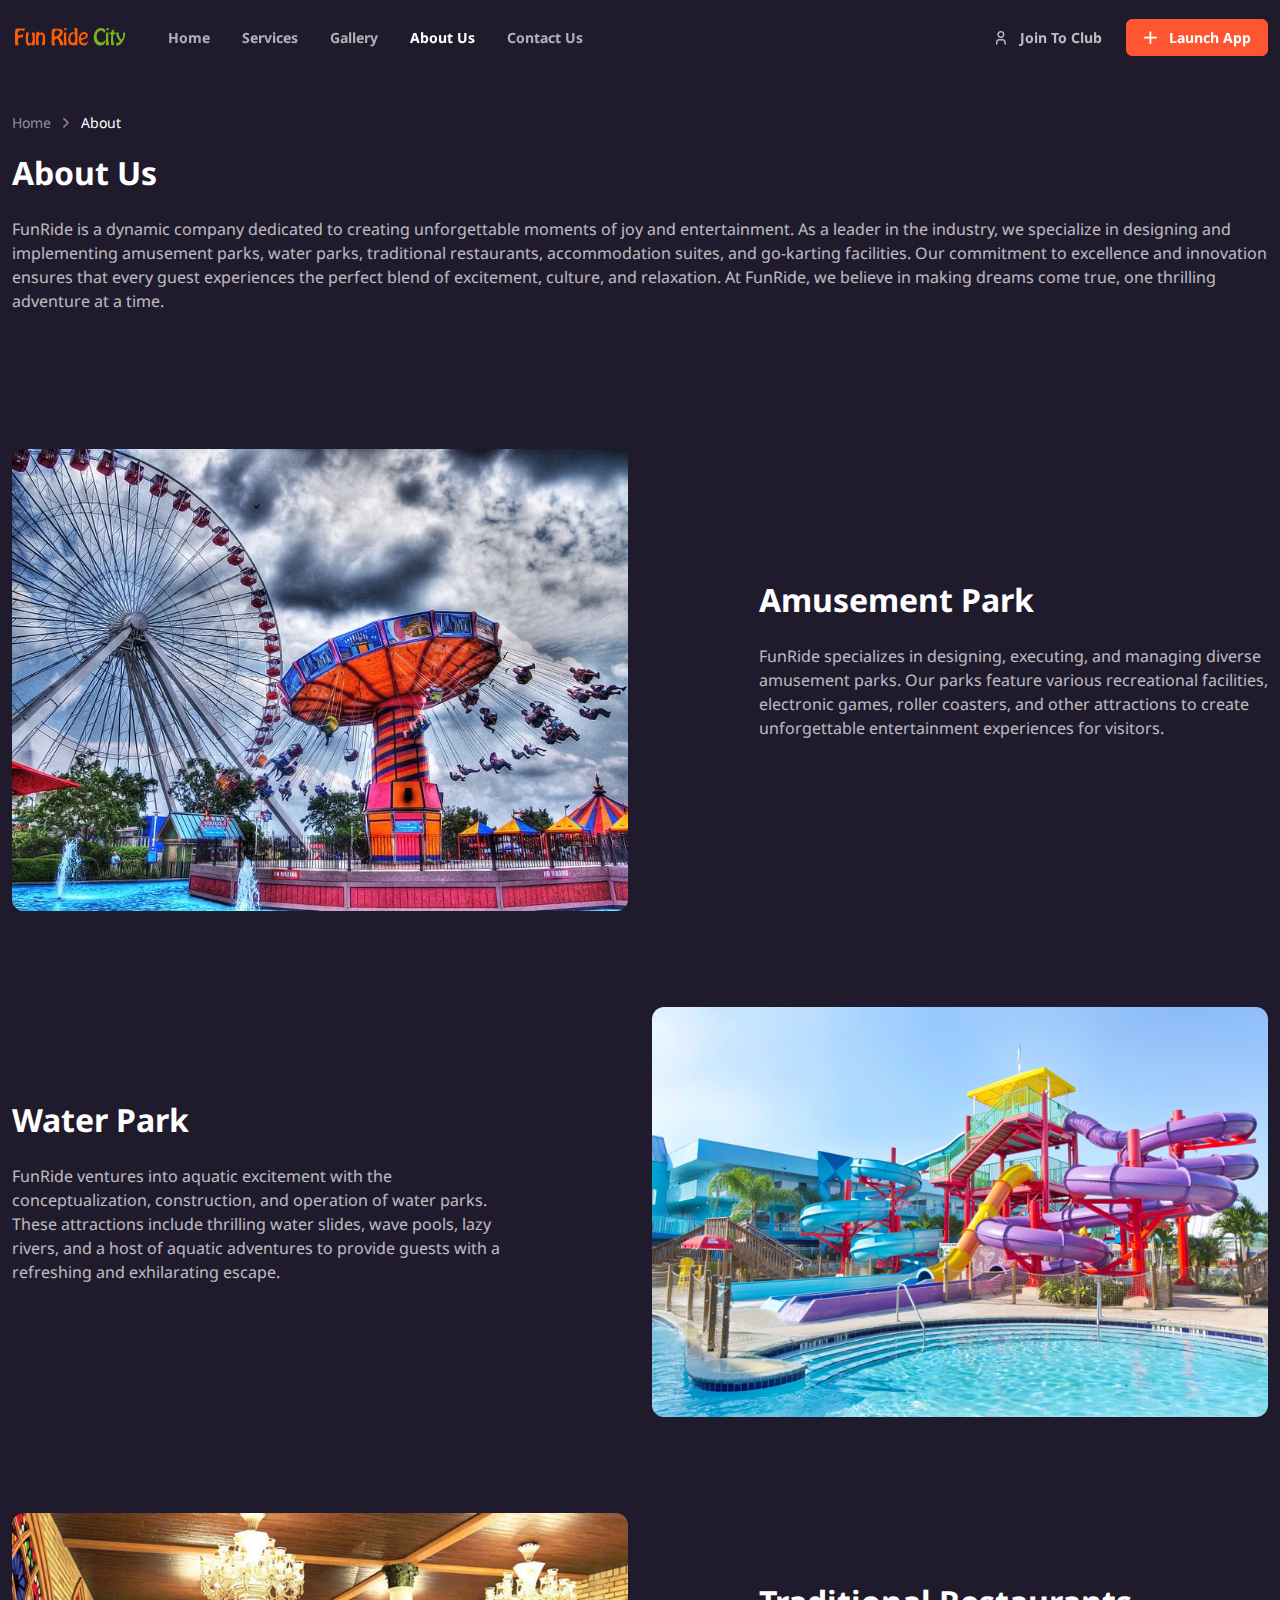
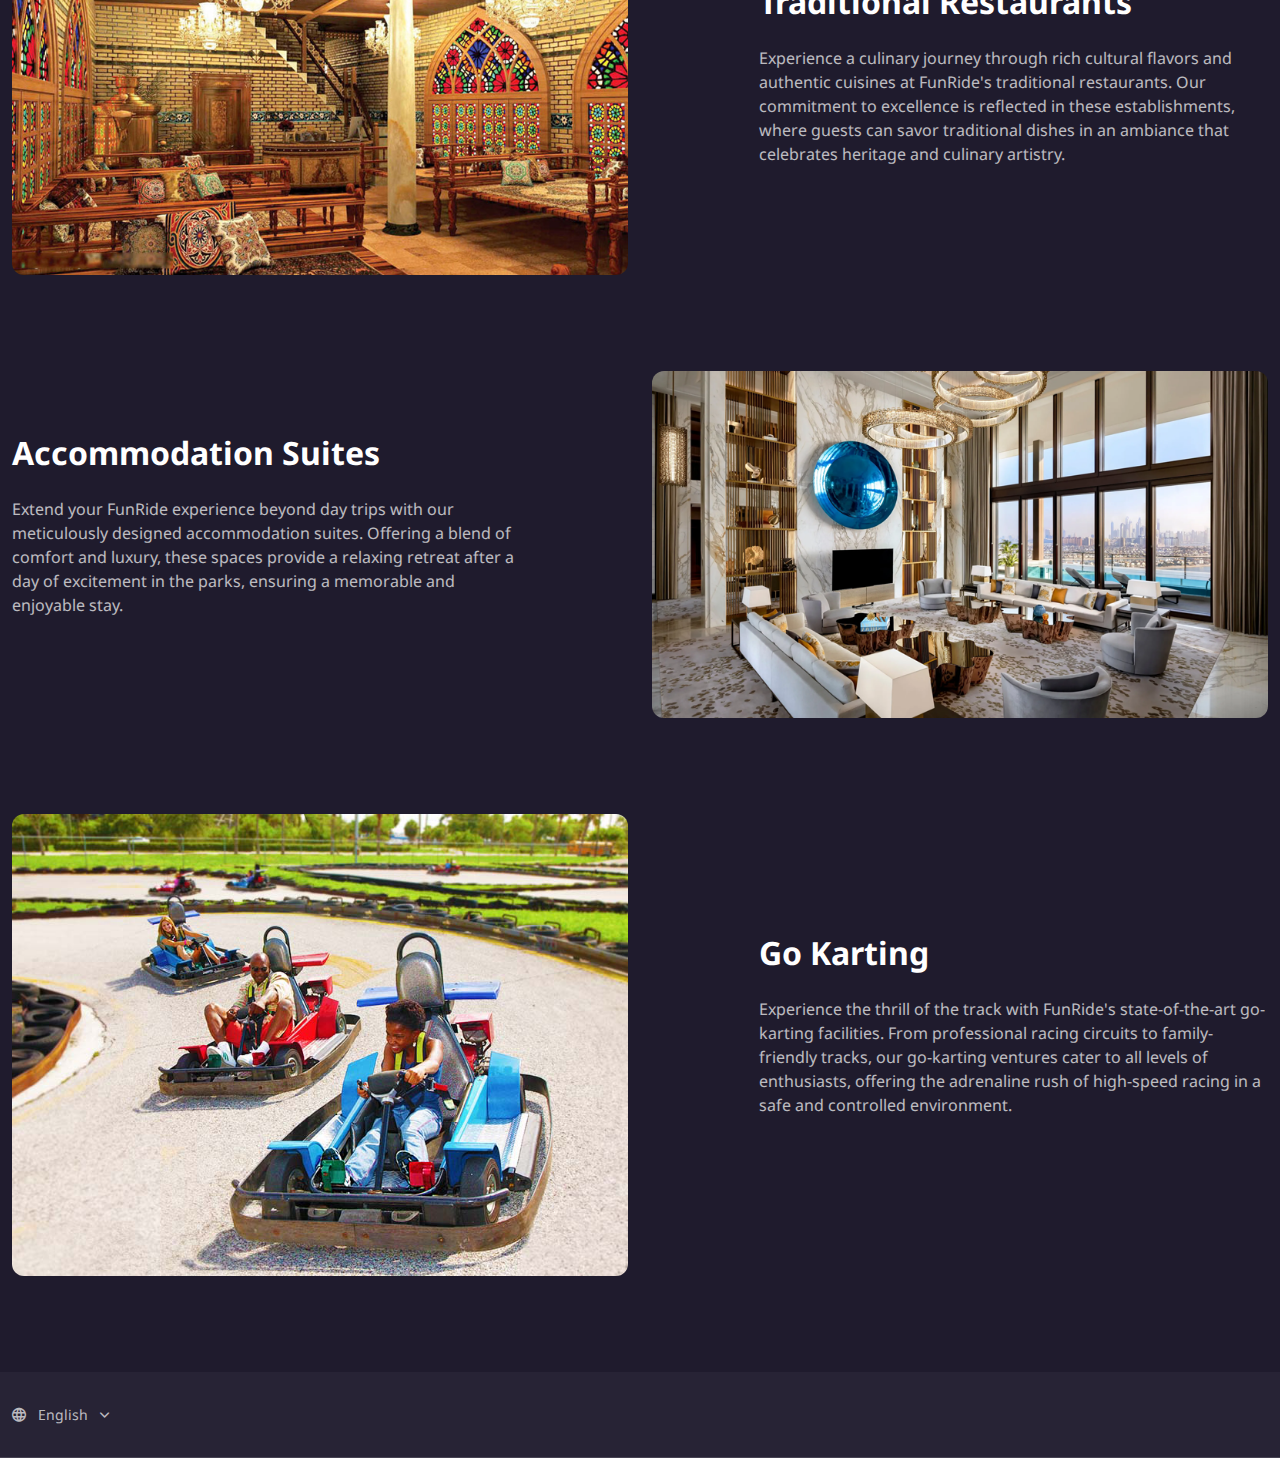
==== commit 7834a093: "Update website" ====
--- a/about.html
+++ b/about.html
@@ -68,11 +68,11 @@
           <div class="collapse navbar-collapse order-lg-2" id="navbarNav">
             <ul class="navbar-nav navbar-nav-scroll" style="max-height: 35rem;">
               <!-- Menu items-->
-              <li class="nav-item active"><a class="nav-link" href="/">Home</a></li>
-              <li class="nav-item active"><a class="nav-link" href="/">Services</a></li>
-              <li class="nav-item active"><a class="nav-link" href="/">Gallery</a></li>
+              <li class="nav-item  "><a class="nav-link" href="/">Home</a></li>
+              <li class="nav-item  "><a class="nav-link" href="/services.html">Services</a></li>
+              <li class="nav-item  "><a class="nav-link" href="/gallery.html">Gallery</a></li>
               <li class="nav-item active"><a class="nav-link" href="/about.html">About Us</a></li>
-              <li class="nav-item active"><a class="nav-link" href="/contact.html">Contact Us</a></li>
+              <li class="nav-item  "><a class="nav-link" href="/contact.html">Contact Us</a></li>
 
               <li class="nav-item d-lg-none"><a class="nav-link" href="#"  ><i class="fi-user me-2"></i>Join To Club</a></li>
             </ul>
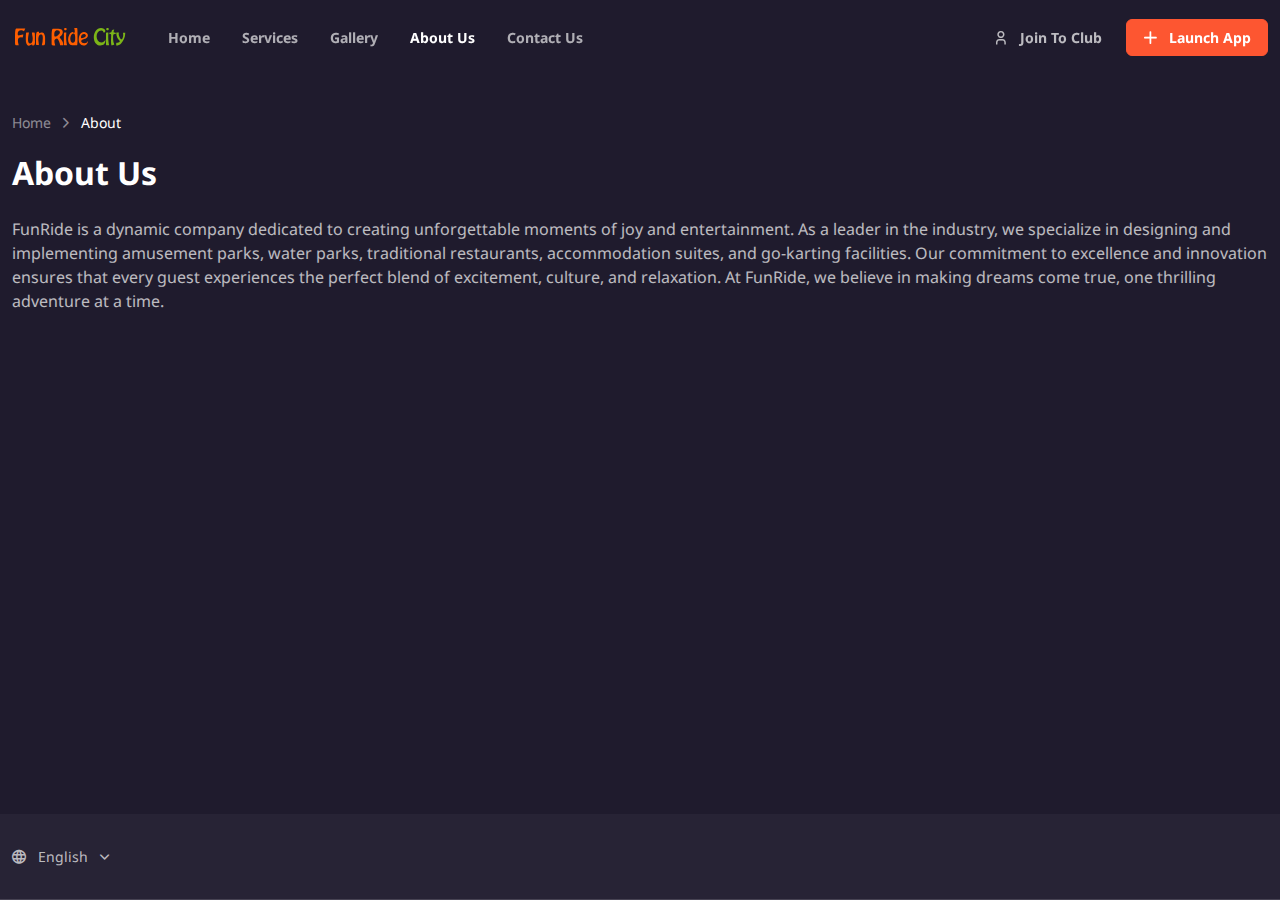
==== commit 71bbaf08: "Update website" ====
--- a/about.html
+++ b/about.html
@@ -109,55 +109,7 @@
 
  
       
-      <section class="container mb-5 pb-lg-5 pb-2 pb-sm-3">
-        <div class="row gy-4 align-items-lg-center">
-          <div class="col-md-6"><img class="rounded-3" src="/img/funride/amusement_park.png" alt="Amusement Park"></div>
-          <div class="col-lg-5 offset-lg-1 col-md-6 text-md-start text-center">
-            <h2 class="mb-md-4 text-light">Amusement Park</h2>
-            <p class="mb-4 pb-md-3 text-light opacity-70">FunRide specializes in designing, executing, and managing diverse amusement parks. Our parks feature various recreational facilities, electronic games, roller coasters, and other attractions to create unforgettable entertainment experiences for visitors.</p>
-          </div>
-        </div>
-      </section>
-      
-      <section class="container mb-5 pb-lg-5 pb-2 pb-sm-3">
-        <div class="row gy-4 align-items-lg-center">
-          <div class="col-lg-5 col-md-6 order-md-1 order-2 text-md-start text-center">
-            <h2 class="mb-md-4 text-light">Water Park</h2>
-            <p class="mb-4 pb-md-3 text-light opacity-70">FunRide ventures into aquatic excitement with the conceptualization, construction, and operation of water parks. These attractions include thrilling water slides, wave pools, lazy rivers, and a host of aquatic adventures to provide guests with a refreshing and exhilarating escape.</p>
-          </div>
-          <div class="col-md-6 offset-lg-1 order-md-2 order-1"><img class="rounded-3" src="img/funride/water_park.png" alt="Water Park"></div>
-        </div>
-      </section>
-      
-      <section class="container mb-5 pb-lg-5 pb-2 pb-sm-3">
-        <div class="row gy-4 align-items-lg-center">
-          <div class="col-md-6"><img class="rounded-3" src="img/funride/traditional_restaurants.png" alt="Traditional Restaurants"></div>
-          <div class="col-lg-5 offset-lg-1 col-md-6 text-md-start text-center">
-            <h2 class="mb-md-4 text-light">Traditional Restaurants</h2>
-            <p class="mb-4 pb-md-3 text-light opacity-70">Experience a culinary journey through rich cultural flavors and authentic cuisines at FunRide's traditional restaurants. Our commitment to excellence is reflected in these establishments, where guests can savor traditional dishes in an ambiance that celebrates heritage and culinary artistry.</p>
-          </div>
-        </div>
-      </section>
-      
-      <section class="container mb-5 pb-lg-5 pb-2 pb-sm-3">
-        <div class="row gy-4 align-items-lg-center">
-          <div class="col-lg-5 col-md-6 order-md-1 order-2 text-md-start text-center">
-            <h2 class="mb-md-4 text-light">Accommodation Suites</h2>
-            <p class="mb-4 pb-md-3 text-light opacity-70">Extend your FunRide experience beyond day trips with our meticulously designed accommodation suites. Offering a blend of comfort and luxury, these spaces provide a relaxing retreat after a day of excitement in the parks, ensuring a memorable and enjoyable stay.</p>
-          </div>
-          <div class="col-md-6 offset-lg-1 order-md-2 order-1"><img class="rounded-3" src="img/funride/accommodation_suites.png" alt="Accommodation Suites"></div>
-        </div>
-      </section>
-      
-      <section class="container mb-5 pb-lg-5 pb-2 pb-sm-3">
-        <div class="row gy-4 align-items-lg-center">
-          <div class="col-md-6"><img class="rounded-3" src="img/funride/go_karting.png" alt="Go Karting"></div>
-          <div class="col-lg-5 offset-lg-1 col-md-6 text-md-start text-center">
-            <h2 class="mb-md-4 text-light">Go Karting</h2>
-            <p class="mb-4 pb-md-3 text-light opacity-70">Experience the thrill of the track with FunRide's state-of-the-art go-karting facilities. From professional racing circuits to family-friendly tracks, our go-karting ventures cater to all levels of enthusiasts, offering the adrenaline rush of high-speed racing in a safe and controlled environment.</p>
-          </div>
-        </div>
-      </section>
+
       
 
     </main>
